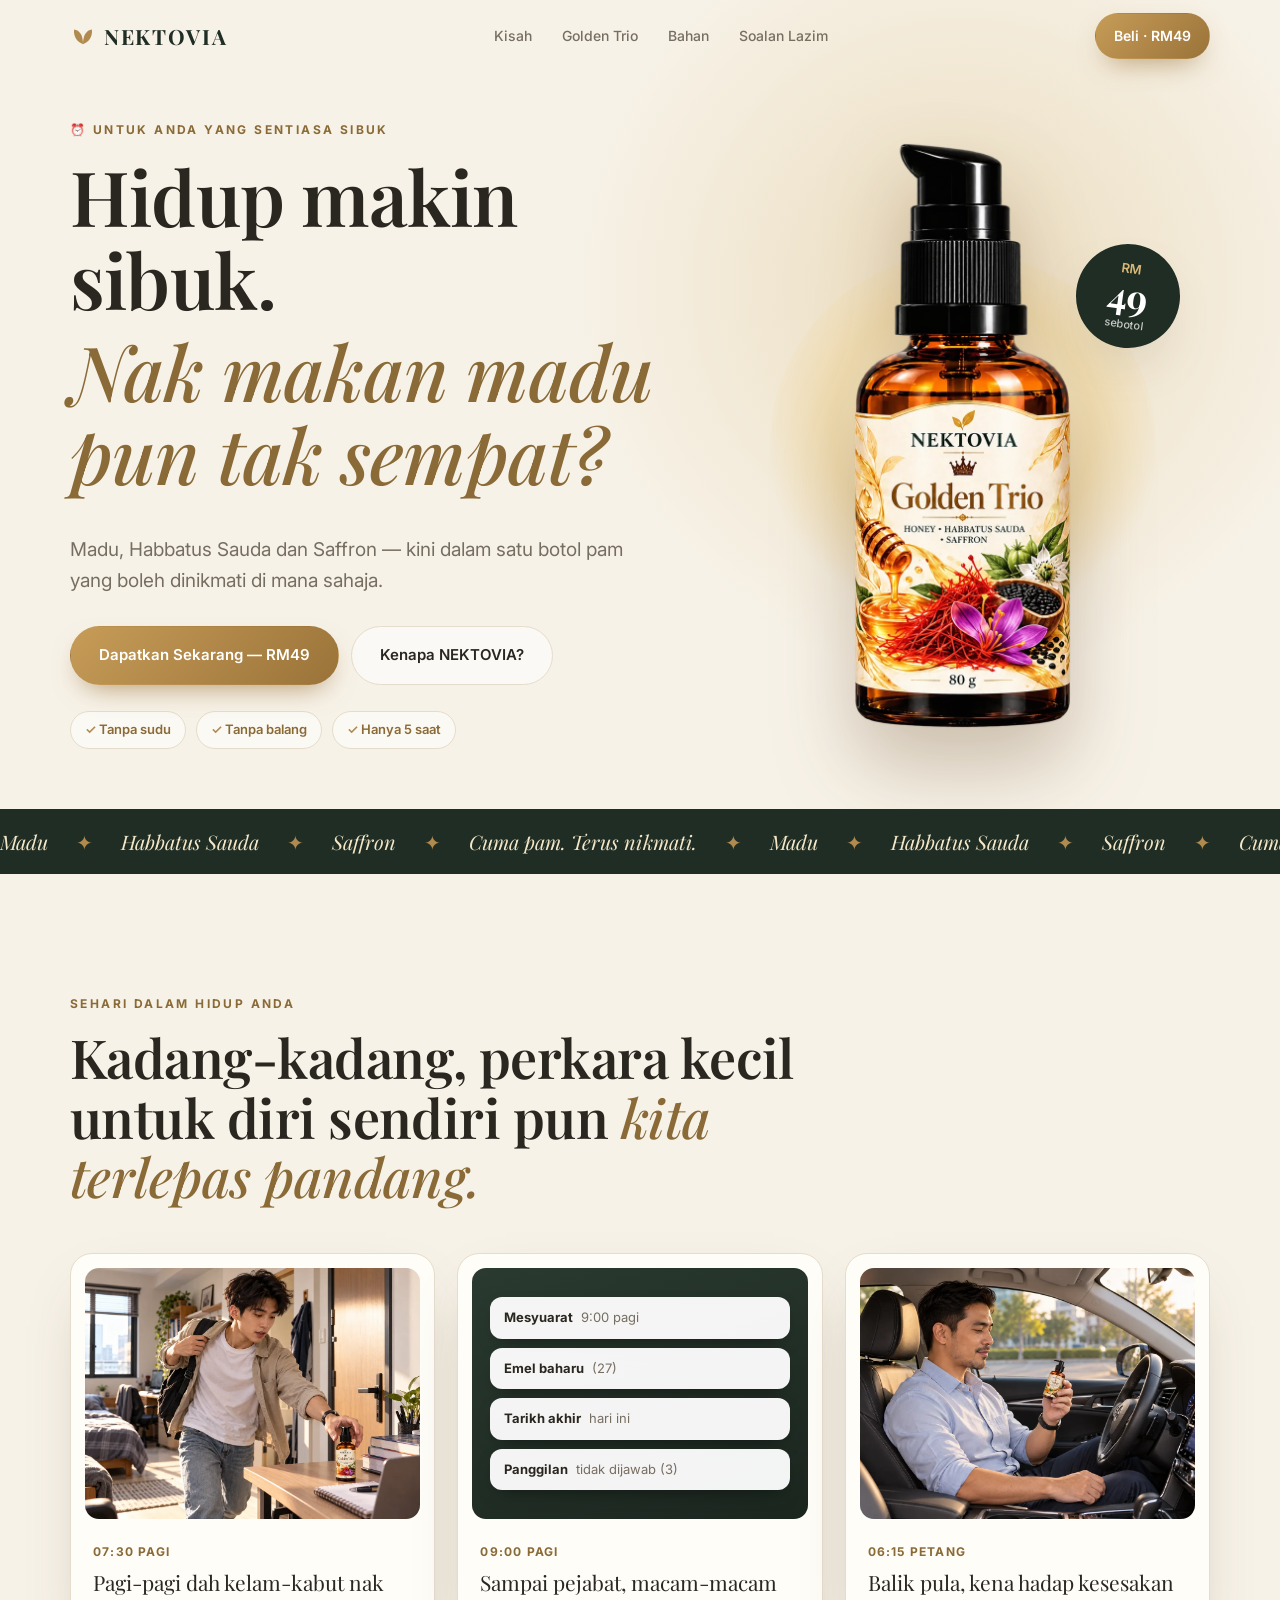
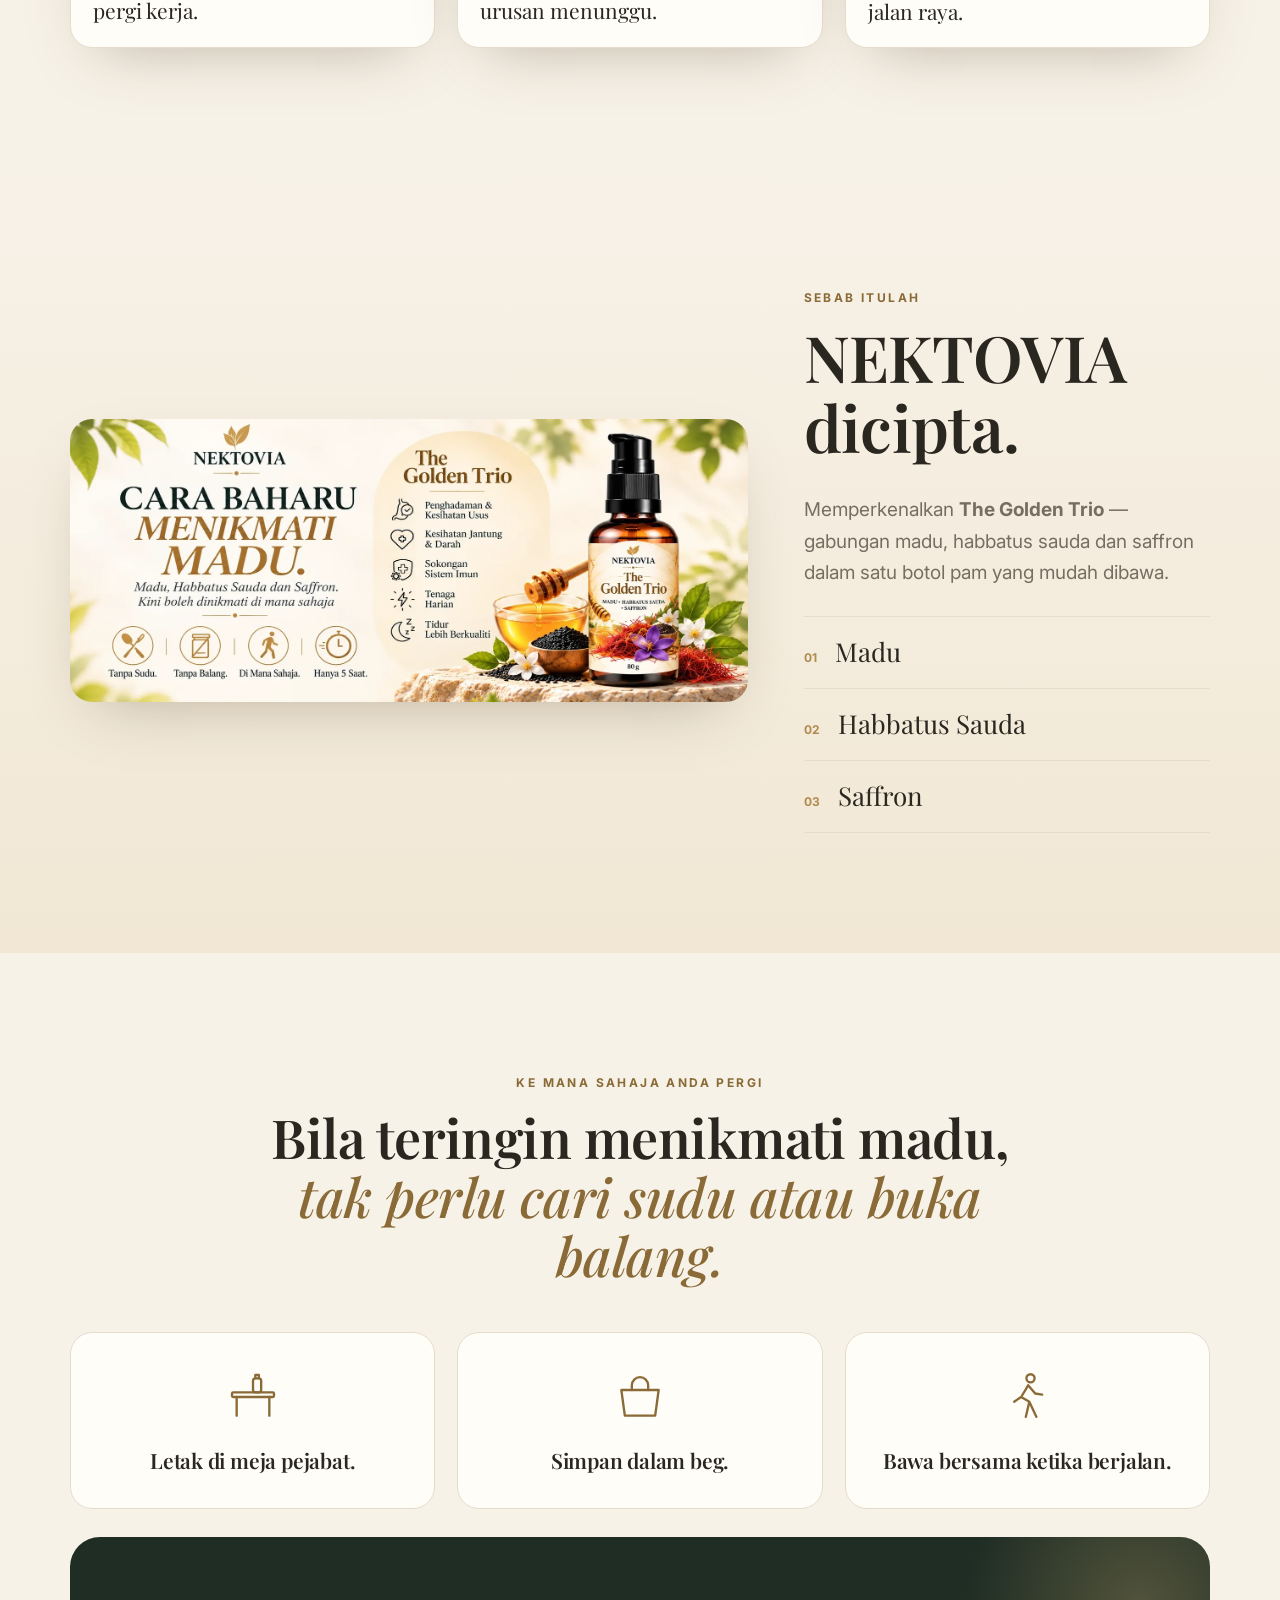
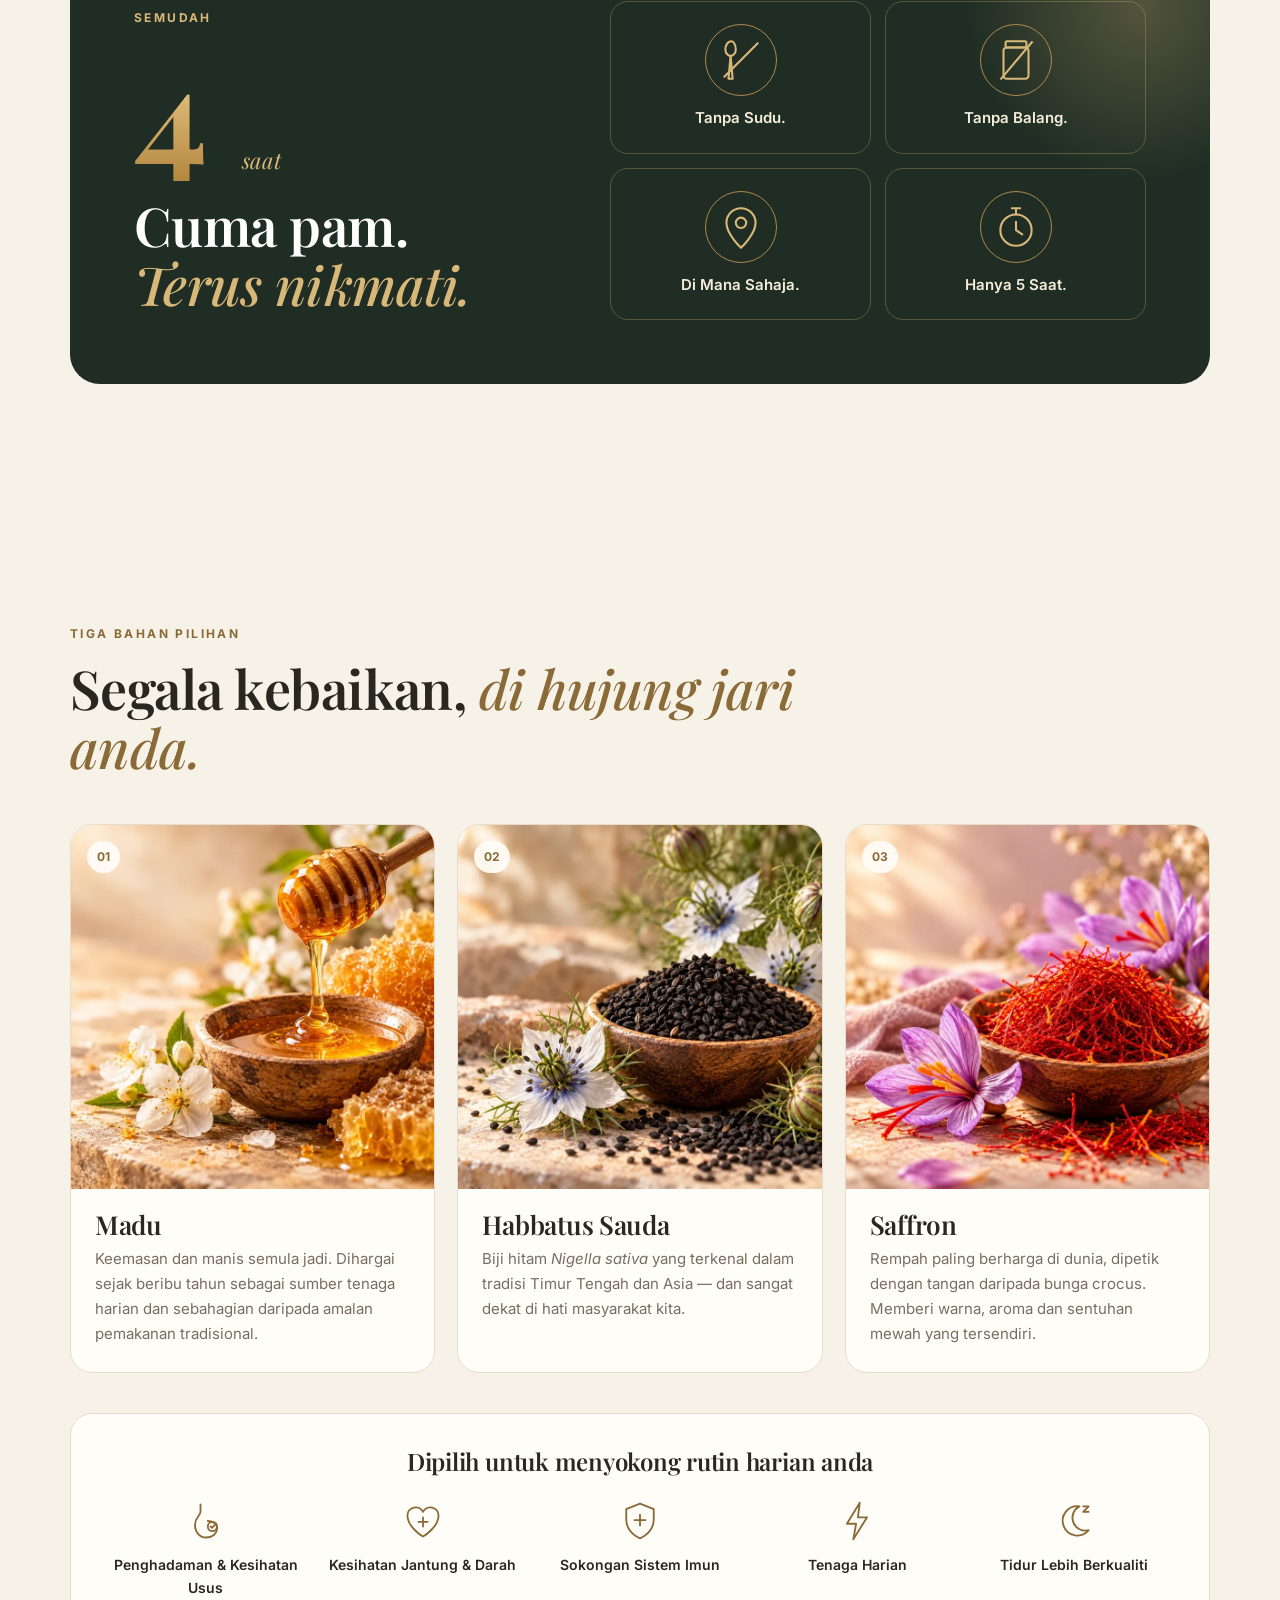
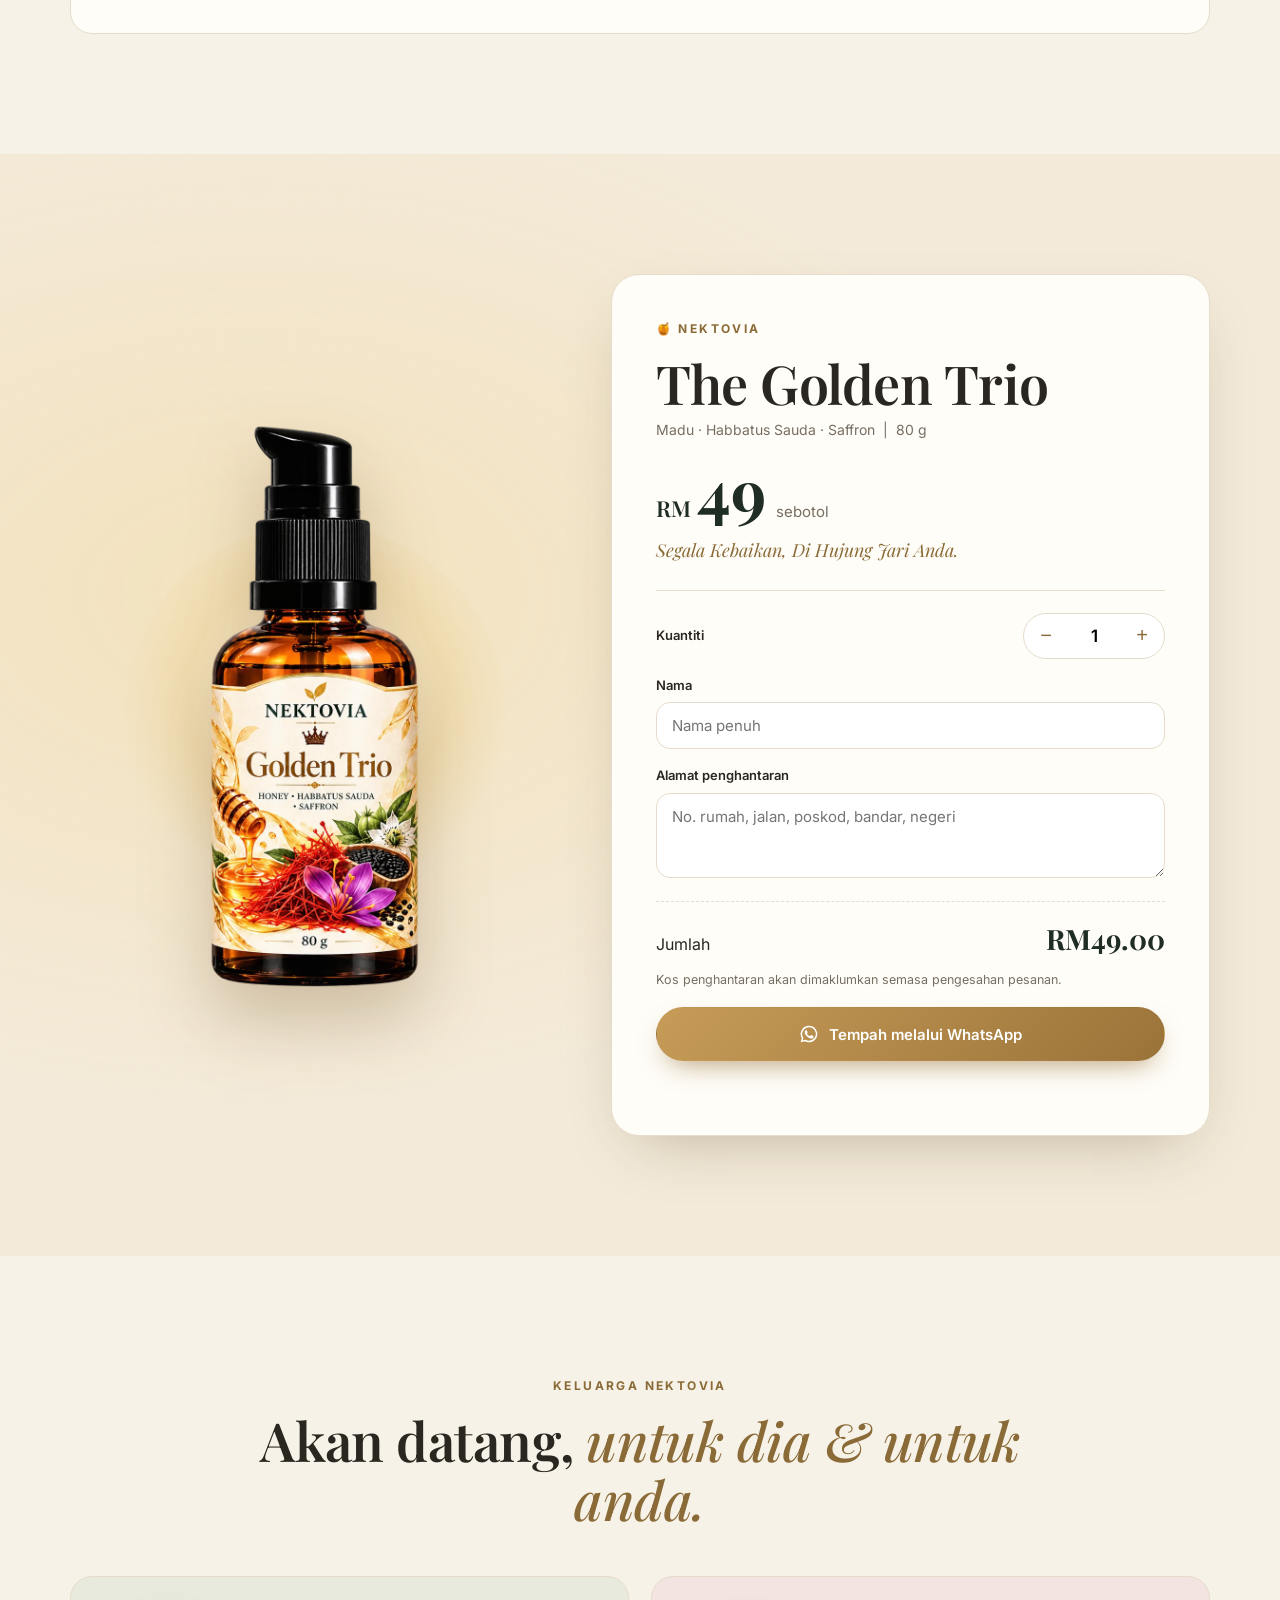
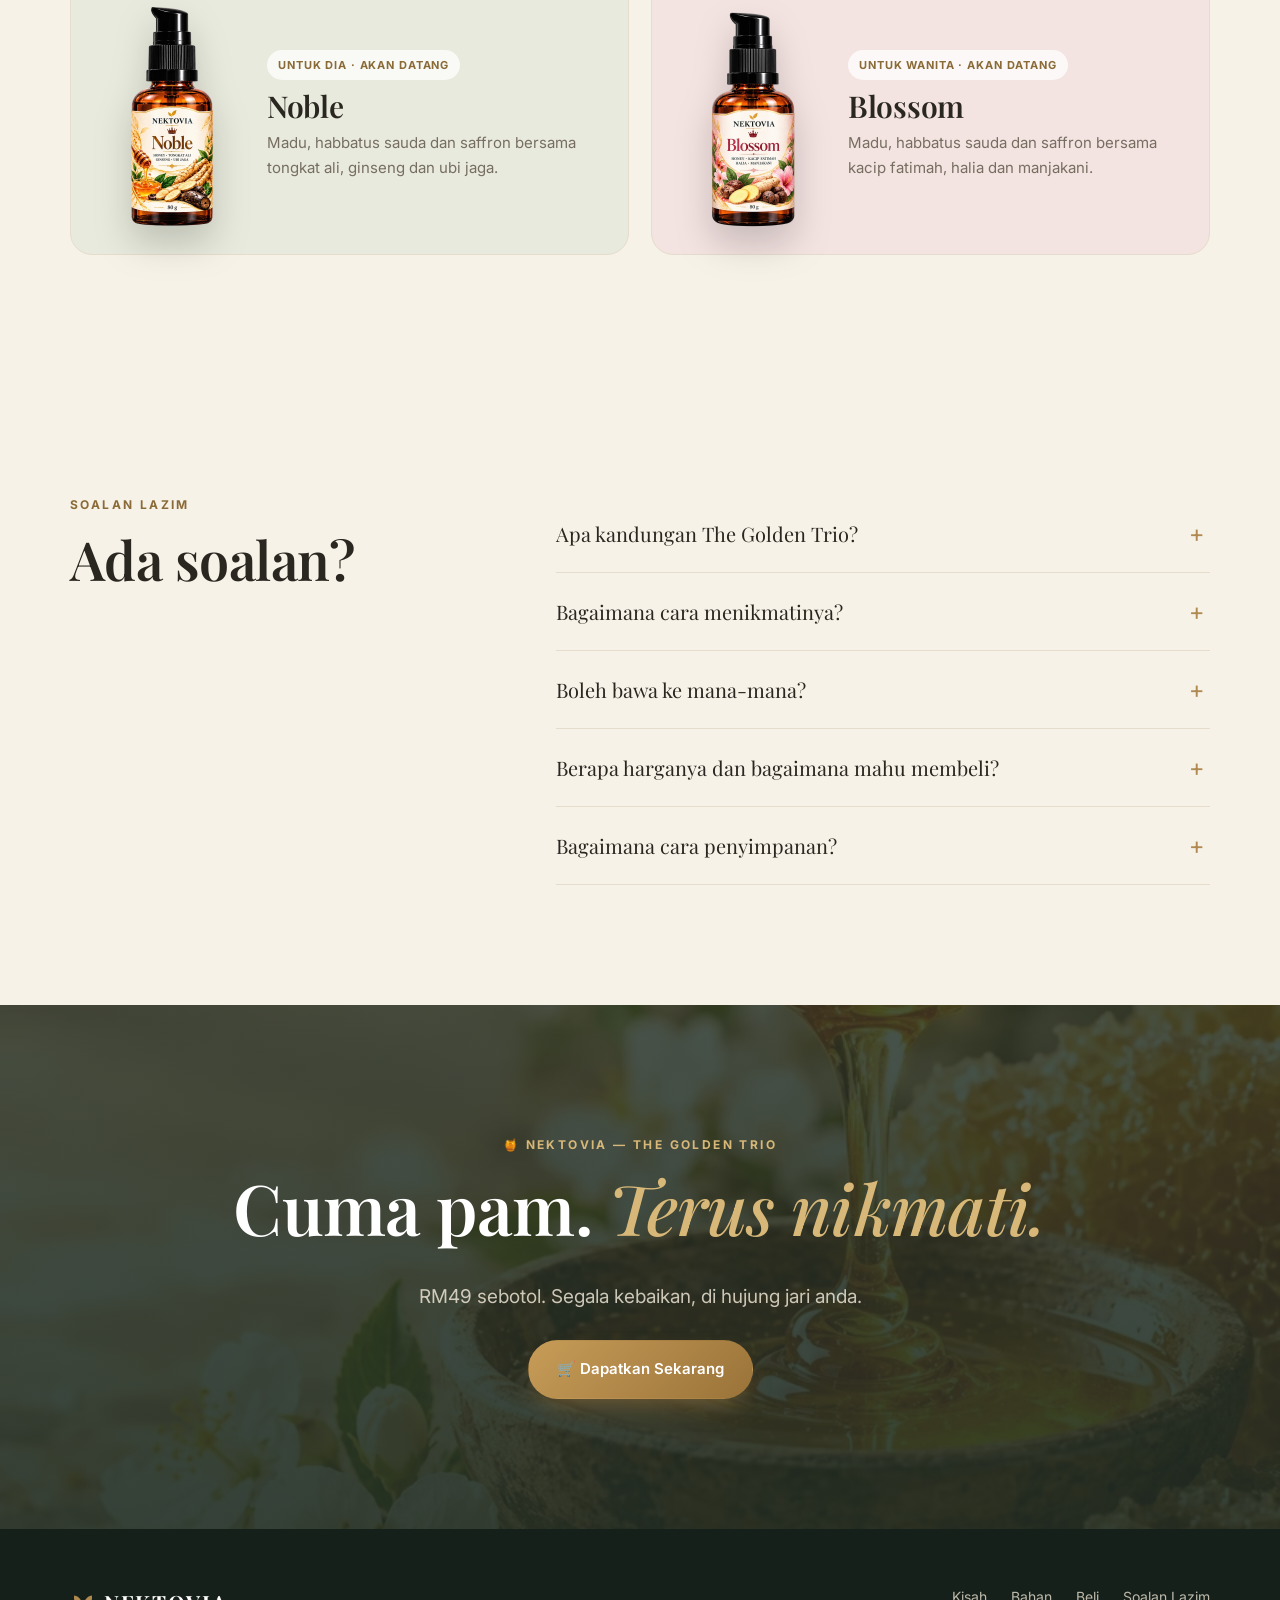
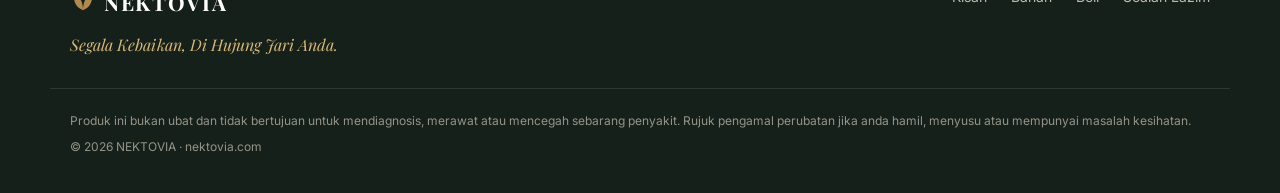
==== index.html @ 2c691200 "Add nektovia.com landing page for The Golden Trio Co-Authored-By: Claude Opus 5.5 <noreply@anthropic" ====
<!doctype html>
<html lang="ms" class="no-js">
<head>
<meta charset="utf-8">
<meta name="viewport" content="width=device-width,initial-scale=1">
<title>NEKTOVIA — The Golden Trio | Madu, Habbatus Sauda &amp; Saffron dalam Botol Pam</title>
<meta name="description" content="The Golden Trio oleh NEKTOVIA: gabungan madu, habbatus sauda dan saffron dalam satu botol pam mudah dibawa. Tanpa sudu, tanpa balang. Cuma pam, terus nikmati. RM49 sebotol.">
<meta name="theme-color" content="#f7f2e8">
<link rel="canonical" href="https://nektovia.com/">
<meta property="og:type" content="website">
<meta property="og:url" content="https://nektovia.com/">
<meta property="og:title" content="NEKTOVIA — The Golden Trio">
<meta property="og:description" content="Madu, habbatus sauda dan saffron dalam satu botol pam. Cuma pam. Terus nikmati. RM49 sebotol.">
<meta property="og:image" content="https://nektovia.com/assets/img/og.jpg">
<meta property="og:locale" content="ms_MY">
<meta name="twitter:card" content="summary_large_image">
<link rel="icon" href="assets/favicon.svg" type="image/svg+xml">
<link rel="apple-touch-icon" href="assets/img/apple-touch-icon.png">
<link rel="preconnect" href="https://fonts.googleapis.com">
<link rel="preconnect" href="https://fonts.gstatic.com" crossorigin>
<link href="https://fonts.googleapis.com/css2?family=Playfair+Display:ital,wght@0,500;0,600;0,700;1,500;1,600&family=Inter:wght@400;500;600;700&display=swap" rel="stylesheet">
<link rel="preload" as="image" href="assets/img/golden-trio.webp">
<link rel="stylesheet" href="assets/css/style.css">
<script type="application/ld+json">
{
  "@context": "https://schema.org",
  "@type": "Product",
  "name": "NEKTOVIA The Golden Trio",
  "image": "https://nektovia.com/assets/img/golden-trio.webp",
  "description": "Gabungan madu, habbatus sauda dan saffron dalam satu botol pam mudah dibawa. 80 g.",
  "brand": {"@type": "Brand", "name": "NEKTOVIA"},
  "offers": {"@type": "Offer", "url": "https://nektovia.com/#beli", "priceCurrency": "MYR", "price": "49.00", "availability": "https://schema.org/InStock"}
}
</script>
</head>
<body>

<a class="skip" href="#utama">Langkau ke kandungan</a>

<header class="nav" id="nav">
  <div class="wrap nav-in">
    <a href="#" class="logo" aria-label="NEKTOVIA laman utama">
      <svg class="logo-leaf" viewBox="0 0 32 24" aria-hidden="true"><path d="M16 22C10 20 4 14 5 4c7 1 11 7 11 18Z"/><path d="M16 22c6-2 12-8 11-18-7 1-11 7-11 18Z"/></svg>
      NEKTOVIA
    </a>
    <nav class="nav-links" aria-label="Navigasi utama">
      <a href="#kisah">Kisah</a>
      <a href="#golden-trio">Golden Trio</a>
      <a href="#bahan">Bahan</a>
      <a href="#soalan">Soalan Lazim</a>
    </nav>
    <a href="#beli" class="btn btn-gold btn-sm">Beli · RM49</a>
  </div>
</header>

<main id="utama">

<!-- HERO -->
<section class="hero">
  <div class="hero-glow" aria-hidden="true"></div>
  <div class="wrap hero-grid">
    <div class="hero-copy">
      <p class="eyebrow reveal">⏰ Untuk anda yang sentiasa sibuk</p>
      <h1 class="reveal">Hidup makin sibuk.<br><em>Nak makan madu pun tak sempat?</em></h1>
      <p class="lead reveal">Madu, Habbatus Sauda dan Saffron — kini dalam satu botol pam yang boleh dinikmati di mana sahaja.</p>
      <div class="hero-cta reveal">
        <a href="#beli" class="btn btn-gold">Dapatkan Sekarang — RM49</a>
        <a href="#kisah" class="btn btn-ghost">Kenapa NEKTOVIA?</a>
      </div>
      <ul class="hero-pills reveal" aria-label="Kelebihan">
        <li>Tanpa sudu</li><li>Tanpa balang</li><li>Hanya 5 saat</li>
      </ul>
    </div>
    <div class="hero-visual">
      <div class="halo" aria-hidden="true"></div>
      <img src="assets/img/golden-trio.webp" width="800" height="1200" alt="Botol pam NEKTOVIA The Golden Trio 80 g" class="hero-bottle">
      <div class="price-tag" aria-hidden="true"><span>RM</span>49<small>sebotol</small></div>
    </div>
  </div>
</section>

<!-- MARQUEE -->
<div class="marquee" aria-hidden="true">
  <div class="marquee-track">
    <span>Madu</span><i>✦</i><span>Habbatus Sauda</span><i>✦</i><span>Saffron</span><i>✦</i><span>Cuma pam. Terus nikmati.</span><i>✦</i>
    <span>Madu</span><i>✦</i><span>Habbatus Sauda</span><i>✦</i><span>Saffron</span><i>✦</i><span>Cuma pam. Terus nikmati.</span><i>✦</i>
  </div>
</div>

<!-- STORY -->
<section class="section" id="kisah">
  <div class="wrap">
    <div class="section-head reveal">
      <p class="eyebrow">Sehari dalam hidup anda</p>
      <h2>Kadang-kadang, perkara kecil untuk diri sendiri pun <em>kita terlepas pandang.</em></h2>
    </div>
    <div class="day">
      <article class="day-card reveal">
        <div class="day-img"><img src="assets/img/pagi.webp" width="1100" height="825" alt="Lelaki tergesa-gesa keluar rumah pada waktu pagi sambil mencapai botol Golden Trio" loading="lazy"></div>
        <span class="day-time">07:30 pagi</span>
        <p>Pagi-pagi dah kelam-kabut nak pergi kerja.</p>
      </article>
      <article class="day-card day-card--text reveal">
        <div class="day-office" aria-hidden="true">
          <div class="notif"><b>Mesyuarat</b> 9:00 pagi</div>
          <div class="notif"><b>Emel baharu</b> (27)</div>
          <div class="notif"><b>Tarikh akhir</b> hari ini</div>
          <div class="notif"><b>Panggilan</b> tidak dijawab (3)</div>
        </div>
        <span class="day-time">09:00 pagi</span>
        <p>Sampai pejabat, macam-macam urusan menunggu.</p>
      </article>
      <article class="day-card reveal">
        <div class="day-img"><img src="assets/img/jalan.webp" width="1100" height="825" alt="Lelaki dalam kereta ketika kesesakan jalan raya memegang botol Golden Trio" loading="lazy"></div>
        <span class="day-time">06:15 petang</span>
        <p>Balik pula, kena hadap kesesakan jalan raya.</p>
      </article>
    </div>
  </div>
</section>

<!-- INTRO -->
<section class="section intro" id="golden-trio">
  <div class="wrap intro-grid">
    <div class="intro-visual reveal">
      <img src="assets/img/banner.webp" width="1600" height="669" alt="Poster NEKTOVIA The Golden Trio — Cara baharu menikmati madu" loading="lazy">
    </div>
    <div class="intro-copy reveal">
      <p class="eyebrow">Sebab itulah</p>
      <h2>NEKTOVIA dicipta.</h2>
      <p class="lead">Memperkenalkan <strong>The Golden Trio</strong> — gabungan madu, habbatus sauda dan saffron dalam satu botol pam yang mudah dibawa.</p>
      <ol class="trio-list">
        <li><span>01</span>Madu</li>
        <li><span>02</span>Habbatus Sauda</li>
        <li><span>03</span>Saffron</li>
      </ol>
    </div>
  </div>
</section>

<!-- HOW -->
<section class="section how">
  <div class="wrap">
    <div class="section-head center reveal">
      <p class="eyebrow">Ke mana sahaja anda pergi</p>
      <h2>Bila teringin menikmati madu,<br><em>tak perlu cari sudu atau buka balang.</em></h2>
    </div>
    <div class="places">
      <div class="place reveal">
        <svg viewBox="0 0 48 48" aria-hidden="true"><rect x="6" y="20" width="36" height="4" rx="1"/><path d="M10 24v16M38 24v16"/><rect x="24" y="8" width="7" height="12" rx="2"/><path d="M26 8V5h3v3"/></svg>
        <h3>Letak di meja pejabat.</h3>
      </div>
      <div class="place reveal">
        <svg viewBox="0 0 48 48" aria-hidden="true"><path d="M8 18h32l-3 22H11z"/><path d="M17 18v-4a7 7 0 0 1 14 0v4"/></svg>
        <h3>Simpan dalam beg.</h3>
      </div>
      <div class="place reveal">
        <svg viewBox="0 0 48 48" aria-hidden="true"><circle cx="27" cy="8" r="3.5"/><path d="M25 14l-6 10 7 4-3 13M25 14l6 7 6 1M19 24l-6 4M26 28l6 13"/></svg>
        <h3>Bawa bersama ketika berjalan.</h3>
      </div>
    </div>

    <div class="pump reveal">
      <div class="pump-copy">
        <p class="eyebrow">Semudah</p>
        <div class="count"><span id="count">5</span><small>saat</small></div>
        <h2>Cuma pam.<br><em>Terus nikmati.</em></h2>
      </div>
      <ul class="pump-feats">
        <li><svg viewBox="0 0 48 48" aria-hidden="true"><path d="M15 6c-4 0-6 4-6 8s3 6 5 6l-2 22h4l-2-22c2 0 5-2 5-6s-2-8-4-8Z"/><path d="M8 40 40 8"/></svg>Tanpa Sudu.</li>
        <li><svg viewBox="0 0 48 48" aria-hidden="true"><rect x="12" y="12" width="24" height="30" rx="3"/><rect x="14" y="6" width="20" height="6" rx="1.5"/><path d="M8 44 40 6"/></svg>Tanpa Balang.</li>
        <li><svg viewBox="0 0 48 48" aria-hidden="true"><path d="M24 44s14-13 14-24a14 14 0 0 0-28 0c0 11 14 24 14 24Z"/><circle cx="24" cy="20" r="5"/></svg>Di Mana Sahaja.</li>
        <li><svg viewBox="0 0 48 48" aria-hidden="true"><circle cx="24" cy="27" r="15"/><path d="M24 27v-8M24 27l6 4M20 6h8M24 6v6"/></svg>Hanya 5 Saat.</li>
      </ul>
    </div>
  </div>
</section>

<!-- INGREDIENTS -->
<section class="section" id="bahan">
  <div class="wrap">
    <div class="section-head reveal">
      <p class="eyebrow">Tiga bahan pilihan</p>
      <h2>Segala kebaikan, <em>di hujung jari anda.</em></h2>
    </div>
    <div class="ingr">
      <article class="ingr-card reveal">
        <div class="ingr-img"><img src="assets/img/madu.webp" width="800" height="800" alt="Madu dititiskan dari sudu madu ke dalam mangkuk kayu" loading="lazy"></div>
        <span class="ingr-no">01</span>
        <h3>Madu</h3>
        <p>Keemasan dan manis semula jadi. Dihargai sejak beribu tahun sebagai sumber tenaga harian dan sebahagian daripada amalan pemakanan tradisional.</p>
      </article>
      <article class="ingr-card reveal">
        <div class="ingr-img"><img src="assets/img/habbatus-sauda.webp" width="800" height="800" alt="Biji habbatus sauda dalam mangkuk kayu bersama bunga nigella" loading="lazy"></div>
        <span class="ingr-no">02</span>
        <h3>Habbatus Sauda</h3>
        <p>Biji hitam <i>Nigella sativa</i> yang terkenal dalam tradisi Timur Tengah dan Asia — dan sangat dekat di hati masyarakat kita.</p>
      </article>
      <article class="ingr-card reveal">
        <div class="ingr-img"><img src="assets/img/saffron.webp" width="800" height="800" alt="Helaian saffron merah dalam mangkuk kayu bersama bunga crocus ungu" loading="lazy"></div>
        <span class="ingr-no">03</span>
        <h3>Saffron</h3>
        <p>Rempah paling berharga di dunia, dipetik dengan tangan daripada bunga crocus. Memberi warna, aroma dan sentuhan mewah yang tersendiri.</p>
      </article>
    </div>

    <div class="benefits reveal">
      <h3 class="benefits-title">Dipilih untuk menyokong rutin harian anda</h3>
      <ul>
        <li><svg viewBox="0 0 48 48" aria-hidden="true"><path d="M18 6v8c0 4-6 6-6 14s5 14 12 14 12-4 12-10-6-8-10-8"/><circle cx="31" cy="30" r="5"/><path d="m29 30 1.5 1.5L33 29"/></svg>Penghadaman &amp; Kesihatan Usus</li>
        <li><svg viewBox="0 0 48 48" aria-hidden="true"><path d="M24 41S7 31 7 18a9 9 0 0 1 17-4 9 9 0 0 1 17 4c0 13-17 23-17 23Z"/><path d="M24 20v10M19 25h10"/></svg>Kesihatan Jantung &amp; Darah</li>
        <li><svg viewBox="0 0 48 48" aria-hidden="true"><path d="M24 5 9 11v11c0 10 7 17 15 21 8-4 15-11 15-21V11Z"/><path d="M24 17v12M18 23h12"/></svg>Sokongan Sistem Imun</li>
        <li><svg viewBox="0 0 48 48" aria-hidden="true"><path d="M27 4 13 27h10l-3 17 15-24H25Z"/></svg>Tenaga Harian</li>
        <li><svg viewBox="0 0 48 48" aria-hidden="true"><path d="M30 8a16 16 0 1 0 10 26A14 14 0 0 1 30 8Z"/><path d="M34 8h6l-6 6h6"/></svg>Tidur Lebih Berkualiti</li>
      </ul>
    </div>
  </div>
</section>

<!-- BUY -->
<section class="section buy" id="beli">
  <div class="wrap buy-grid">
    <div class="buy-visual reveal">
      <div class="halo" aria-hidden="true"></div>
      <img src="assets/img/golden-trio.webp" width="800" height="1200" alt="NEKTOVIA The Golden Trio 80 g" loading="lazy">
    </div>
    <div class="buy-card reveal">
      <p class="eyebrow">🍯 NEKTOVIA</p>
      <h2>The Golden Trio</h2>
      <p class="buy-sub">Madu · Habbatus Sauda · Saffron &nbsp;|&nbsp; 80 g</p>
      <div class="buy-price"><span class="cur">RM</span><span class="amt">49</span><span class="per">sebotol</span></div>
      <p class="tagline"><em>Segala Kebaikan, Di Hujung Jari Anda.</em></p>

      <form class="order" id="order" novalidate>
        <div class="qty-row">
          <label for="qty">Kuantiti</label>
          <div class="qty">
            <button type="button" data-step="-1" aria-label="Kurangkan kuantiti">−</button>
            <input id="qty" name="qty" type="number" min="1" max="99" value="1" inputmode="numeric">
            <button type="button" data-step="1" aria-label="Tambah kuantiti">+</button>
          </div>
        </div>
        <div class="field">
          <label for="nama">Nama</label>
          <input id="nama" name="nama" type="text" autocomplete="name" placeholder="Nama penuh" required>
        </div>
        <div class="field">
          <label for="alamat">Alamat penghantaran</label>
          <textarea id="alamat" name="alamat" rows="3" autocomplete="street-address" placeholder="No. rumah, jalan, poskod, bandar, negeri" required></textarea>
        </div>
        <div class="total"><span>Jumlah</span><strong id="total">RM49.00</strong></div>
        <p class="note">Kos penghantaran akan dimaklumkan semasa pengesahan pesanan.</p>
        <button type="submit" class="btn btn-gold btn-block">
          <svg viewBox="0 0 24 24" aria-hidden="true" class="wa"><path d="M12 2a10 10 0 0 0-8.6 15.1L2 22l5-1.3A10 10 0 1 0 12 2Zm0 18.2a8.2 8.2 0 0 1-4.2-1.2l-.3-.2-3 .8.8-2.9-.2-.3A8.2 8.2 0 1 1 12 20.2Zm4.5-6.1c-.2-.1-1.5-.7-1.7-.8s-.4-.1-.6.1-.7.8-.8 1-.3.2-.5.1a6.7 6.7 0 0 1-3.3-2.9c-.3-.4.3-.4.7-1.4a.5.5 0 0 0 0-.4l-.8-1.8c-.2-.5-.4-.4-.6-.4h-.5a1 1 0 0 0-.7.3 3 3 0 0 0-.9 2.2 5.2 5.2 0 0 0 1.1 2.7 11.8 11.8 0 0 0 4.5 4c1.7.7 2.3.8 3.2.6a2.7 2.7 0 0 0 1.8-1.2 2.2 2.2 0 0 0 .1-1.3c0-.1-.2-.2-.4-.3Z"/></svg>
          Tempah melalui WhatsApp
        </button>
        <p class="err" id="err" role="alert"></p>
      </form>
    </div>
  </div>
</section>

<!-- COLLECTION -->
<section class="section collection">
  <div class="wrap">
    <div class="section-head center reveal">
      <p class="eyebrow">Keluarga NEKTOVIA</p>
      <h2>Akan datang, <em>untuk dia &amp; untuk anda.</em></h2>
    </div>
    <div class="coll">
      <article class="coll-card coll-card--sage reveal">
        <img src="assets/img/noble.webp" width="600" height="900" alt="Botol NEKTOVIA Noble" loading="lazy">
        <div>
          <span class="badge">Untuk Dia · Akan Datang</span>
          <h3>Noble</h3>
          <p>Madu, habbatus sauda dan saffron bersama tongkat ali, ginseng dan ubi jaga.</p>
        </div>
      </article>
      <article class="coll-card coll-card--rose reveal">
        <img src="assets/img/blossom.webp" width="600" height="900" alt="Botol NEKTOVIA Blossom" loading="lazy">
        <div>
          <span class="badge">Untuk Wanita · Akan Datang</span>
          <h3>Blossom</h3>
          <p>Madu, habbatus sauda dan saffron bersama kacip fatimah, halia dan manjakani.</p>
        </div>
      </article>
    </div>
  </div>
</section>

<!-- FAQ -->
<section class="section" id="soalan">
  <div class="wrap faq-wrap">
    <div class="section-head reveal">
      <p class="eyebrow">Soalan lazim</p>
      <h2>Ada soalan?</h2>
    </div>
    <div class="faq">
      <details class="reveal">
        <summary>Apa kandungan The Golden Trio?</summary>
        <p>Gabungan madu, habbatus sauda dan saffron dalam satu botol pam berisi 80 g.</p>
      </details>
      <details class="reveal">
        <summary>Bagaimana cara menikmatinya?</summary>
        <p>Pam terus ke mulut atau ke atas sudu, roti, atau minuman suam kegemaran anda. Tak perlu sudu, tak perlu buka balang — hanya 5 saat.</p>
      </details>
      <details class="reveal">
        <summary>Boleh bawa ke mana-mana?</summary>
        <p>Boleh. Botol pam yang padat ini sesuai diletak di meja pejabat, disimpan dalam beg atau dibawa ketika dalam perjalanan.</p>
      </details>
      <details class="reveal">
        <summary>Berapa harganya dan bagaimana mahu membeli?</summary>
        <p>RM49 sebotol. Isikan borang di bahagian <a href="#beli">Beli</a> dan tekan “Tempah melalui WhatsApp” — pasukan kami akan mengesahkan pesanan dan kos penghantaran anda.</p>
      </details>
      <details class="reveal">
        <summary>Bagaimana cara penyimpanan?</summary>
        <p>Simpan di tempat yang sejuk dan kering, jauh daripada cahaya matahari terus. Tutup pam selepas digunakan.</p>
      </details>
    </div>
  </div>
</section>

<!-- FINAL CTA -->
<section class="final">
  <div class="wrap final-in reveal">
    <p class="eyebrow">🍯 NEKTOVIA — The Golden Trio</p>
    <h2>Cuma pam. <em>Terus nikmati.</em></h2>
    <p class="lead">RM49 sebotol. Segala kebaikan, di hujung jari anda.</p>
    <a href="#beli" class="btn btn-gold">🛒 Dapatkan Sekarang</a>
  </div>
</section>

</main>

<footer class="foot">
  <div class="wrap foot-in">
    <div>
      <a href="#" class="logo logo--light">
        <svg class="logo-leaf" viewBox="0 0 32 24" aria-hidden="true"><path d="M16 22C10 20 4 14 5 4c7 1 11 7 11 18Z"/><path d="M16 22c6-2 12-8 11-18-7 1-11 7-11 18Z"/></svg>
        NEKTOVIA
      </a>
      <p><em>Segala Kebaikan, Di Hujung Jari Anda.</em></p>
    </div>
    <nav aria-label="Pautan kaki">
      <a href="#kisah">Kisah</a>
      <a href="#bahan">Bahan</a>
      <a href="#beli">Beli</a>
      <a href="#soalan">Soalan Lazim</a>
    </nav>
  </div>
  <div class="wrap foot-small">
    <p>Produk ini bukan ubat dan tidak bertujuan untuk mendiagnosis, merawat atau mencegah sebarang penyakit. Rujuk pengamal perubatan jika anda hamil, menyusu atau mempunyai masalah kesihatan.</p>
    <p>© <span id="yr">2026</span> NEKTOVIA · nektovia.com</p>
  </div>
</footer>

<!-- Mobile sticky buy bar -->
<div class="sticky-buy" id="sticky">
  <div><strong>The Golden Trio</strong><span>RM49 sebotol</span></div>
  <a href="#beli" class="btn btn-gold btn-sm">Beli Sekarang</a>
</div>

<script src="assets/js/main.js" defer></script>
</body>
</html>
---- assets/css/style.css ----
:root{
  --cream:#f7f2e8;--paper:#fffdf8;--ink:#2a2620;--muted:#776e62;--line:#e6dccb;
  --gold:#b08a4e;--gold-2:#8a6a36;--gold-3:#d8b878;--amber:#c47a1c;
  --forest:#1f2d24;--sage:#e7eadc;--rose:#f3e3e1;
  --serif:'Playfair Display',Georgia,'Times New Roman',serif;
  --sans:'Inter',-apple-system,BlinkMacSystemFont,'Segoe UI',Arial,sans-serif;
  --r:22px;--shadow:0 24px 60px -28px rgba(70,50,20,.35);
}
*{box-sizing:border-box}
html{scroll-behavior:smooth;scroll-padding-top:80px}
body{margin:0;background:var(--cream);color:var(--ink);font-family:var(--sans);font-size:16px;line-height:1.65;-webkit-font-smoothing:antialiased;overflow-x:hidden}
img{display:block;max-width:100%;height:auto}
a{color:inherit}
h1,h2,h3{font-family:var(--serif);font-weight:600;line-height:1.1;margin:0 0 .5em;letter-spacing:-.01em}
h1{font-size:clamp(40px,6vw,76px)}
h2{font-size:clamp(30px,4.2vw,54px)}
h3{font-size:22px}
h1 em,h2 em{font-style:italic;font-weight:500;color:var(--gold-2)}
p{margin:0 0 1em}
.wrap{width:100%;max-width:1180px;margin:0 auto;padding:0 20px}
.skip{position:absolute;left:-999px;top:8px;background:var(--forest);color:#fff;padding:8px 14px;border-radius:8px;z-index:100}
.skip:focus{left:8px}
:focus-visible{outline:3px solid var(--gold-3);outline-offset:3px}
.eyebrow{font-size:12px;letter-spacing:.2em;text-transform:uppercase;font-weight:700;color:var(--gold-2);margin-bottom:14px}
.lead{font-size:clamp(16px,1.6vw,19px);color:var(--muted);max-width:560px}

/* buttons */
.btn{display:inline-flex;align-items:center;justify-content:center;gap:10px;padding:16px 28px;border-radius:999px;font-weight:600;font-size:15px;text-decoration:none;border:1.5px solid transparent;cursor:pointer;transition:transform .25s,box-shadow .25s,background .25s;font-family:var(--sans)}
.btn-gold{background:linear-gradient(135deg,#c79c58,#9a7339);color:#fff;box-shadow:0 12px 28px -12px rgba(154,115,57,.8);position:relative;overflow:hidden}
.btn-gold::after{content:"";position:absolute;inset:0;background:linear-gradient(110deg,transparent 30%,rgba(255,255,255,.45) 50%,transparent 70%);transform:translateX(-120%);transition:transform .7s}
.btn-gold:hover{transform:translateY(-2px);box-shadow:0 18px 34px -14px rgba(154,115,57,.9)}
.btn-gold:hover::after{transform:translateX(120%)}
.btn-ghost{border-color:var(--line);background:rgba(255,255,255,.6);color:var(--ink)}
.btn-ghost:hover{border-color:var(--gold)}
.btn-sm{padding:10px 18px;font-size:14px}
.btn-block{width:100%}
.wa{width:20px;height:20px;fill:currentColor}

/* nav */
.nav{position:fixed;inset:0 0 auto;z-index:50;transition:background .3s,box-shadow .3s}
.nav.scrolled{background:rgba(247,242,232,.88);backdrop-filter:blur(12px);-webkit-backdrop-filter:blur(12px);box-shadow:0 1px 0 var(--line)}
.nav-in{display:flex;align-items:center;justify-content:space-between;height:72px;gap:20px}
.logo{display:inline-flex;align-items:center;gap:8px;font-family:var(--serif);font-weight:700;font-size:21px;letter-spacing:.08em;text-decoration:none;color:var(--forest)}
.logo-leaf{width:26px;height:20px;fill:var(--gold)}
.logo--light{color:#fff}
.nav-links{display:flex;gap:30px}
.nav-links a{text-decoration:none;font-size:14px;font-weight:500;color:var(--muted);transition:color .2s}
.nav-links a:hover{color:var(--ink)}

/* hero */
.hero{position:relative;padding:120px 0 60px;overflow:hidden}
.hero-glow{position:absolute;inset:-20% -10% auto auto;width:70vw;height:70vw;max-width:900px;max-height:900px;background:radial-gradient(circle,rgba(216,184,120,.38),transparent 62%);pointer-events:none}
.hero-grid{display:grid;grid-template-columns:1.1fr .9fr;gap:40px;align-items:center;position:relative}
.hero h1 em{display:block;margin-top:.1em}
.hero-cta{display:flex;flex-wrap:wrap;gap:12px;margin:30px 0 26px}
.hero-pills{display:flex;flex-wrap:wrap;gap:10px;list-style:none;padding:0;margin:0}
.hero-pills li{font-size:13px;font-weight:600;color:var(--gold-2);padding:7px 14px;border:1px solid var(--line);border-radius:999px;background:rgba(255,255,255,.55)}
.hero-pills li::before{content:"✓ ";color:var(--gold)}
.hero-visual{position:relative;display:flex;justify-content:center}
.halo{position:absolute;left:50%;top:52%;width:78%;aspect-ratio:1;transform:translate(-50%,-50%);border-radius:50%;background:radial-gradient(circle at 50% 45%,#fff6e2 0,#f1ddb1 45%,rgba(241,221,177,0) 70%)}
.hero-bottle{position:relative;width:min(400px,80%);filter:drop-shadow(0 40px 40px rgba(90,55,15,.28));animation:float 6s ease-in-out infinite}
@keyframes float{50%{transform:translateY(-14px) rotate(-1deg)}}
.price-tag{position:absolute;right:6%;top:18%;width:104px;height:104px;border-radius:50%;background:var(--forest);color:#fff;display:flex;flex-direction:column;align-items:center;justify-content:center;font-family:var(--serif);font-size:38px;font-weight:700;line-height:1;box-shadow:var(--shadow);transform:rotate(8deg)}
.price-tag span{font-size:13px;font-family:var(--sans);font-weight:600;color:var(--gold-3);margin-bottom:2px}
.price-tag small{font-size:11px;font-family:var(--sans);font-weight:500;opacity:.75;margin-top:4px}

/* marquee */
.marquee{background:var(--forest);color:#f4e7c8;overflow:hidden;padding:16px 0}
.marquee-track{display:flex;gap:28px;width:max-content;animation:marq 32s linear infinite;font-family:var(--serif);font-style:italic;font-size:20px;white-space:nowrap}
.marquee i{font-style:normal;color:var(--gold)}
@keyframes marq{to{transform:translateX(-50%)}}

/* sections */
.section{padding:clamp(70px,10vw,120px) 0}
.section-head{max-width:760px;margin-bottom:48px}
.section-head.center{text-align:center;margin-inline:auto}

/* story */
.day{display:grid;grid-template-columns:repeat(3,1fr);gap:22px}
.day-card{background:var(--paper);border:1px solid var(--line);border-radius:var(--r);padding:14px 14px 22px;box-shadow:var(--shadow)}
.day-img{border-radius:14px;overflow:hidden;aspect-ratio:4/3;margin-bottom:18px}
.day-img img{width:100%;height:100%;object-fit:cover;transition:transform 1.2s}
.day-card:hover .day-img img{transform:scale(1.06)}
.day-time{display:inline-block;font-size:12px;font-weight:700;letter-spacing:.1em;text-transform:uppercase;color:var(--gold-2);margin:0 8px 6px}
.day-card p{font-family:var(--serif);font-size:21px;line-height:1.35;margin:0 8px}
.day-office{aspect-ratio:4/3;border-radius:14px;margin-bottom:18px;background:linear-gradient(160deg,#2a3a30,#1b261f);padding:18px;display:flex;flex-direction:column;justify-content:center;gap:9px;overflow:hidden}
.notif{background:rgba(255,255,255,.95);border-radius:12px;padding:10px 14px;font-size:13px;color:var(--muted);box-shadow:0 8px 20px -10px rgba(0,0,0,.6);transform:translateX(30px);opacity:0;transition:transform .6s,opacity .6s}
.notif b{color:var(--ink);margin-right:4px}
.day-card.in .notif{transform:none;opacity:1}
.day-card.in .notif:nth-child(2){transition-delay:.2s}
.day-card.in .notif:nth-child(3){transition-delay:.4s}
.day-card.in .notif:nth-child(4){transition-delay:.6s}

/* intro */
.intro{background:linear-gradient(180deg,var(--cream),#f1e7d4)}
.intro-grid{display:grid;grid-template-columns:1.25fr .75fr;gap:56px;align-items:center}
.intro-visual img{border-radius:var(--r);box-shadow:var(--shadow)}
.intro h2{font-size:clamp(36px,5vw,64px)}
.trio-list{list-style:none;padding:0;margin:28px 0 0;border-top:1px solid var(--line)}
.trio-list li{display:flex;align-items:baseline;gap:18px;padding:14px 0;border-bottom:1px solid var(--line);font-family:var(--serif);font-size:26px}
.trio-list span{font-family:var(--sans);font-size:12px;font-weight:700;color:var(--gold)}

/* how */
.places{display:grid;grid-template-columns:repeat(3,1fr);gap:22px;margin-bottom:28px}
.place{text-align:center;padding:36px 24px;border-radius:var(--r);background:var(--paper);border:1px solid var(--line)}
.place svg,.pump-feats svg,.benefits svg{fill:none;stroke:var(--gold-2);stroke-width:2;stroke-linecap:round;stroke-linejoin:round}
.place svg{width:56px;height:56px;margin:0 auto 16px}
.place h3{font-size:21px;margin:0}
.pump{display:grid;grid-template-columns:1fr 1.2fr;gap:30px;align-items:center;background:var(--forest);color:#f6eedc;border-radius:30px;padding:clamp(32px,5vw,64px);position:relative;overflow:hidden}
.pump::before{content:"";position:absolute;right:-120px;top:-120px;width:380px;height:380px;border-radius:50%;background:radial-gradient(circle,rgba(216,184,120,.28),transparent 65%)}
.pump .eyebrow{color:var(--gold-3)}
.pump h2{color:#fff;margin:0}
.pump h2 em{color:var(--gold-3)}
.count{display:flex;align-items:baseline;gap:10px;font-family:var(--serif);line-height:1;margin-bottom:14px}
.count span{font-size:clamp(90px,12vw,140px);font-weight:700;background:linear-gradient(180deg,#f5d99c,#b4873f);-webkit-background-clip:text;background-clip:text;color:transparent;min-width:.7em}
.count small{font-size:22px;font-style:italic;color:var(--gold-3)}
.pump-feats{list-style:none;padding:0;margin:0;display:grid;grid-template-columns:1fr 1fr;gap:14px;position:relative}
.pump-feats li{display:flex;flex-direction:column;align-items:center;text-align:center;gap:10px;padding:22px 12px;border:1px solid rgba(216,184,120,.3);border-radius:18px;font-weight:600;font-size:15px}
.pump-feats svg{width:50px;height:50px;padding:10px;border:1.5px solid var(--gold);border-radius:50%;stroke:var(--gold-3);box-sizing:content-box}

/* ingredients */
.ingr{display:grid;grid-template-columns:repeat(3,1fr);gap:22px}
.ingr-card{position:relative;background:var(--paper);border-radius:var(--r);overflow:hidden;border:1px solid var(--line);padding-bottom:10px}
.ingr-img{aspect-ratio:1;overflow:hidden}
.ingr-img img{width:100%;height:100%;object-fit:cover;transition:transform 1.4s}
.ingr-card:hover .ingr-img img{transform:scale(1.07)}
.ingr-no{position:absolute;top:16px;left:16px;background:rgba(255,253,248,.92);color:var(--gold-2);font-weight:700;font-size:12px;padding:6px 10px;border-radius:999px}
.ingr-card h3{font-size:26px;margin:22px 24px 8px}
.ingr-card p{color:var(--muted);font-size:15px;margin:0 24px 16px}
.benefits{margin-top:40px;padding:34px;border-radius:var(--r);background:var(--paper);border:1px solid var(--line)}
.benefits-title{text-align:center;font-size:24px;margin-bottom:24px}
.benefits ul{list-style:none;margin:0;padding:0;display:grid;grid-template-columns:repeat(5,1fr);gap:16px}
.benefits li{display:flex;flex-direction:column;align-items:center;text-align:center;gap:10px;font-size:14px;font-weight:600}
.benefits svg{width:44px;height:44px}

/* buy */
.buy{background:radial-gradient(ellipse at 20% 40%,#f3e2bd 0,transparent 55%),#f3ead9}
.buy-grid{display:grid;grid-template-columns:.9fr 1.1fr;gap:50px;align-items:center}
.buy-visual{position:relative;display:flex;justify-content:center}
.buy-visual img{position:relative;width:min(380px,80%);filter:drop-shadow(0 34px 34px rgba(90,55,15,.25))}
.buy-card{background:var(--paper);border-radius:28px;padding:clamp(26px,4vw,44px);box-shadow:var(--shadow);border:1px solid var(--line)}
.buy-card h2{margin-bottom:6px}
.buy-sub{color:var(--muted);font-size:14px;margin-bottom:18px}
.buy-price{display:flex;align-items:baseline;gap:6px;font-family:var(--serif);color:var(--forest)}
.buy-price .cur{font-size:22px;font-weight:600}
.buy-price .amt{font-size:64px;font-weight:700;line-height:1}
.buy-price .per{font-family:var(--sans);font-size:15px;color:var(--muted);margin-left:4px}
.tagline{font-family:var(--serif);color:var(--gold-2);font-size:18px;margin:10px 0 24px}
.order{display:grid;gap:16px;border-top:1px solid var(--line);padding-top:22px}
.order label{font-size:13px;font-weight:600;display:block;margin-bottom:6px}
.qty-row{display:flex;align-items:center;justify-content:space-between}
.qty-row label{margin:0}
.qty{display:flex;align-items:center;border:1.5px solid var(--line);border-radius:999px;overflow:hidden;background:#fff}
.qty button{width:44px;height:44px;border:0;background:none;font-size:20px;cursor:pointer;color:var(--gold-2)}
.qty button:hover{background:var(--cream)}
.qty input{width:52px;text-align:center;border:0;font:600 17px var(--sans);-moz-appearance:textfield;appearance:textfield;background:none}
.qty input::-webkit-inner-spin-button,.qty input::-webkit-outer-spin-button{-webkit-appearance:none;margin:0}
.field input,.field textarea{width:100%;border:1.5px solid var(--line);border-radius:14px;padding:13px 15px;font:15px var(--sans);background:#fff;color:var(--ink);resize:vertical}
.field input:focus,.field textarea:focus{border-color:var(--gold);outline:none;box-shadow:0 0 0 4px rgba(176,138,78,.15)}
.field .bad{border-color:#c0533a}
.total{display:flex;justify-content:space-between;align-items:baseline;padding:14px 0 0;border-top:1px dashed var(--line)}
.total strong{font-family:var(--serif);font-size:28px;color:var(--forest)}
.note{font-size:12.5px;color:var(--muted);margin:-8px 0 0}
.err{color:#b2462e;font-size:14px;margin:0;min-height:1em}

/* collection */
.coll{display:grid;grid-template-columns:1fr 1fr;gap:22px}
.coll-card{display:grid;grid-template-columns:150px 1fr;gap:20px;align-items:center;border-radius:var(--r);padding:26px;border:1px solid var(--line)}
.coll-card--sage{background:var(--sage)}
.coll-card--rose{background:var(--rose)}
.coll-card img{width:100%;filter:drop-shadow(0 18px 18px rgba(0,0,0,.18))}
.coll-card h3{font-size:30px;margin:10px 0 8px}
.coll-card p{color:var(--muted);font-size:15px;margin:0}
.badge{display:inline-block;font-size:11px;font-weight:700;letter-spacing:.08em;text-transform:uppercase;padding:6px 11px;border-radius:999px;background:rgba(255,255,255,.75);color:var(--gold-2)}

/* faq */
.faq-wrap{display:grid;grid-template-columns:.8fr 1.2fr;gap:50px}
.faq details{border-bottom:1px solid var(--line);padding:4px 0}
.faq summary{list-style:none;cursor:pointer;padding:18px 40px 18px 0;font-family:var(--serif);font-size:20px;position:relative}
.faq summary::-webkit-details-marker{display:none}
.faq summary::after{content:"+";position:absolute;right:6px;top:50%;transform:translateY(-50%);font-family:var(--sans);font-size:24px;color:var(--gold);transition:transform .3s}
.faq details[open] summary::after{transform:translateY(-50%) rotate(45deg)}
.faq details p{color:var(--muted);padding-right:30px}
.faq a{color:var(--gold-2)}

/* final */
.final{padding:clamp(80px,11vw,130px) 0;background:linear-gradient(rgba(31,45,36,.82),rgba(31,45,36,.9)),url(../img/madu.webp) center/cover;color:#f6eedc;text-align:center}
.final-in{display:flex;flex-direction:column;align-items:center}
.final .eyebrow{color:var(--gold-3)}
.final h2{color:#fff;font-size:clamp(38px,5.5vw,70px)}
.final h2 em{color:var(--gold-3)}
.final .lead{color:rgba(246,238,220,.8);margin-bottom:28px}

/* footer */
.foot{background:#16201a;color:rgba(246,238,220,.75);padding:56px 0 30px}
.foot-in{display:flex;justify-content:space-between;align-items:flex-start;gap:30px;flex-wrap:wrap;padding-bottom:30px;border-bottom:1px solid rgba(255,255,255,.1)}
.foot-in p{font-family:var(--serif);margin:12px 0 0;color:var(--gold-3)}
.foot nav{display:flex;gap:24px;flex-wrap:wrap}
.foot nav a{text-decoration:none;font-size:14px}
.foot nav a:hover{color:#fff}
.foot-small{padding-top:22px;font-size:12px;opacity:.75}
.foot-small p{margin:0 0 6px}

/* sticky mobile */
.sticky-buy{display:none}

/* reveal */
.reveal{opacity:0;transform:translateY(26px);transition:opacity .9s cubic-bezier(.2,.7,.2,1),transform .9s cubic-bezier(.2,.7,.2,1)}
.reveal.in{opacity:1;transform:none}
.no-js .reveal{opacity:1;transform:none}

@media (max-width:960px){
  .nav-links{display:none}
  .hero{padding-top:100px}
  .hero-grid,.intro-grid,.buy-grid,.faq-wrap,.pump{grid-template-columns:1fr}
  .hero-visual{order:-1;max-width:340px;margin:0 auto}
  .hero-copy{text-align:center}
  .hero-copy .lead{margin-inline:auto}
  .hero-cta,.hero-pills{justify-content:center}
  .price-tag{width:84px;height:84px;font-size:30px;right:0}
  .day,.ingr,.places{grid-template-columns:1fr}
  .day{max-width:520px;margin:0 auto}
  .benefits ul{grid-template-columns:repeat(2,1fr)}
  .benefits li:last-child{grid-column:1/-1}
  .coll{grid-template-columns:1fr}
  .buy-visual{max-width:280px;margin:0 auto}
  .pump-copy{text-align:center}
  .count{justify-content:center}
  .faq-wrap{gap:0}
  .sticky-buy{display:flex;position:fixed;left:12px;right:12px;bottom:12px;z-index:60;align-items:center;justify-content:space-between;gap:12px;padding:10px 10px 10px 18px;border-radius:999px;background:rgba(31,45,36,.95);backdrop-filter:blur(10px);color:#fff;box-shadow:0 14px 30px -10px rgba(0,0,0,.45);transform:translateY(140%);transition:transform .4s}
  .sticky-buy.show{transform:none}
  .sticky-buy div{display:flex;flex-direction:column;line-height:1.2}
  .sticky-buy strong{font-family:var(--serif);font-size:16px}
  .sticky-buy span{font-size:12px;color:var(--gold-3)}
  .foot{padding-bottom:100px}
}
@media (max-width:520px){
  .wrap{padding:0 16px}
  .coll-card{grid-template-columns:96px 1fr;padding:20px;gap:16px}
  .coll-card h3{font-size:24px}
  .pump-feats li{font-size:14px;padding:18px 8px}
  .nav .btn-sm{padding:9px 14px;font-size:13px}
}
@media (prefers-reduced-motion:reduce){
  *,*::before,*::after{animation:none!important;transition:none!important}
  .reveal{opacity:1;transform:none}
  html{scroll-behavior:auto}
}
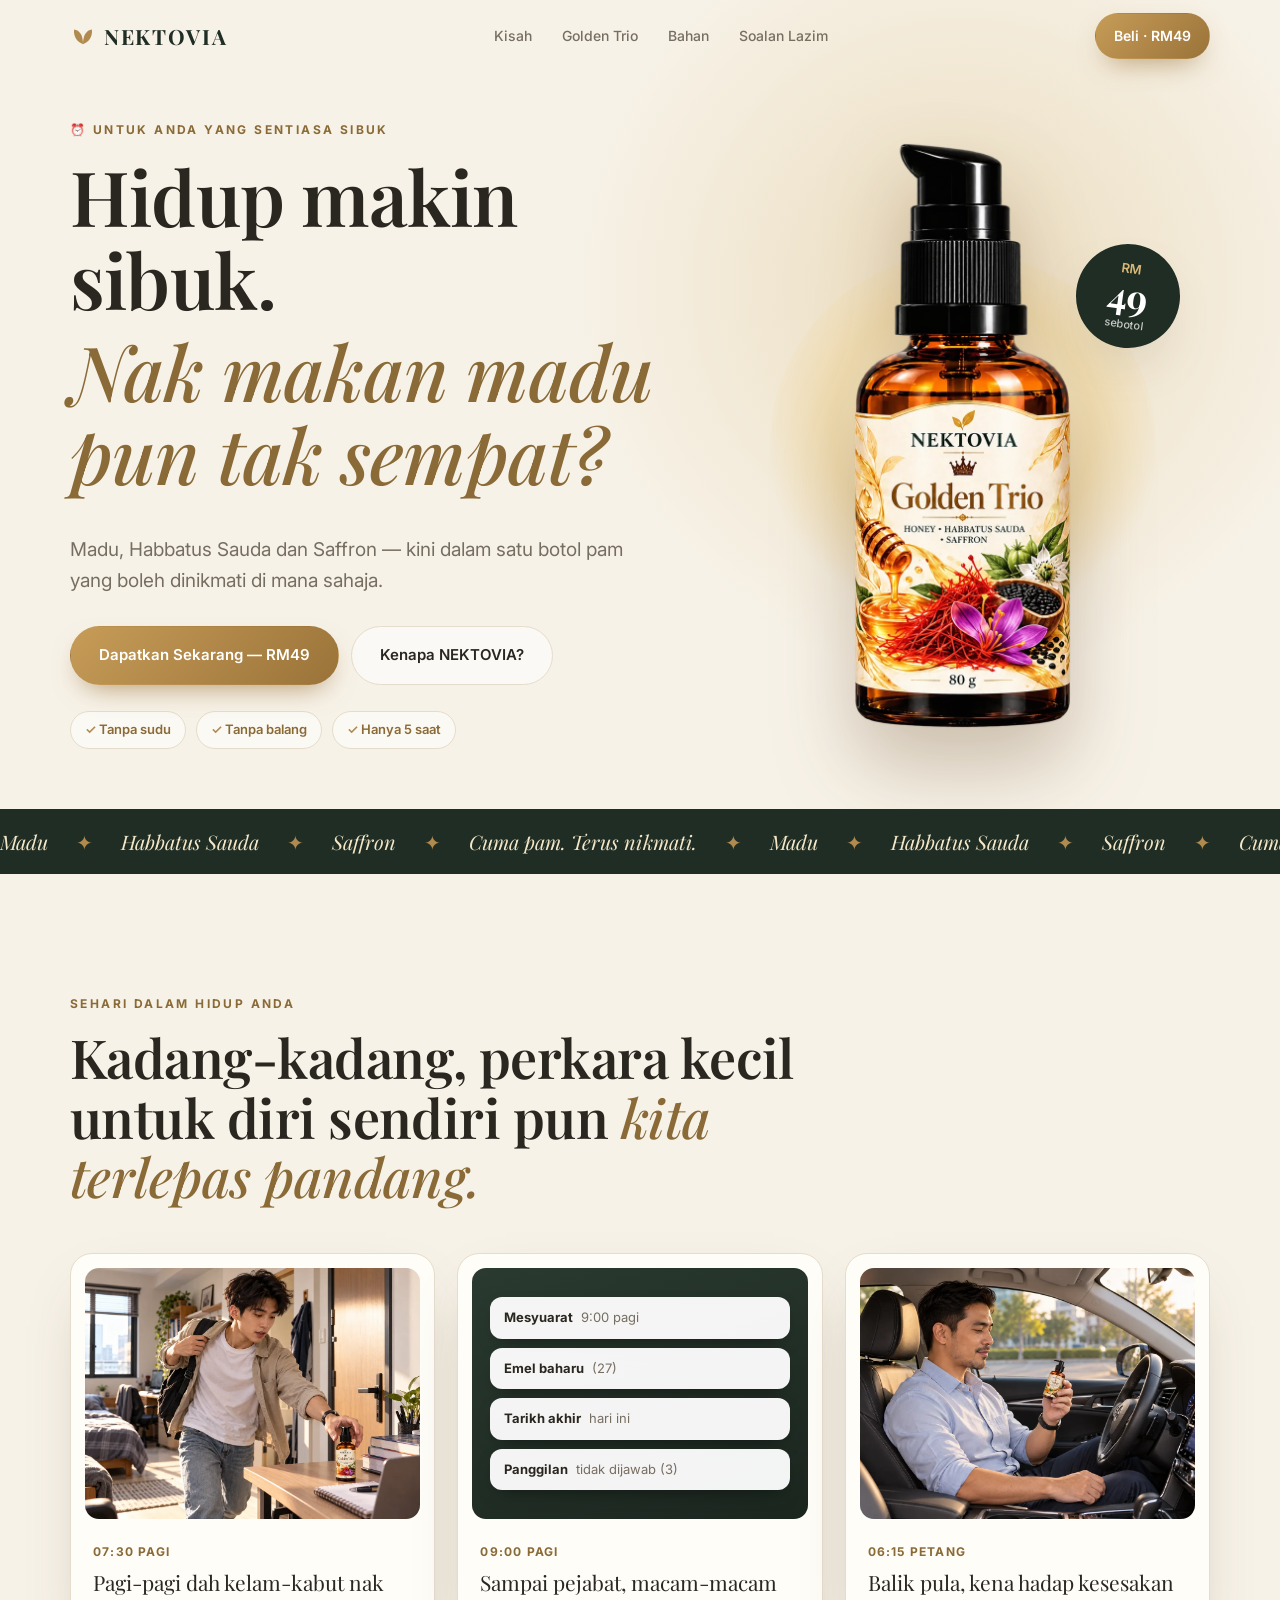
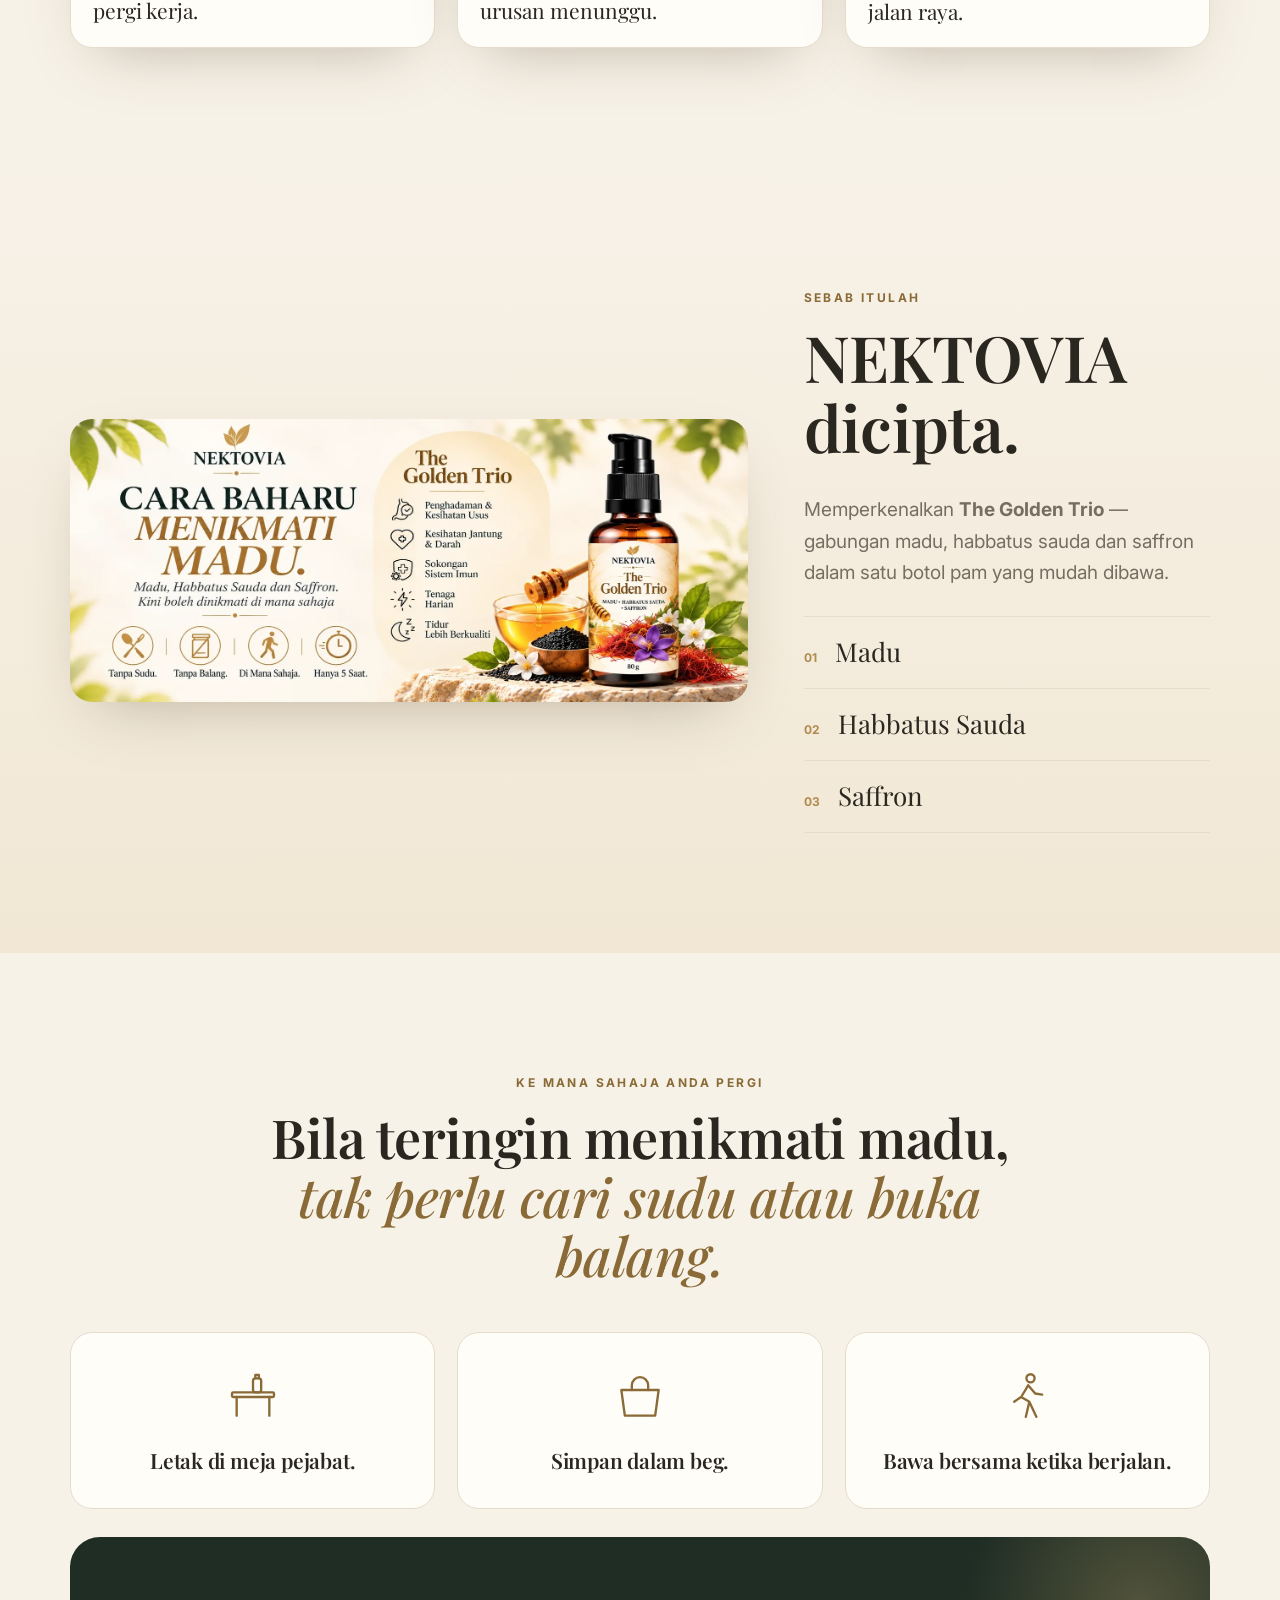
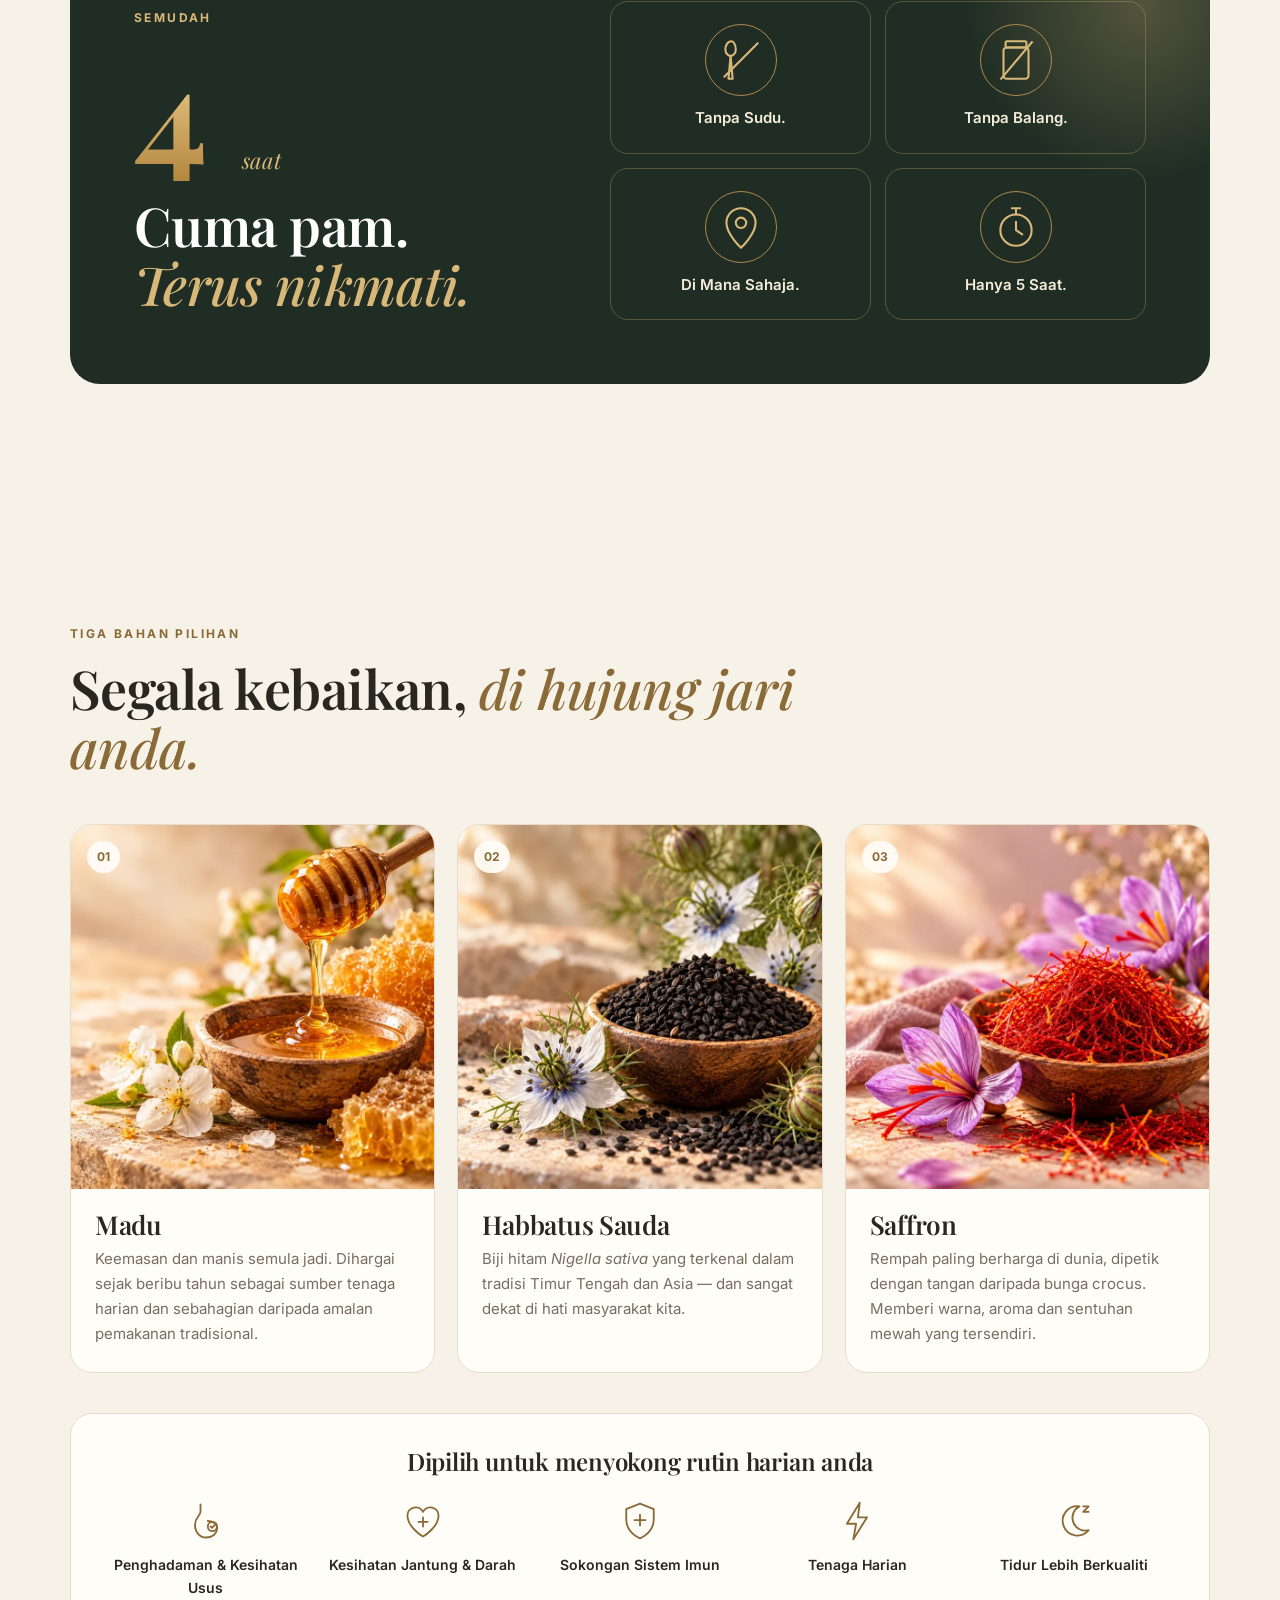
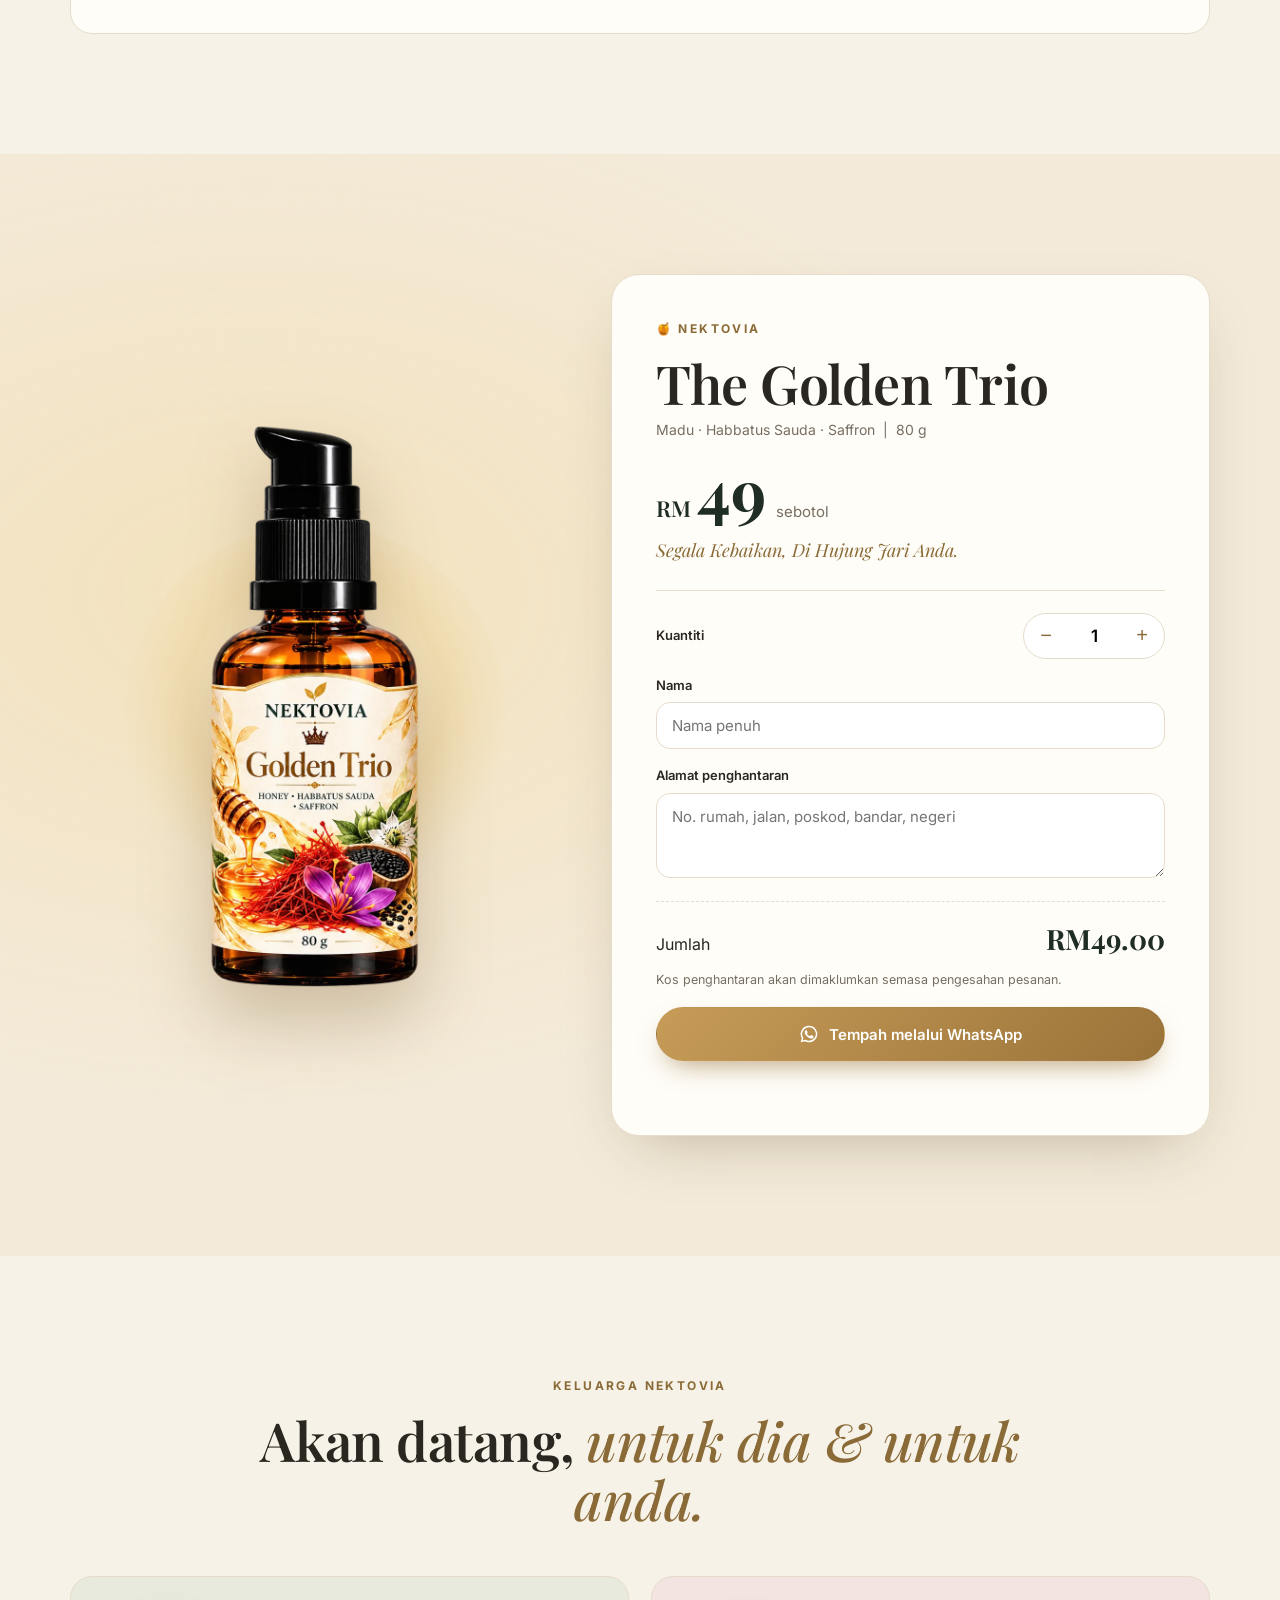
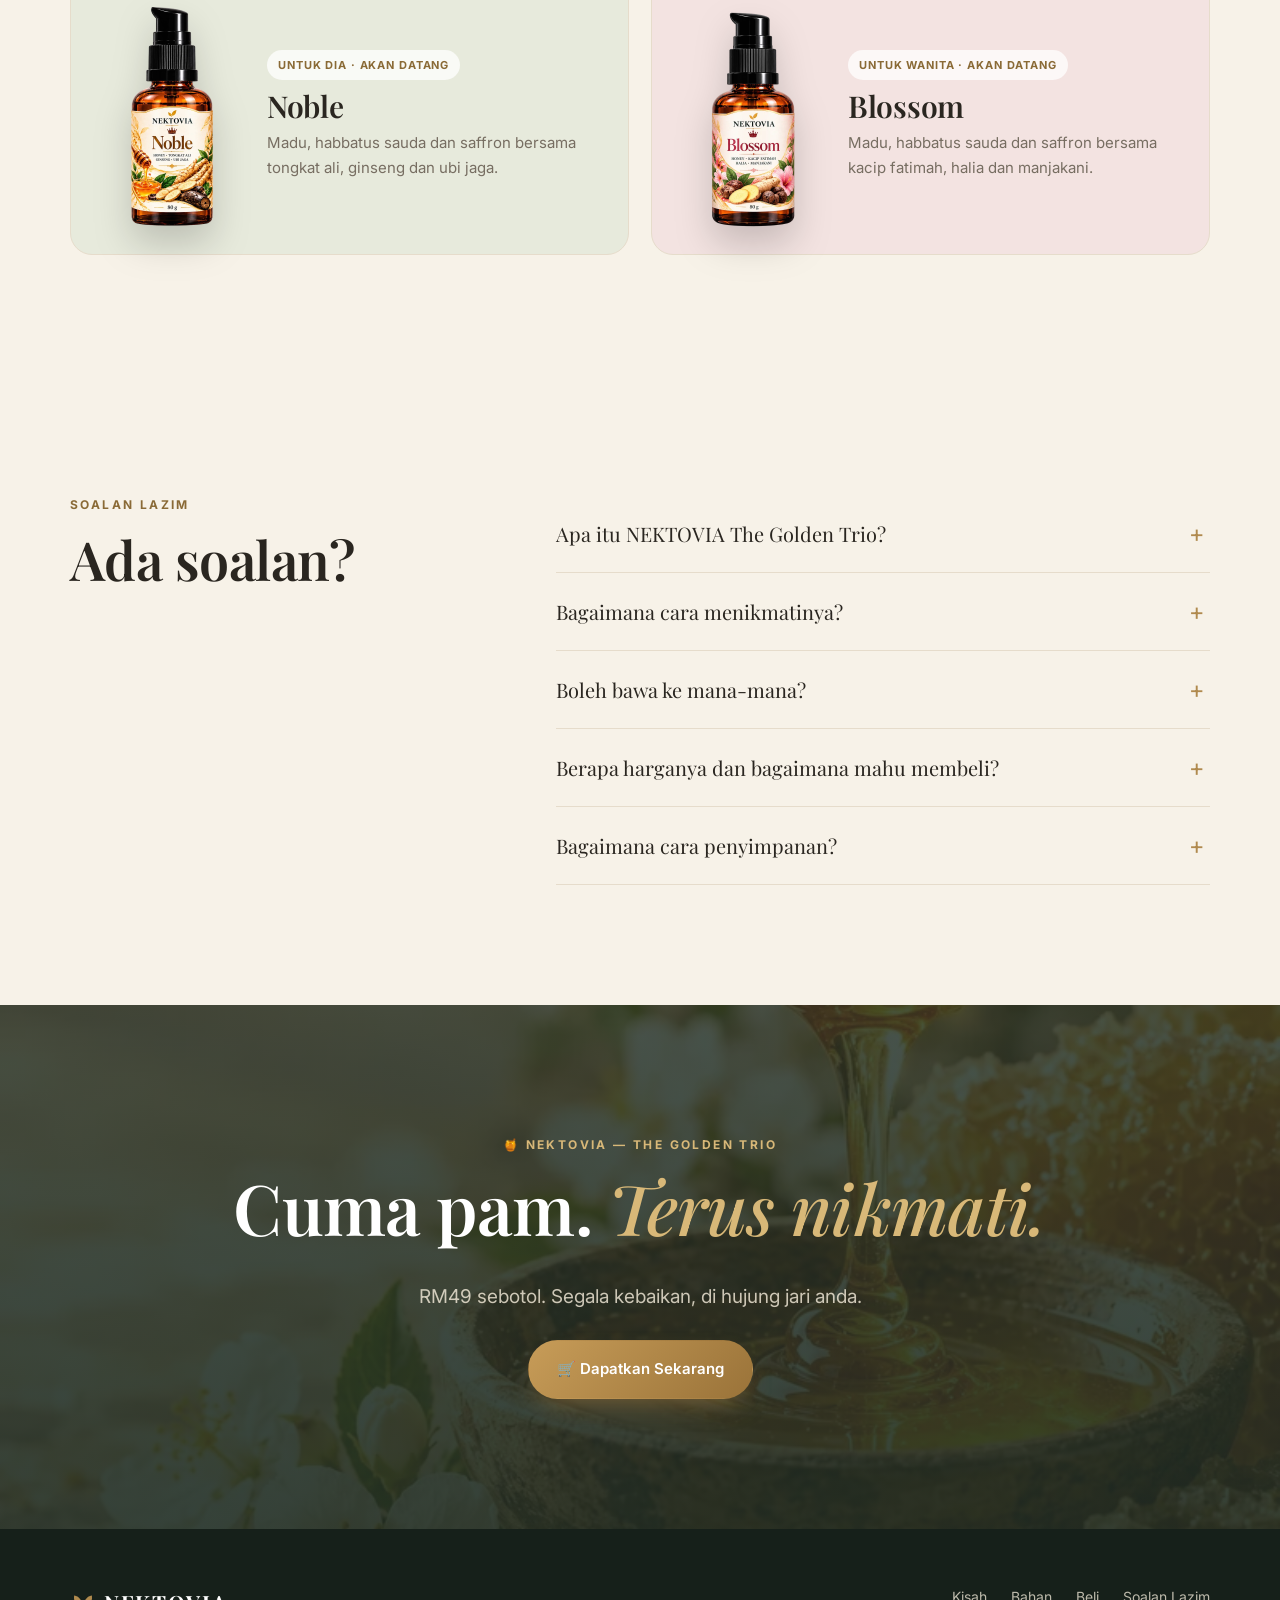
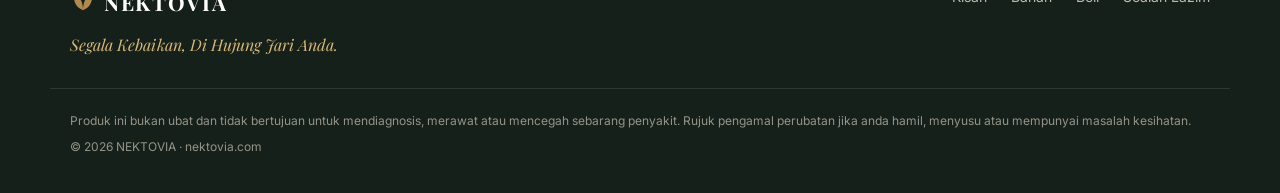
==== commit e456fab7: "Add SEO and GEO: structured data, geo meta, llms.txt, AI crawler rules Co-Authored-By: Claude Opus 5" ====
--- a/index.html
+++ b/index.html
@@ -4,32 +4,122 @@
 <meta charset="utf-8">
 <meta name="viewport" content="width=device-width,initial-scale=1">
 <title>NEKTOVIA — The Golden Trio | Madu, Habbatus Sauda &amp; Saffron dalam Botol Pam</title>
-<meta name="description" content="The Golden Trio oleh NEKTOVIA: gabungan madu, habbatus sauda dan saffron dalam satu botol pam mudah dibawa. Tanpa sudu, tanpa balang. Cuma pam, terus nikmati. RM49 sebotol.">
+<meta name="description" content="The Golden Trio oleh NEKTOVIA: gabungan madu, habbatus sauda dan saffron dalam satu botol pam 80 g yang mudah dibawa. Tanpa sudu, tanpa balang. Cuma pam, terus nikmati. RM49 sebotol, penghantaran seluruh Malaysia.">
+<meta name="keywords" content="NEKTOVIA, The Golden Trio, madu habbatus sauda saffron, madu botol pam, madu mudah bawa, madu saffron, habbatus sauda, madu Malaysia">
+<meta name="robots" content="index, follow, max-image-preview:large, max-snippet:-1, max-video-preview:-1">
+<meta name="author" content="NEKTOVIA">
 <meta name="theme-color" content="#f7f2e8">
 <link rel="canonical" href="https://nektovia.com/">
-<meta property="og:type" content="website">
+<link rel="alternate" hreflang="ms-MY" href="https://nektovia.com/">
+<link rel="alternate" hreflang="x-default" href="https://nektovia.com/">
+
+<!-- GEO: sasaran lokasi -->
+<meta name="geo.region" content="MY">
+<meta name="geo.placename" content="Malaysia">
+<meta name="language" content="Malay">
+<meta name="distribution" content="Malaysia">
+
+<!-- Open Graph / sosial -->
+<meta property="og:type" content="product">
+<meta property="og:site_name" content="NEKTOVIA">
 <meta property="og:url" content="https://nektovia.com/">
-<meta property="og:title" content="NEKTOVIA — The Golden Trio">
-<meta property="og:description" content="Madu, habbatus sauda dan saffron dalam satu botol pam. Cuma pam. Terus nikmati. RM49 sebotol.">
+<meta property="og:title" content="NEKTOVIA — The Golden Trio | Cuma pam. Terus nikmati.">
+<meta property="og:description" content="Madu, habbatus sauda dan saffron dalam satu botol pam. Tanpa sudu, tanpa balang. RM49 sebotol.">
 <meta property="og:image" content="https://nektovia.com/assets/img/og.jpg">
+<meta property="og:image:width" content="1200">
+<meta property="og:image:height" content="630">
+<meta property="og:image:alt" content="NEKTOVIA The Golden Trio — Cara baharu menikmati madu">
 <meta property="og:locale" content="ms_MY">
+<meta property="product:price:amount" content="49.00">
+<meta property="product:price:currency" content="MYR">
 <meta name="twitter:card" content="summary_large_image">
+<meta name="twitter:title" content="NEKTOVIA — The Golden Trio">
+<meta name="twitter:description" content="Madu, habbatus sauda dan saffron dalam satu botol pam. RM49 sebotol.">
+<meta name="twitter:image" content="https://nektovia.com/assets/img/og.jpg">
+
 <link rel="icon" href="assets/favicon.svg" type="image/svg+xml">
 <link rel="apple-touch-icon" href="assets/img/apple-touch-icon.png">
+<link rel="manifest" href="site.webmanifest">
+<link rel="alternate" type="text/plain" title="LLM summary" href="https://nektovia.com/llms.txt">
 <link rel="preconnect" href="https://fonts.googleapis.com">
 <link rel="preconnect" href="https://fonts.gstatic.com" crossorigin>
 <link href="https://fonts.googleapis.com/css2?family=Playfair+Display:ital,wght@0,500;0,600;0,700;1,500;1,600&family=Inter:wght@400;500;600;700&display=swap" rel="stylesheet">
 <link rel="preload" as="image" href="assets/img/golden-trio.webp">
 <link rel="stylesheet" href="assets/css/style.css">
+
 <script type="application/ld+json">
 {
   "@context": "https://schema.org",
-  "@type": "Product",
-  "name": "NEKTOVIA The Golden Trio",
-  "image": "https://nektovia.com/assets/img/golden-trio.webp",
-  "description": "Gabungan madu, habbatus sauda dan saffron dalam satu botol pam mudah dibawa. 80 g.",
-  "brand": {"@type": "Brand", "name": "NEKTOVIA"},
-  "offers": {"@type": "Offer", "url": "https://nektovia.com/#beli", "priceCurrency": "MYR", "price": "49.00", "availability": "https://schema.org/InStock"}
+  "@graph": [
+    {
+      "@type": "Organization",
+      "@id": "https://nektovia.com/#org",
+      "name": "NEKTOVIA",
+      "url": "https://nektovia.com/",
+      "logo": "https://nektovia.com/assets/img/apple-touch-icon.png",
+      "slogan": "Segala Kebaikan, Di Hujung Jari Anda.",
+      "areaServed": {"@type": "Country", "name": "Malaysia"}
+    },
+    {
+      "@type": "WebSite",
+      "@id": "https://nektovia.com/#website",
+      "url": "https://nektovia.com/",
+      "name": "NEKTOVIA",
+      "inLanguage": "ms-MY",
+      "publisher": {"@id": "https://nektovia.com/#org"}
+    },
+    {
+      "@type": "WebPage",
+      "@id": "https://nektovia.com/#webpage",
+      "url": "https://nektovia.com/",
+      "name": "NEKTOVIA — The Golden Trio | Madu, Habbatus Sauda & Saffron dalam Botol Pam",
+      "inLanguage": "ms-MY",
+      "isPartOf": {"@id": "https://nektovia.com/#website"},
+      "about": {"@id": "https://nektovia.com/#product"},
+      "primaryImageOfPage": "https://nektovia.com/assets/img/og.jpg"
+    },
+    {
+      "@type": "Product",
+      "@id": "https://nektovia.com/#product",
+      "name": "NEKTOVIA The Golden Trio",
+      "alternateName": "Golden Trio",
+      "sku": "NKT-GT-80",
+      "category": "Madu & Makanan Kesihatan",
+      "image": [
+        "https://nektovia.com/assets/img/golden-trio.webp",
+        "https://nektovia.com/assets/img/banner.webp"
+      ],
+      "description": "Gabungan madu, habbatus sauda dan saffron dalam satu botol pam 80 g yang mudah dibawa. Tanpa sudu, tanpa balang — cuma pam, terus nikmati dalam 5 saat.",
+      "brand": {"@type": "Brand", "name": "NEKTOVIA"},
+      "manufacturer": {"@id": "https://nektovia.com/#org"},
+      "weight": {"@type": "QuantitativeValue", "value": 80, "unitCode": "GRM"},
+      "additionalProperty": [
+        {"@type": "PropertyValue", "name": "Bahan", "value": "Madu, Habbatus Sauda, Saffron"},
+        {"@type": "PropertyValue", "name": "Bekas", "value": "Botol pam kaca ambar"}
+      ],
+      "offers": {
+        "@type": "Offer",
+        "url": "https://nektovia.com/#beli",
+        "priceCurrency": "MYR",
+        "price": "49.00",
+        "availability": "https://schema.org/InStock",
+        "itemCondition": "https://schema.org/NewCondition",
+        "eligibleRegion": {"@type": "Country", "name": "MY"},
+        "seller": {"@id": "https://nektovia.com/#org"}
+      }
+    },
+    {
+      "@type": "FAQPage",
+      "@id": "https://nektovia.com/#faq",
+      "mainEntity": [
+        {"@type": "Question", "name": "Apa itu NEKTOVIA The Golden Trio?", "acceptedAnswer": {"@type": "Answer", "text": "The Golden Trio ialah produk NEKTOVIA yang menggabungkan madu, habbatus sauda dan saffron dalam satu botol pam 80 g yang mudah dibawa. Harganya RM49 sebotol."}},
+        {"@type": "Question", "name": "Bagaimana cara menikmatinya?", "acceptedAnswer": {"@type": "Answer", "text": "Pam terus ke mulut atau ke atas sudu, roti, atau minuman suam kegemaran anda. Tak perlu sudu, tak perlu buka balang — hanya 5 saat."}},
+        {"@type": "Question", "name": "Boleh bawa ke mana-mana?", "acceptedAnswer": {"@type": "Answer", "text": "Boleh. Botol pam yang padat ini sesuai diletak di meja pejabat, disimpan dalam beg atau dibawa ketika dalam perjalanan."}},
+        {"@type": "Question", "name": "Berapa harganya dan bagaimana mahu membeli?", "acceptedAnswer": {"@type": "Answer", "text": "RM49 sebotol. Tempah di nektovia.com melalui borang pesanan yang dihantar ke WhatsApp; pasukan NEKTOVIA akan mengesahkan pesanan dan kos penghantaran."}},
+        {"@type": "Question", "name": "Bagaimana cara penyimpanan?", "acceptedAnswer": {"@type": "Answer", "text": "Simpan di tempat yang sejuk dan kering, jauh daripada cahaya matahari terus. Tutup pam selepas digunakan."}}
+      ]
+    }
+  ]
 }
 </script>
 </head>
@@ -297,8 +387,8 @@
     </div>
     <div class="faq">
       <details class="reveal">
-        <summary>Apa kandungan The Golden Trio?</summary>
-        <p>Gabungan madu, habbatus sauda dan saffron dalam satu botol pam berisi 80 g.</p>
+        <summary>Apa itu NEKTOVIA The Golden Trio?</summary>
+        <p>The Golden Trio ialah produk NEKTOVIA yang menggabungkan madu, habbatus sauda dan saffron dalam satu botol pam 80 g yang mudah dibawa. Harganya RM49 sebotol.</p>
       </details>
       <details class="reveal">
         <summary>Bagaimana cara menikmatinya?</summary>
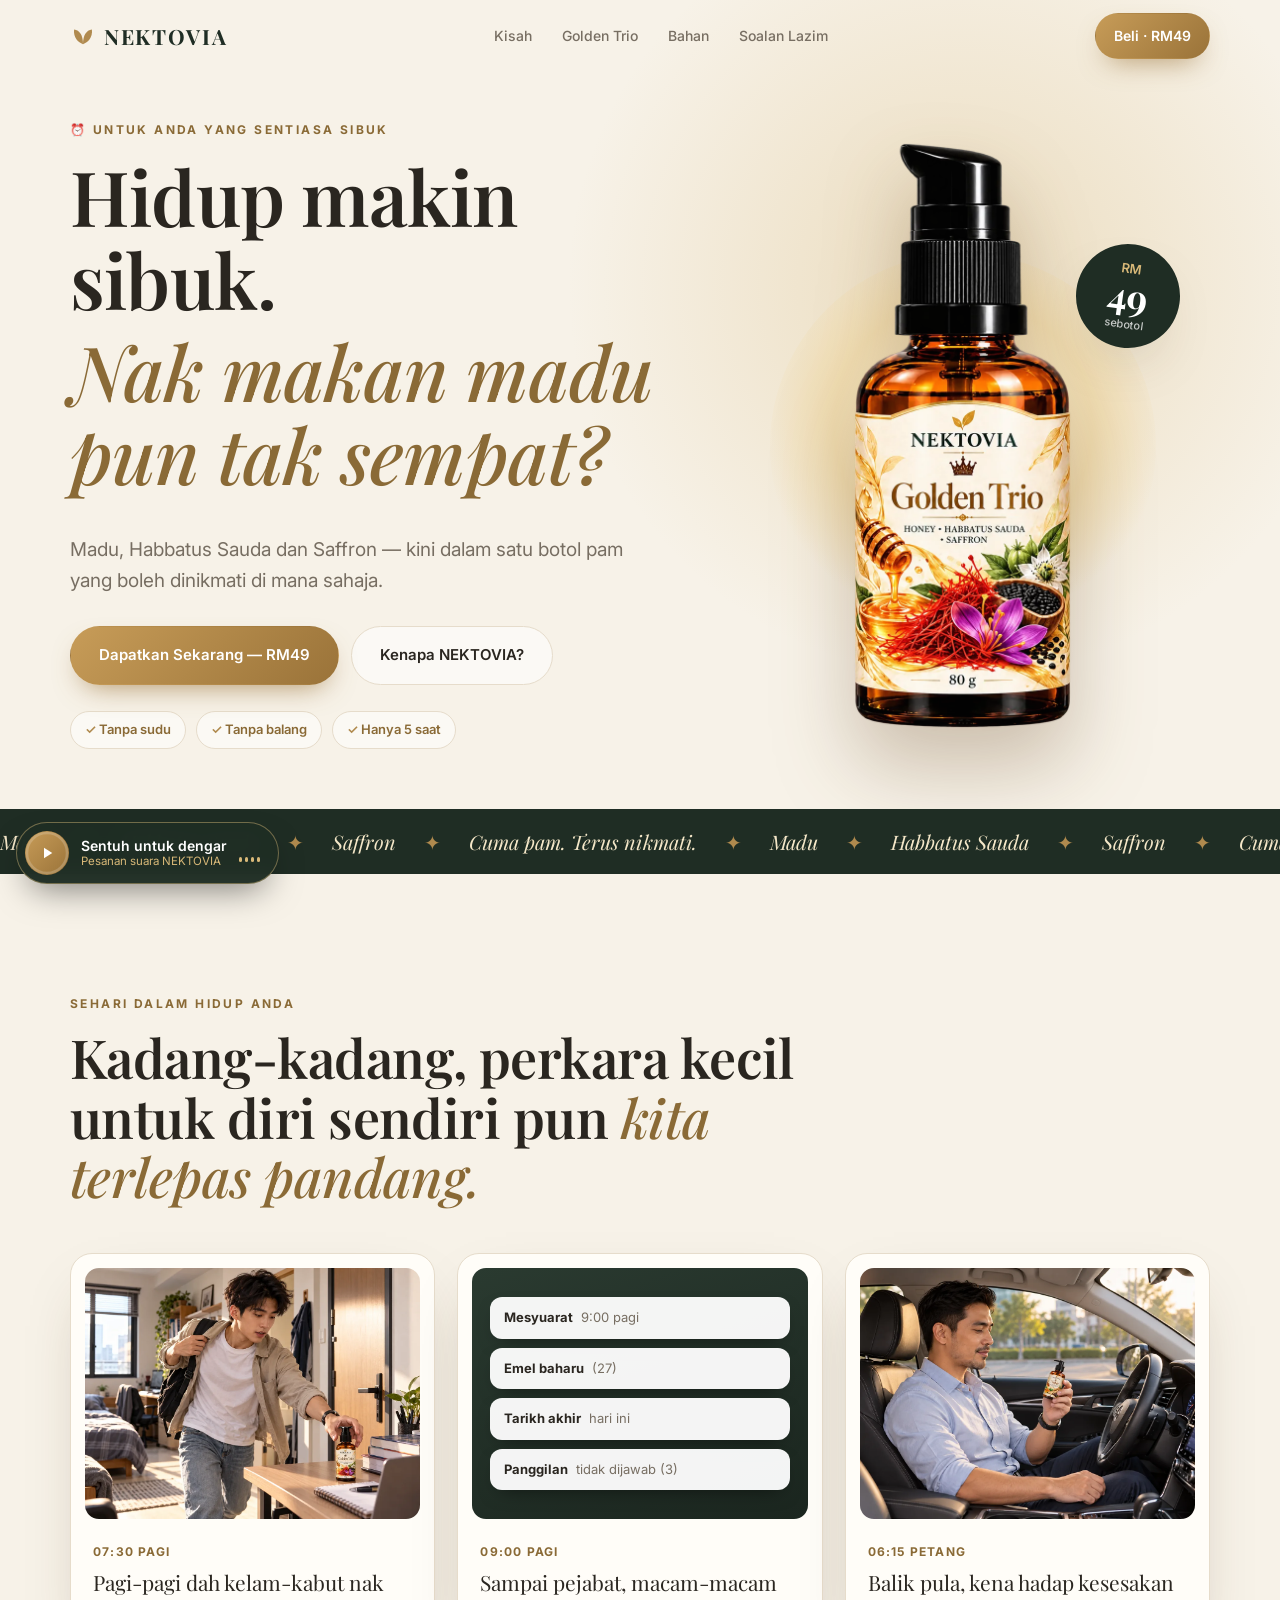
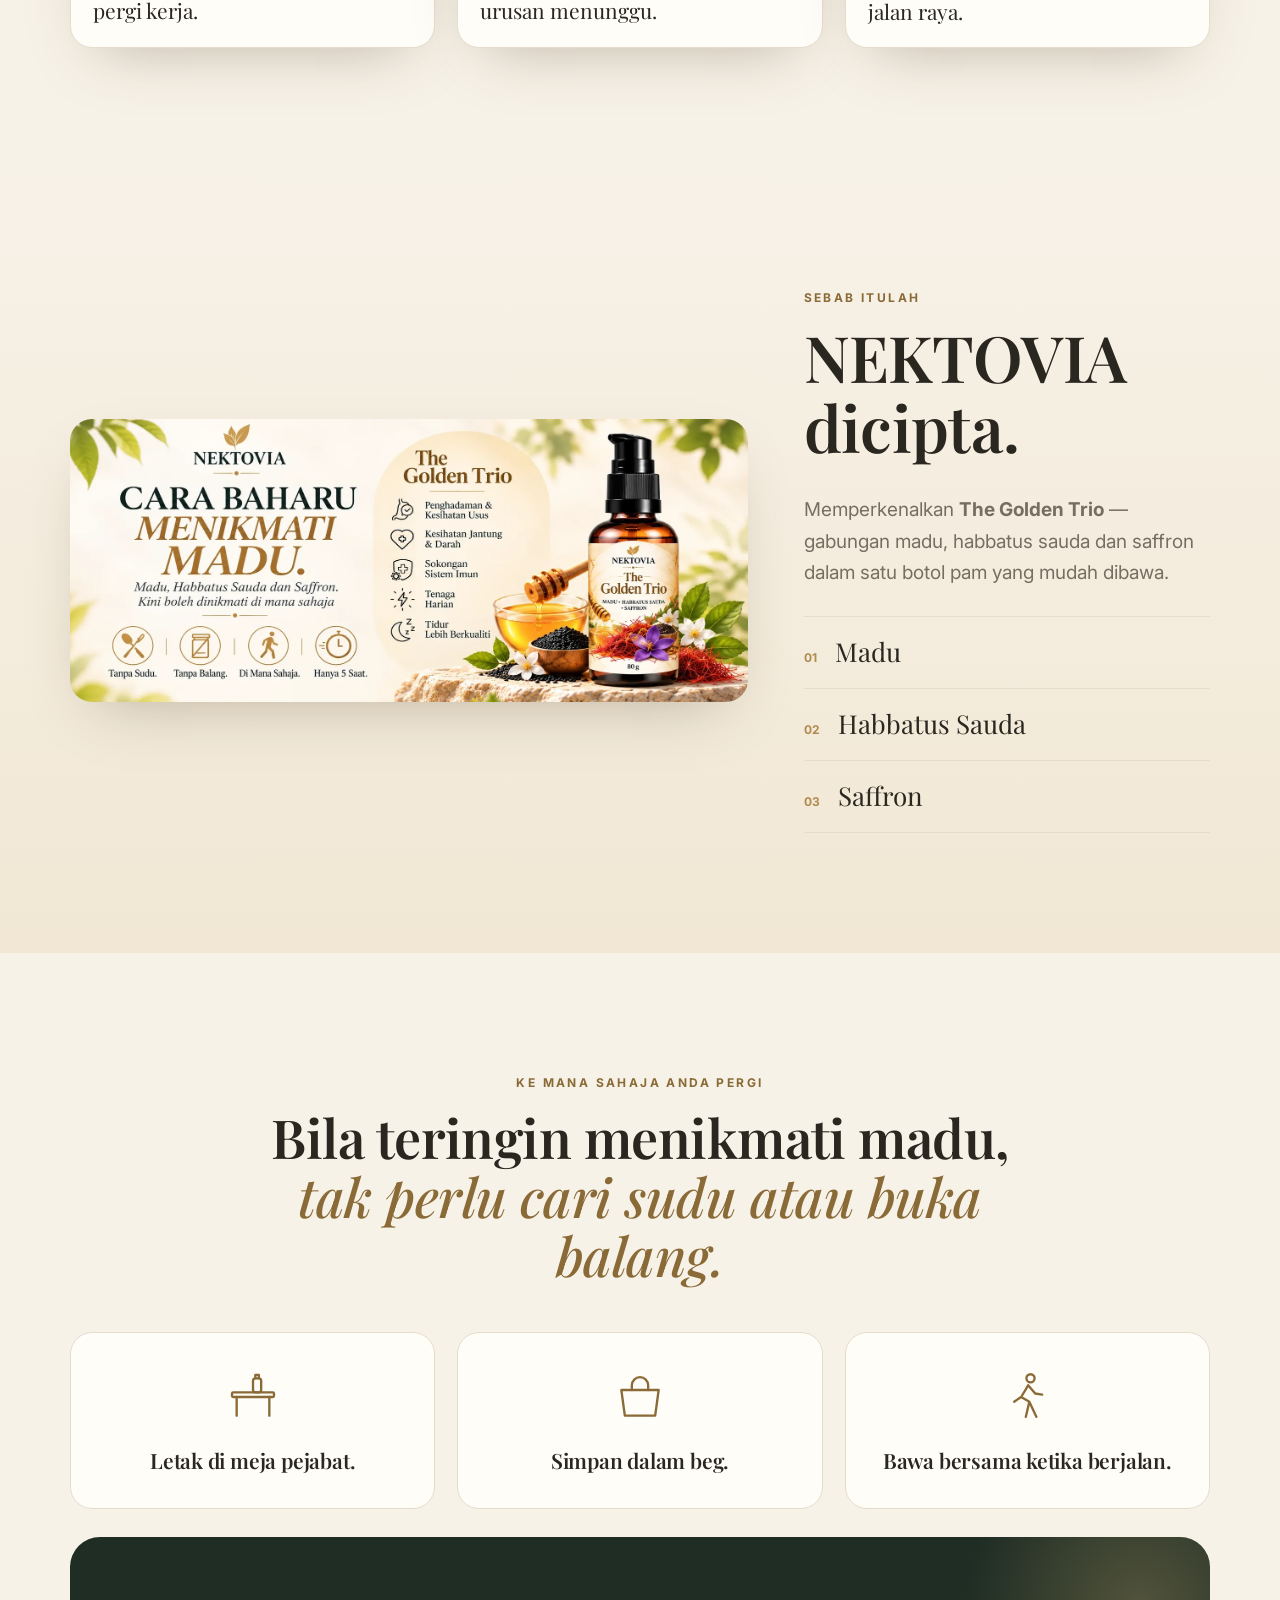
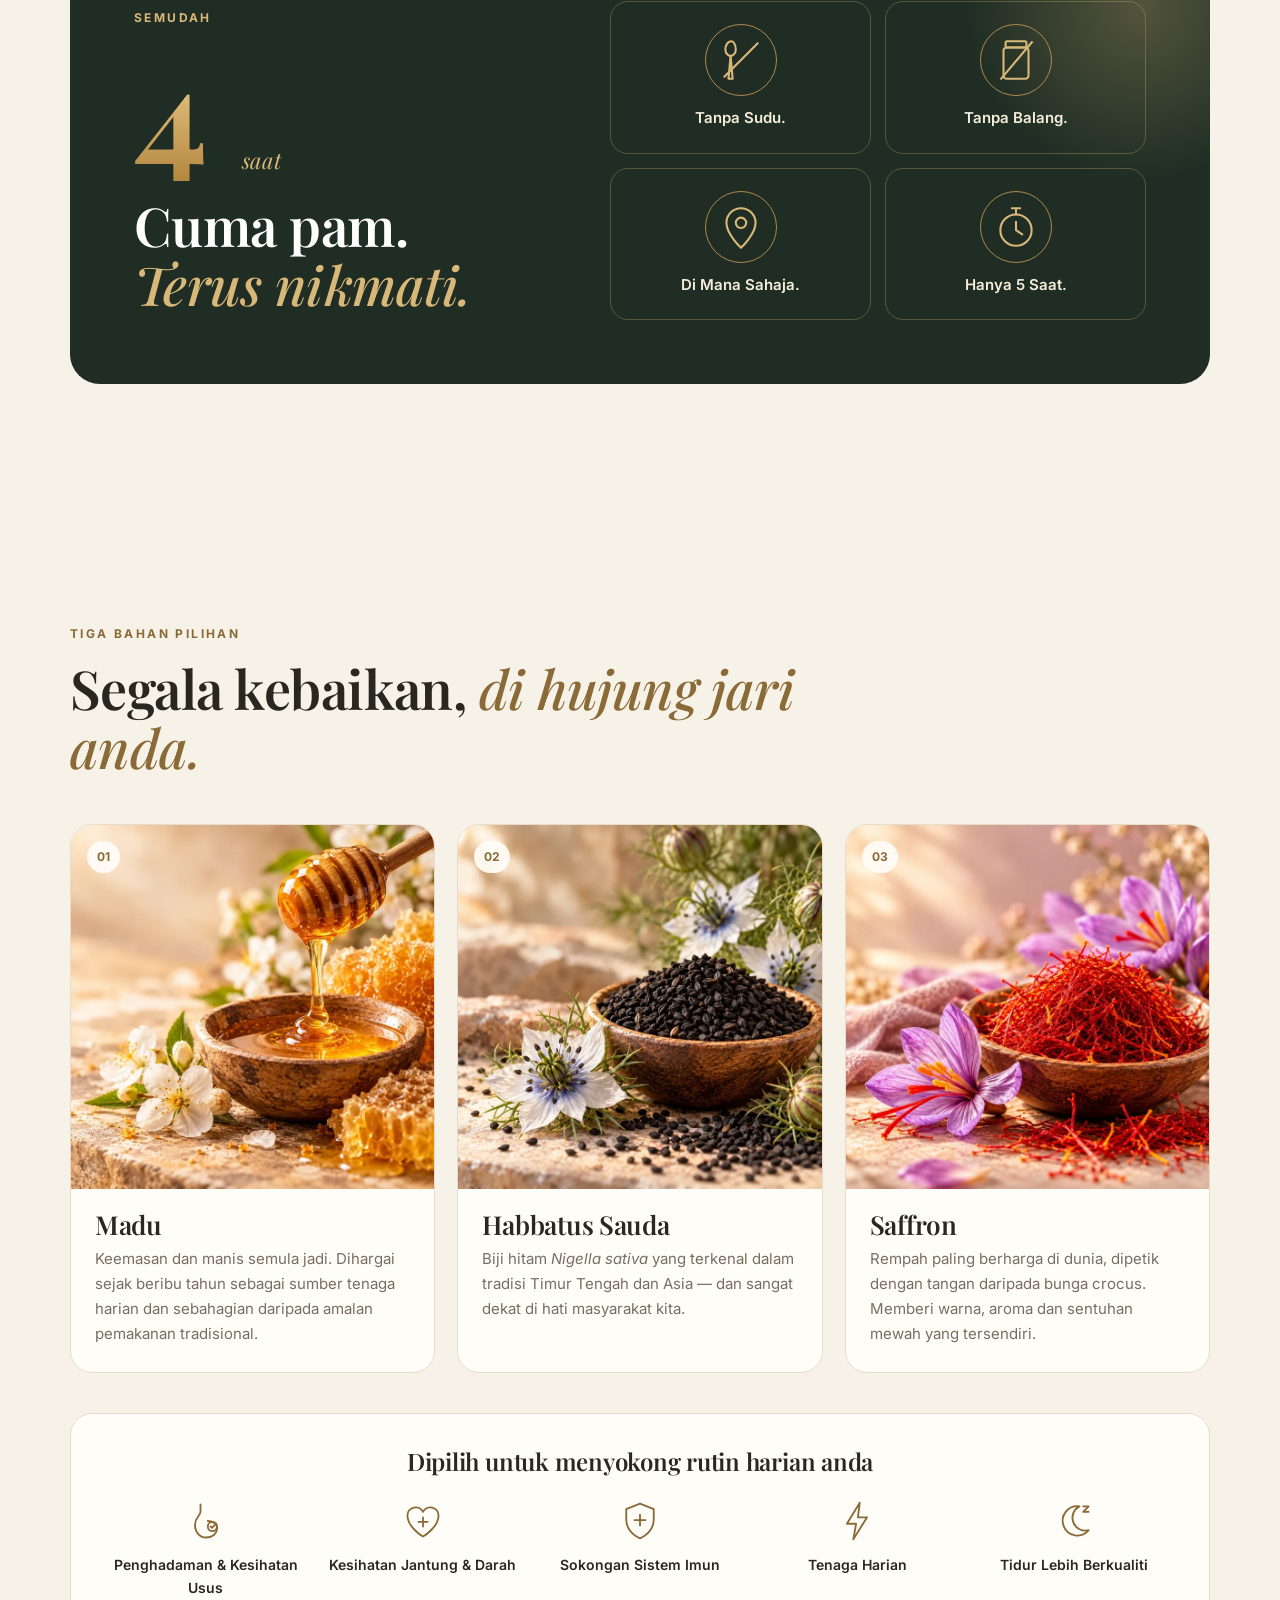
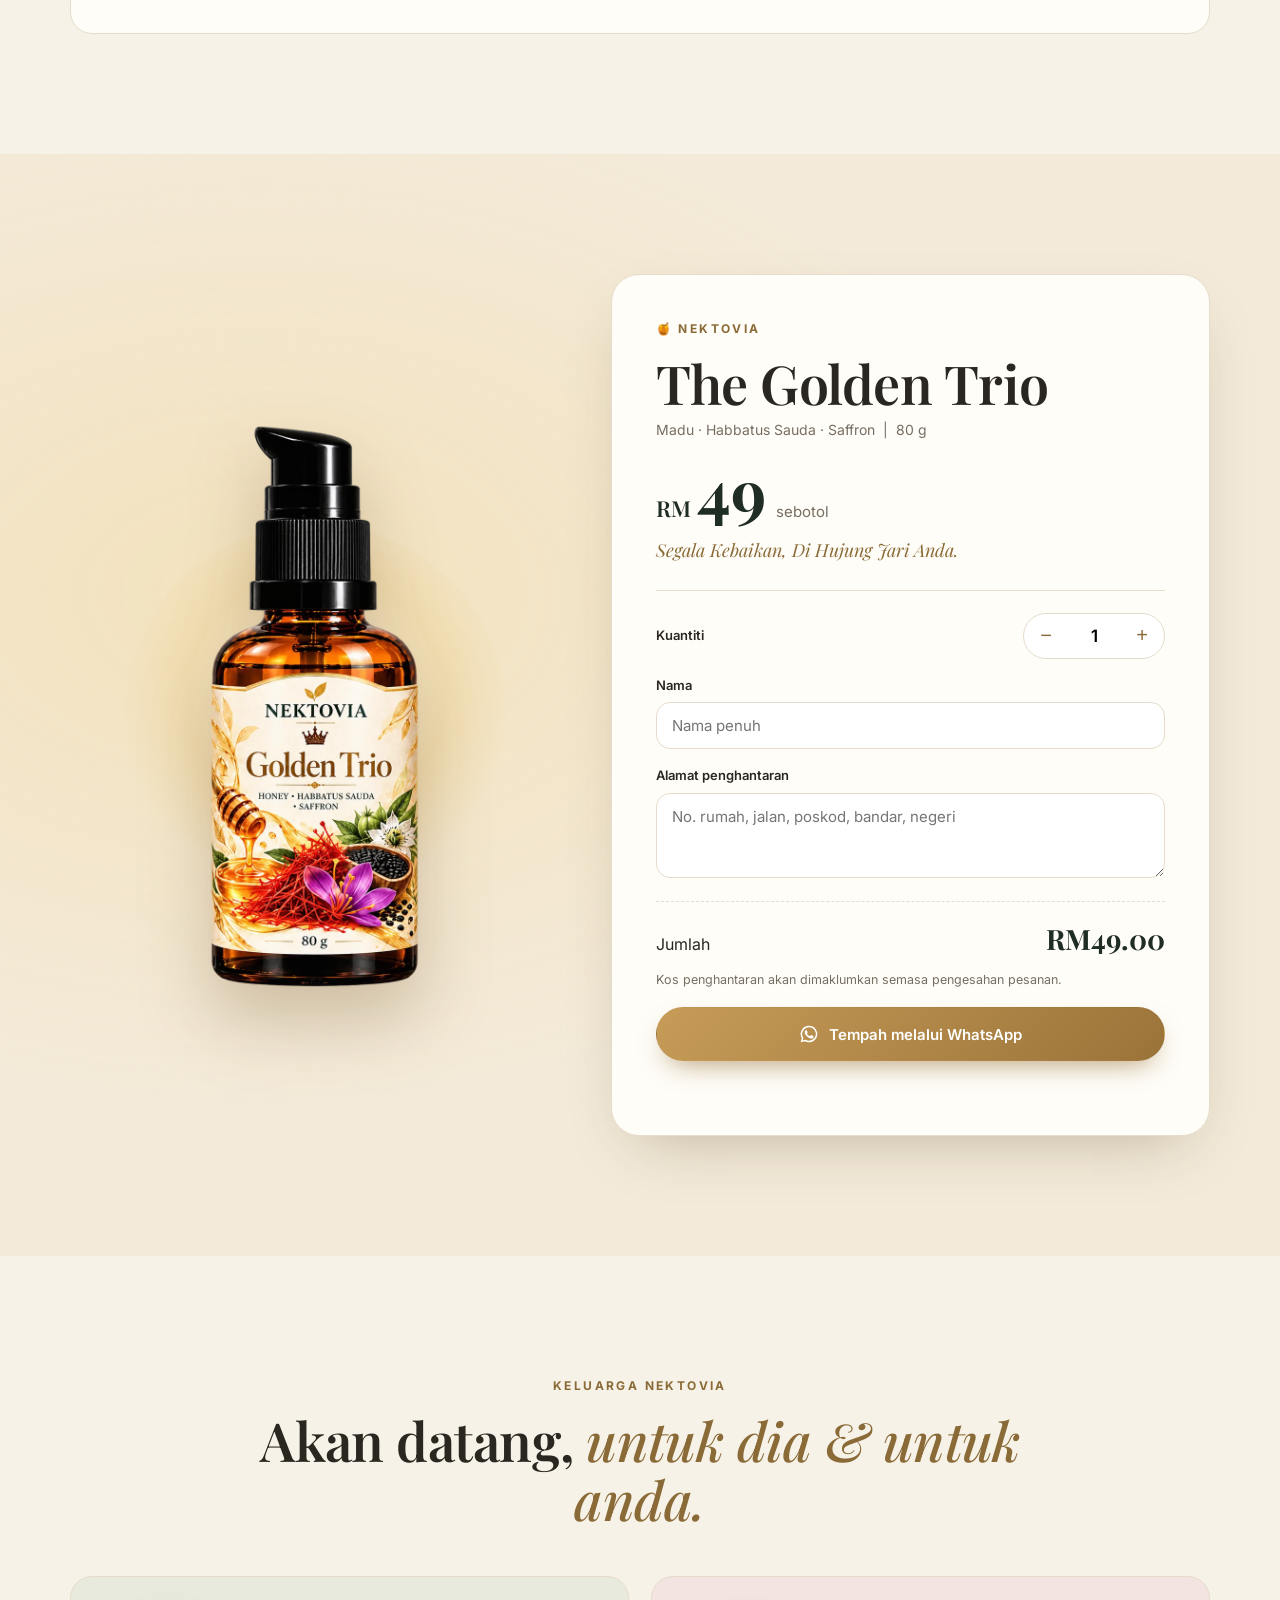
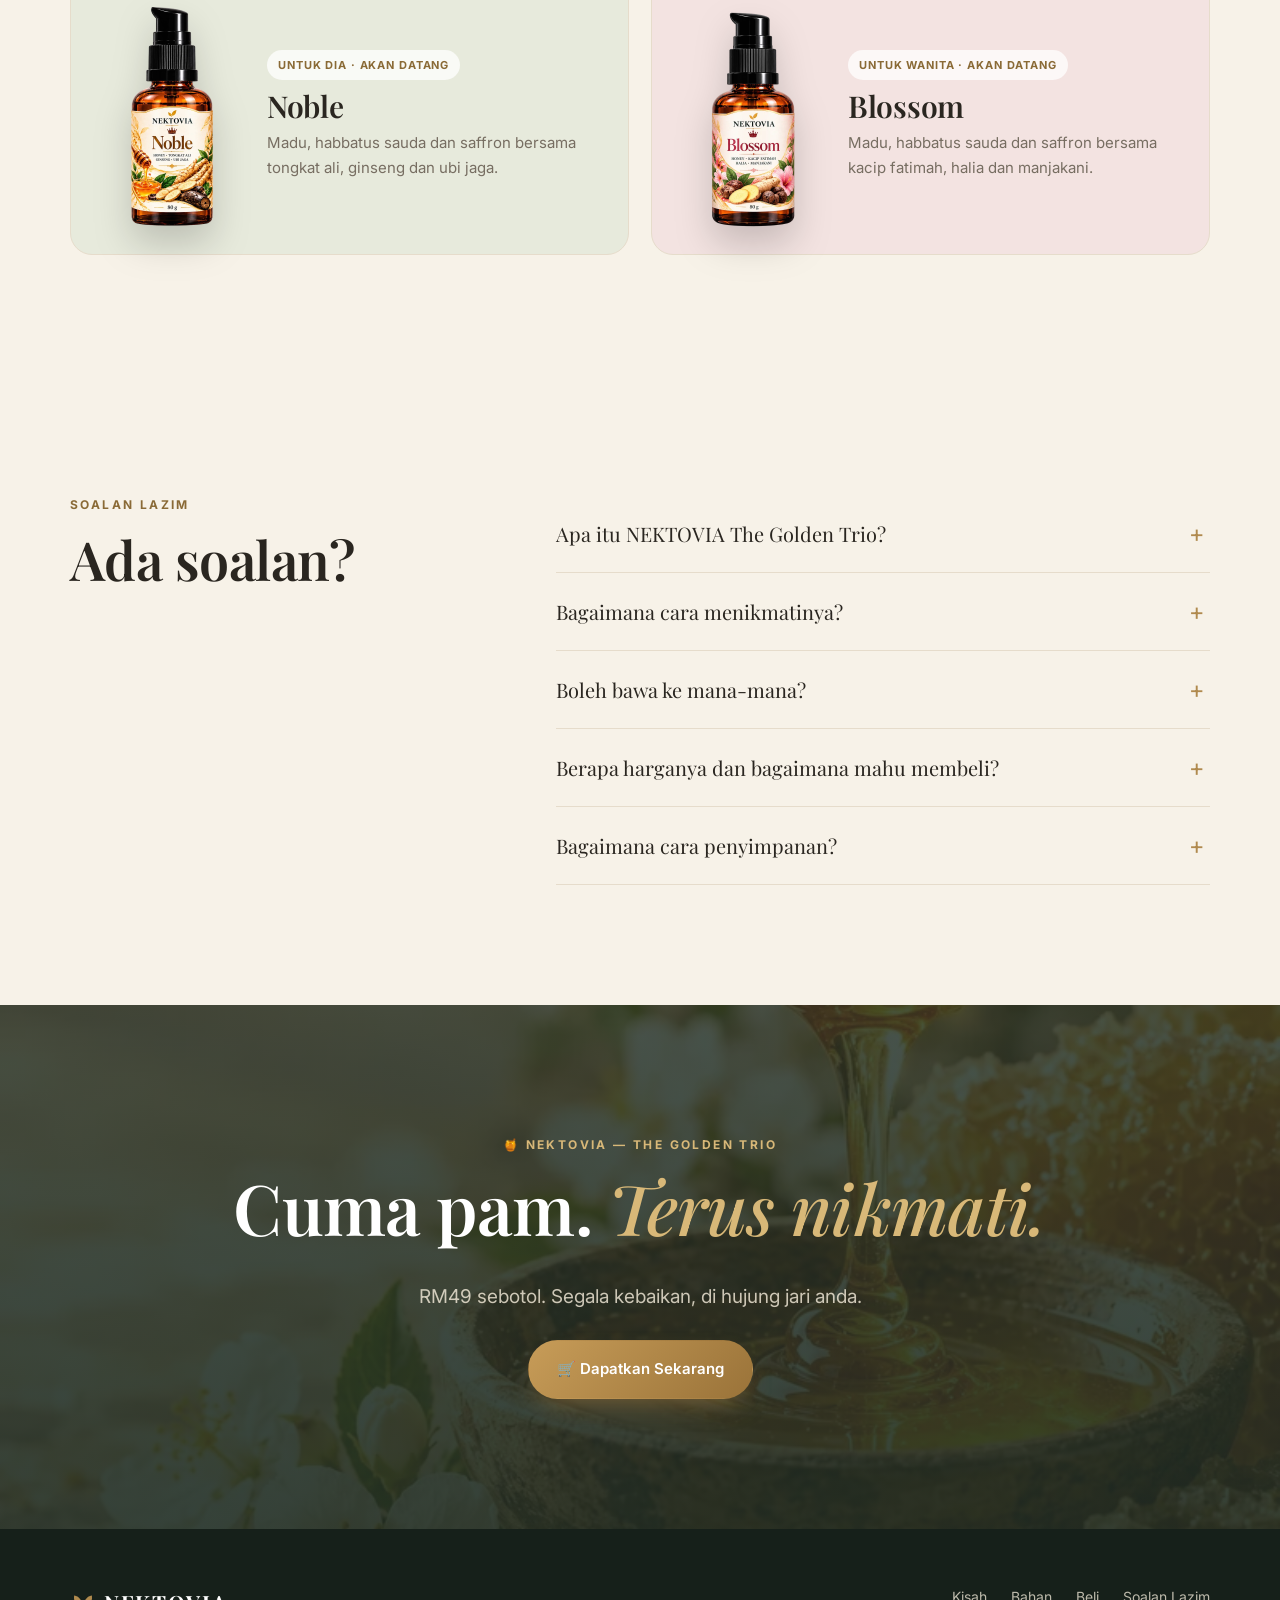
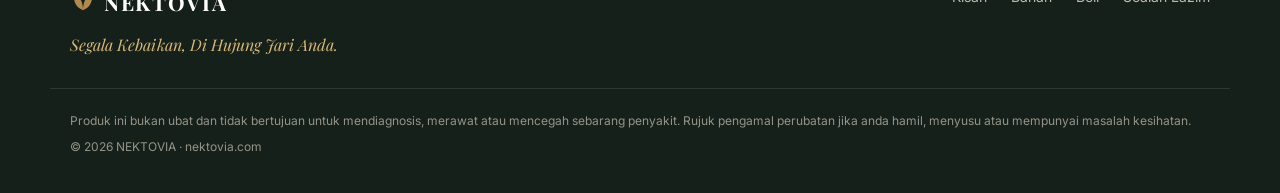
==== commit 579ade4e: "Add voice note that plays after first click Co-Authored-By: Claude Opus 5.5 <noreply@anthropic.com> " ====
--- a/index.html
+++ b/index.html
@@ -444,6 +444,17 @@
   </div>
 </footer>
 
+<!-- Voice note -->
+<audio id="voice" src="assets/audio/nektovia-voice.mp3" preload="auto"></audio>
+<button type="button" class="voice" id="voiceBtn" aria-label="Main suara NEKTOVIA" aria-pressed="false">
+  <span class="voice-ring" aria-hidden="true"><svg viewBox="0 0 44 44"><circle cx="22" cy="22" r="20"/><circle class="voice-prog" id="voiceProg" cx="22" cy="22" r="20"/></svg>
+    <svg class="voice-ic voice-play" viewBox="0 0 24 24"><path d="M8 5v14l11-7z"/></svg>
+    <svg class="voice-ic voice-pause" viewBox="0 0 24 24"><path d="M7 5h4v14H7zM13 5h4v14h-4z"/></svg>
+  </span>
+  <span class="voice-txt"><b id="voiceLabel">Sentuh untuk dengar</b><small>Pesanan suara NEKTOVIA</small></span>
+  <span class="voice-bars" aria-hidden="true"><i></i><i></i><i></i><i></i></span>
+</button>
+
 <!-- Mobile sticky buy bar -->
 <div class="sticky-buy" id="sticky">
   <div><strong>The Golden Trio</strong><span>RM49 sebotol</span></div>
--- a/assets/css/style.css
+++ b/assets/css/style.css
@@ -246,3 +246,31 @@
   .reveal{opacity:1;transform:none}
   html{scroll-behavior:auto}
 }
+
+/* voice note */
+.voice{position:fixed;left:16px;bottom:16px;z-index:70;display:flex;align-items:center;gap:12px;padding:8px 18px 8px 8px;border:1px solid rgba(216,184,120,.45);border-radius:999px;background:rgba(31,45,36,.96);backdrop-filter:blur(10px);-webkit-backdrop-filter:blur(10px);color:#fff;font-family:var(--sans);text-align:left;cursor:pointer;box-shadow:0 16px 34px -12px rgba(0,0,0,.5);transition:transform .25s}
+.voice:hover{transform:translateY(-2px)}
+.voice-ring{position:relative;width:44px;height:44px;flex:none;display:grid;place-items:center;border-radius:50%;background:linear-gradient(135deg,#c79c58,#9a7339)}
+.voice-ring>svg:first-child{position:absolute;inset:0;transform:rotate(-90deg);fill:none;stroke-width:2.5}
+.voice-ring circle{stroke:rgba(255,255,255,.18)}
+.voice-ring .voice-prog{stroke:#fff3d6;stroke-dasharray:125.66;stroke-dashoffset:125.66;stroke-linecap:round;transition:stroke-dashoffset .25s linear}
+.voice-ic{width:18px;height:18px;fill:#fff;position:relative}
+.voice-pause{display:none}
+.voice.playing .voice-play{display:none}
+.voice.playing .voice-pause{display:block}
+.voice-txt{display:flex;flex-direction:column;line-height:1.2}
+.voice-txt b{font-size:14px;font-weight:600}
+.voice-txt small{font-size:11.5px;color:var(--gold-3)}
+.voice-bars{display:flex;align-items:flex-end;gap:3px;height:18px}
+.voice-bars i{width:3px;height:30%;border-radius:2px;background:var(--gold-3)}
+.voice.playing .voice-bars i{animation:vbar .9s ease-in-out infinite}
+.voice.playing .voice-bars i:nth-child(2){animation-delay:.15s}
+.voice.playing .voice-bars i:nth-child(3){animation-delay:.3s}
+.voice.playing .voice-bars i:nth-child(4){animation-delay:.45s}
+@keyframes vbar{0%,100%{height:25%}50%{height:100%}}
+.voice:not(.started) .voice-ring{animation:vpulse 2s ease-out infinite}
+@keyframes vpulse{0%{box-shadow:0 0 0 0 rgba(216,184,120,.65)}100%{box-shadow:0 0 0 14px rgba(216,184,120,0)}}
+@media (max-width:960px){
+  .voice{bottom:84px;left:12px;padding-right:14px}
+  .voice-txt small{display:none}
+}
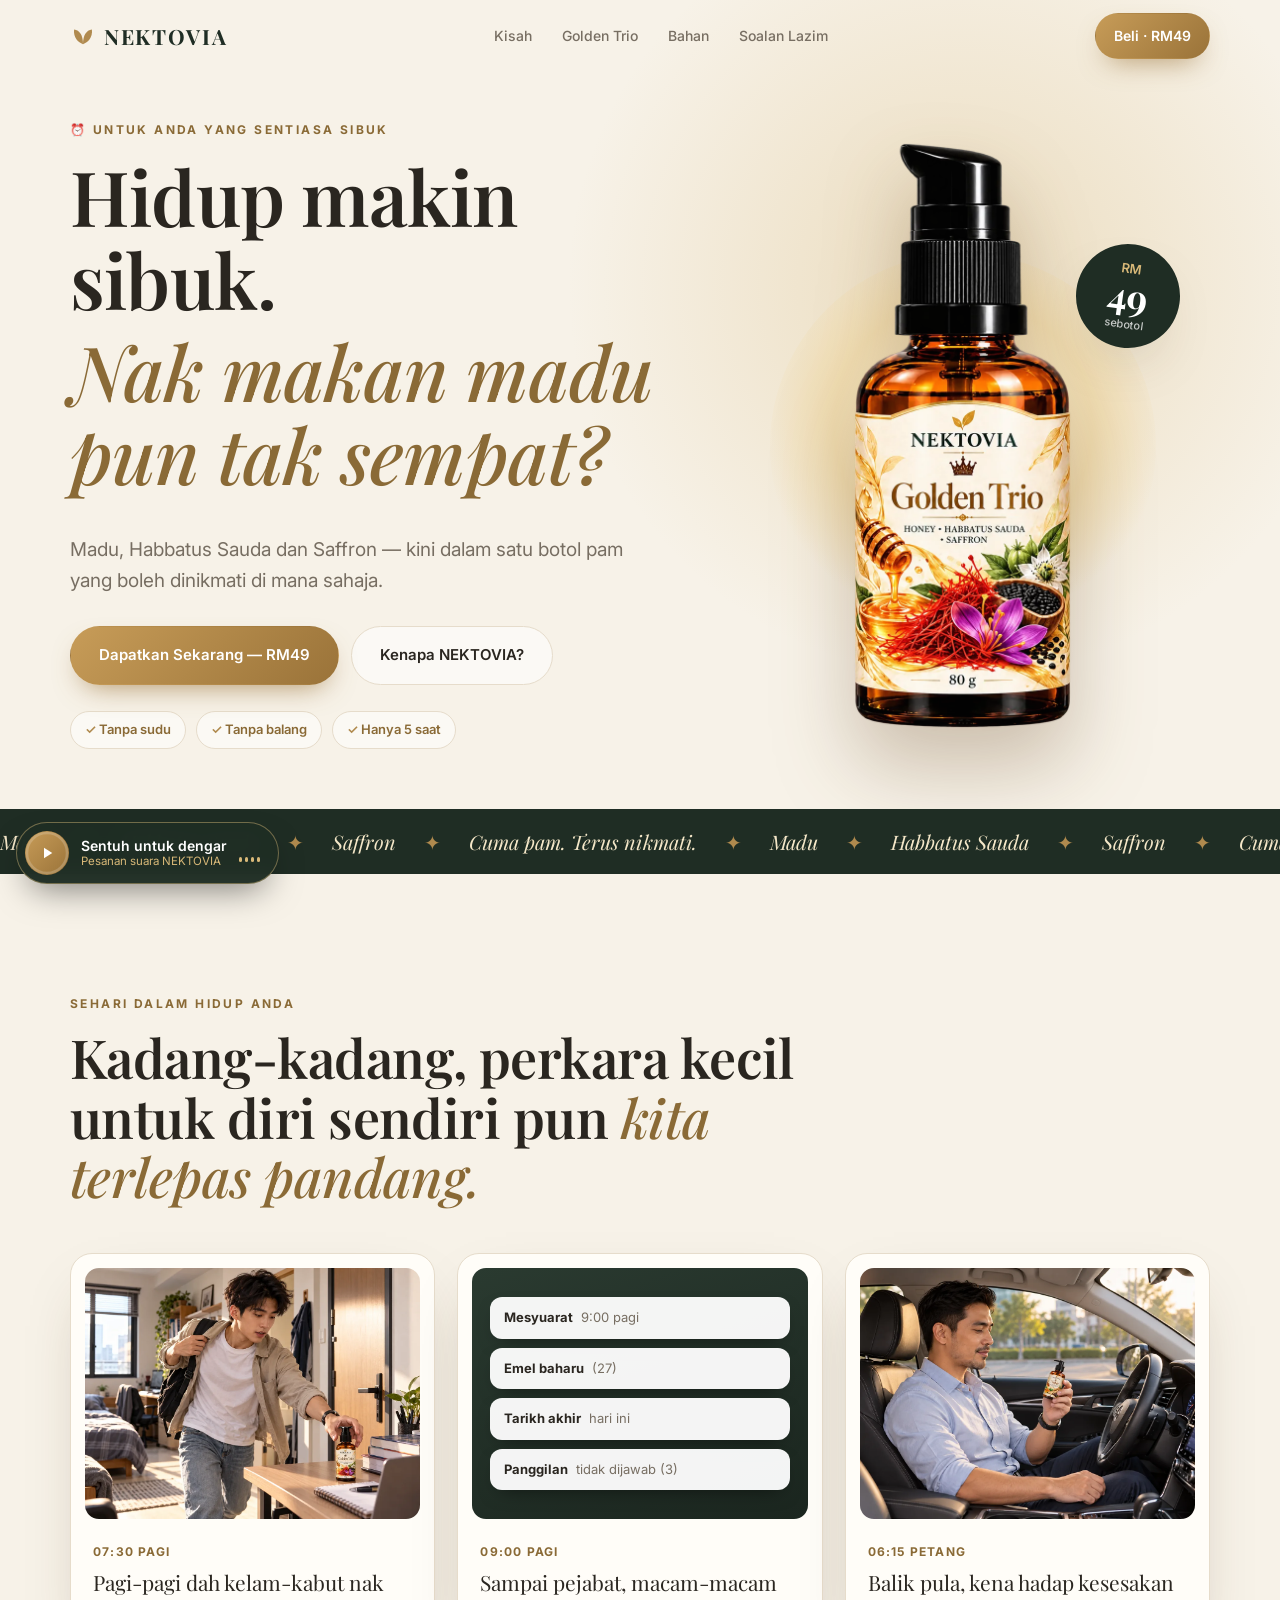
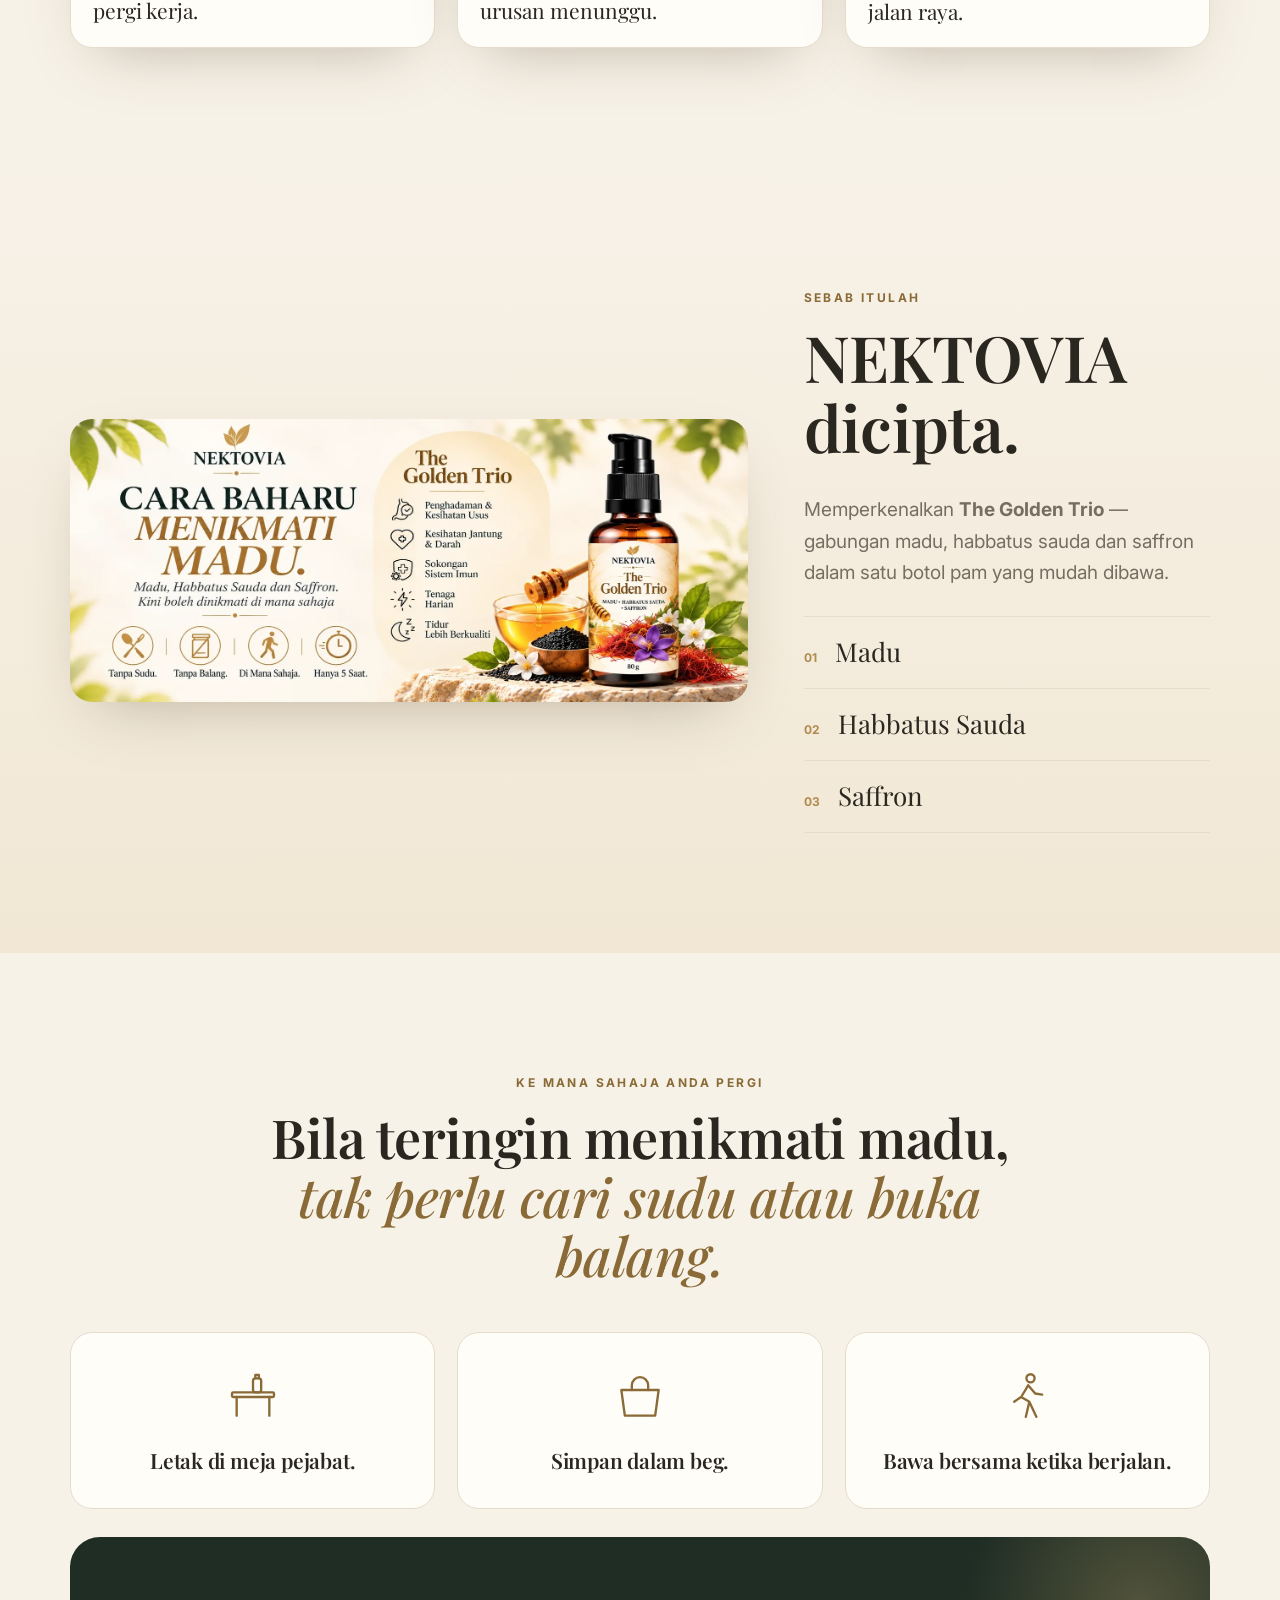
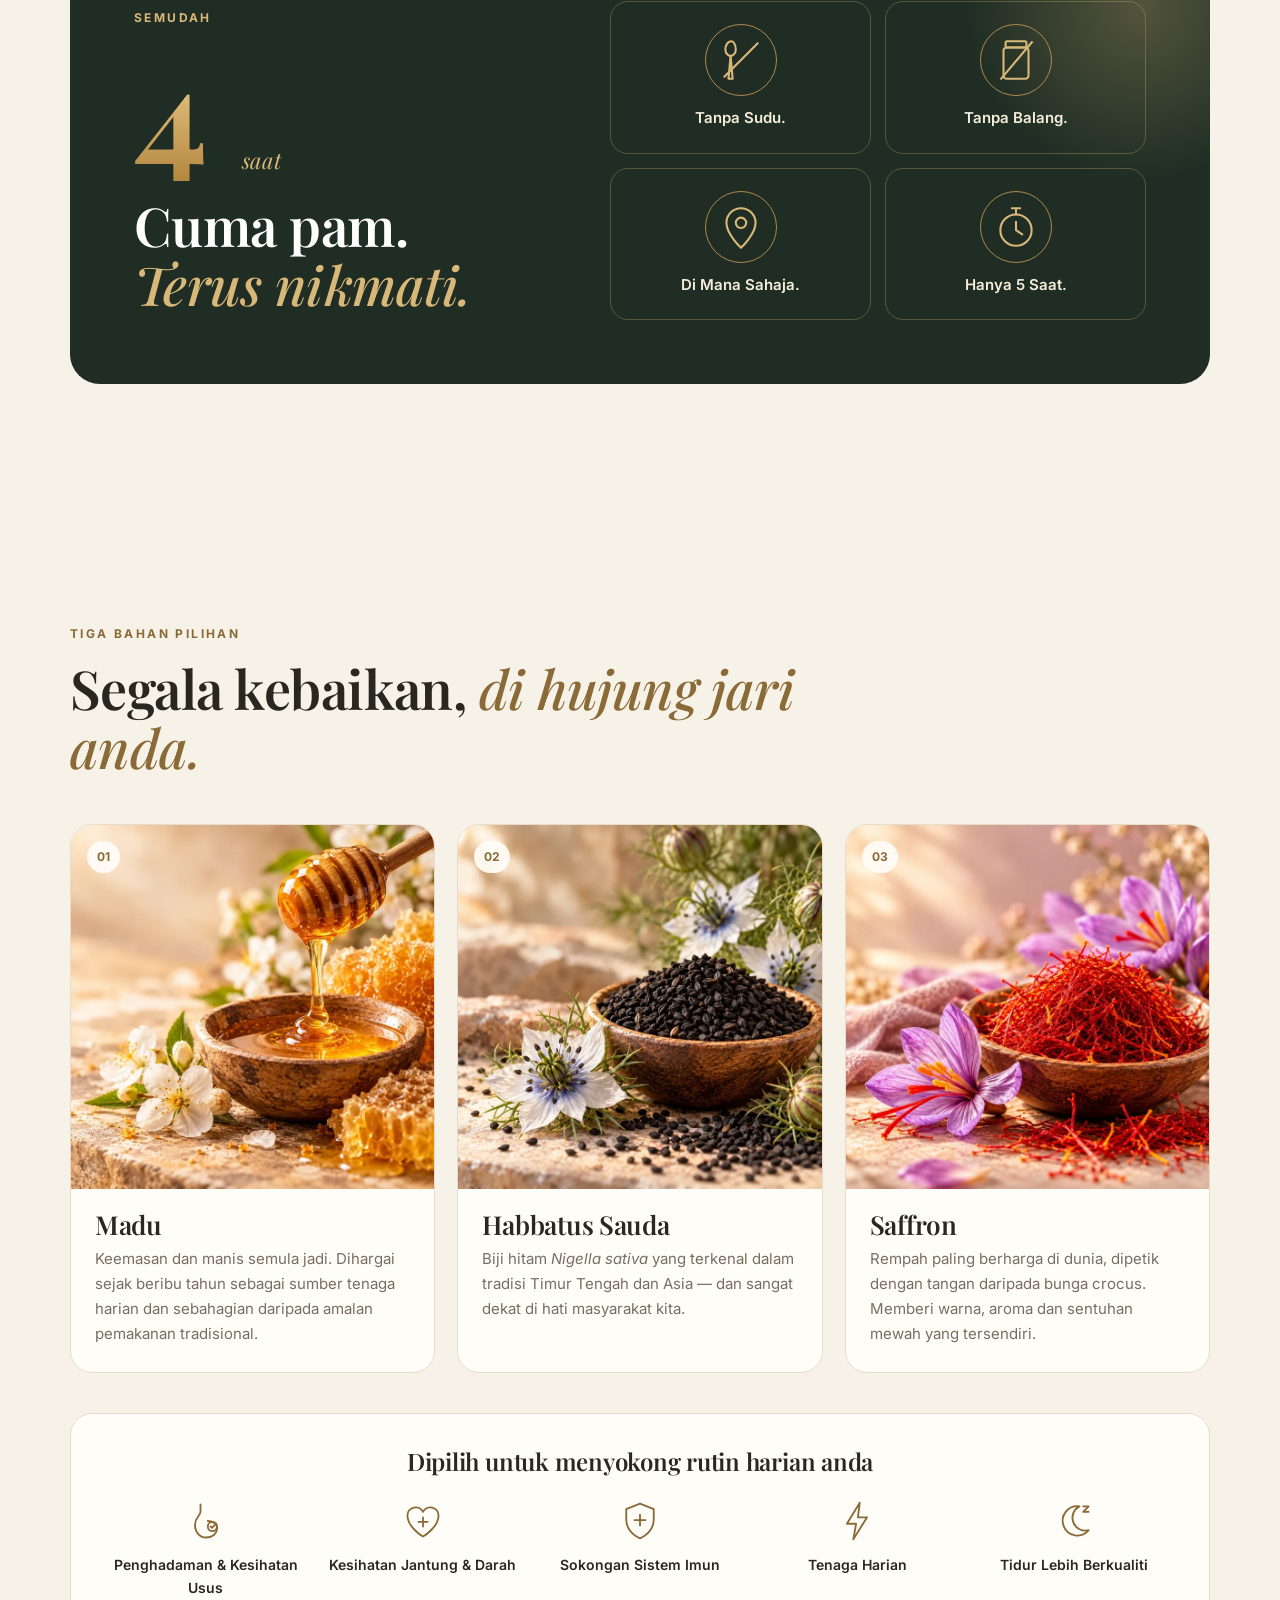
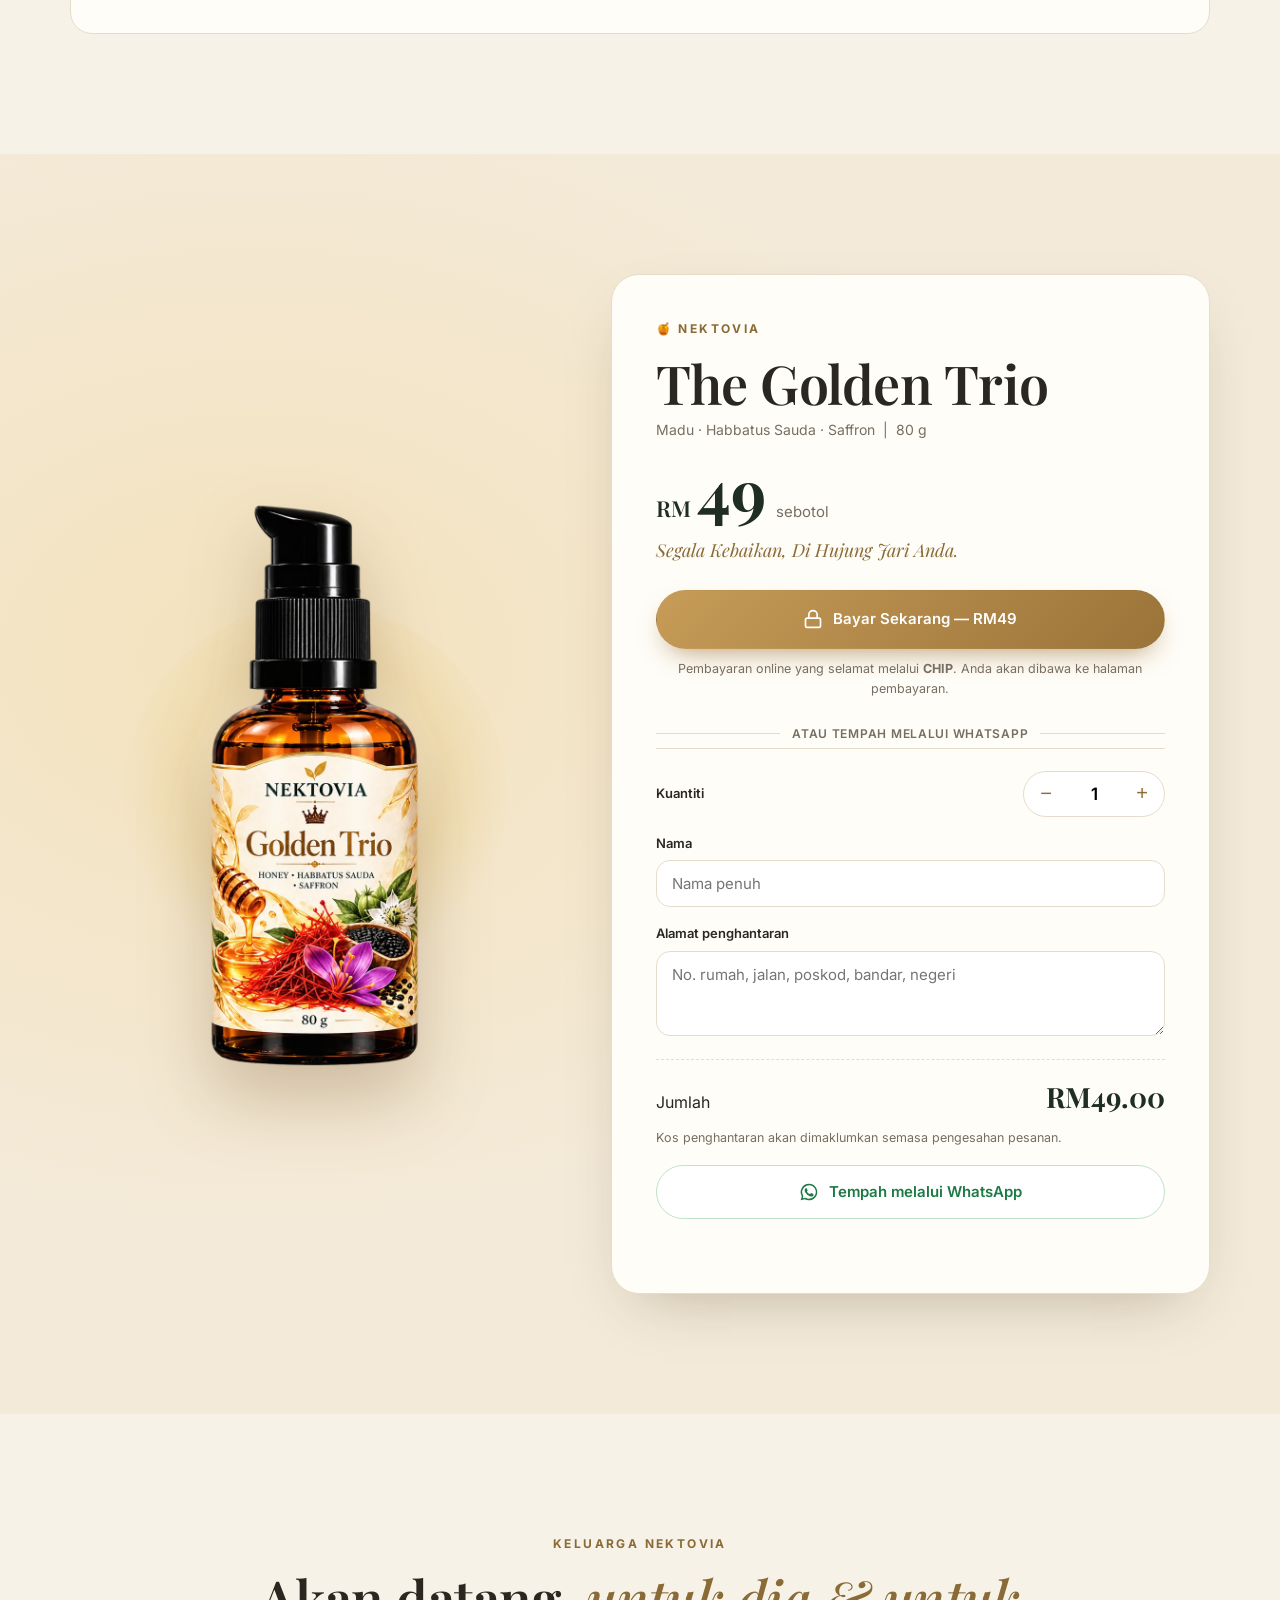
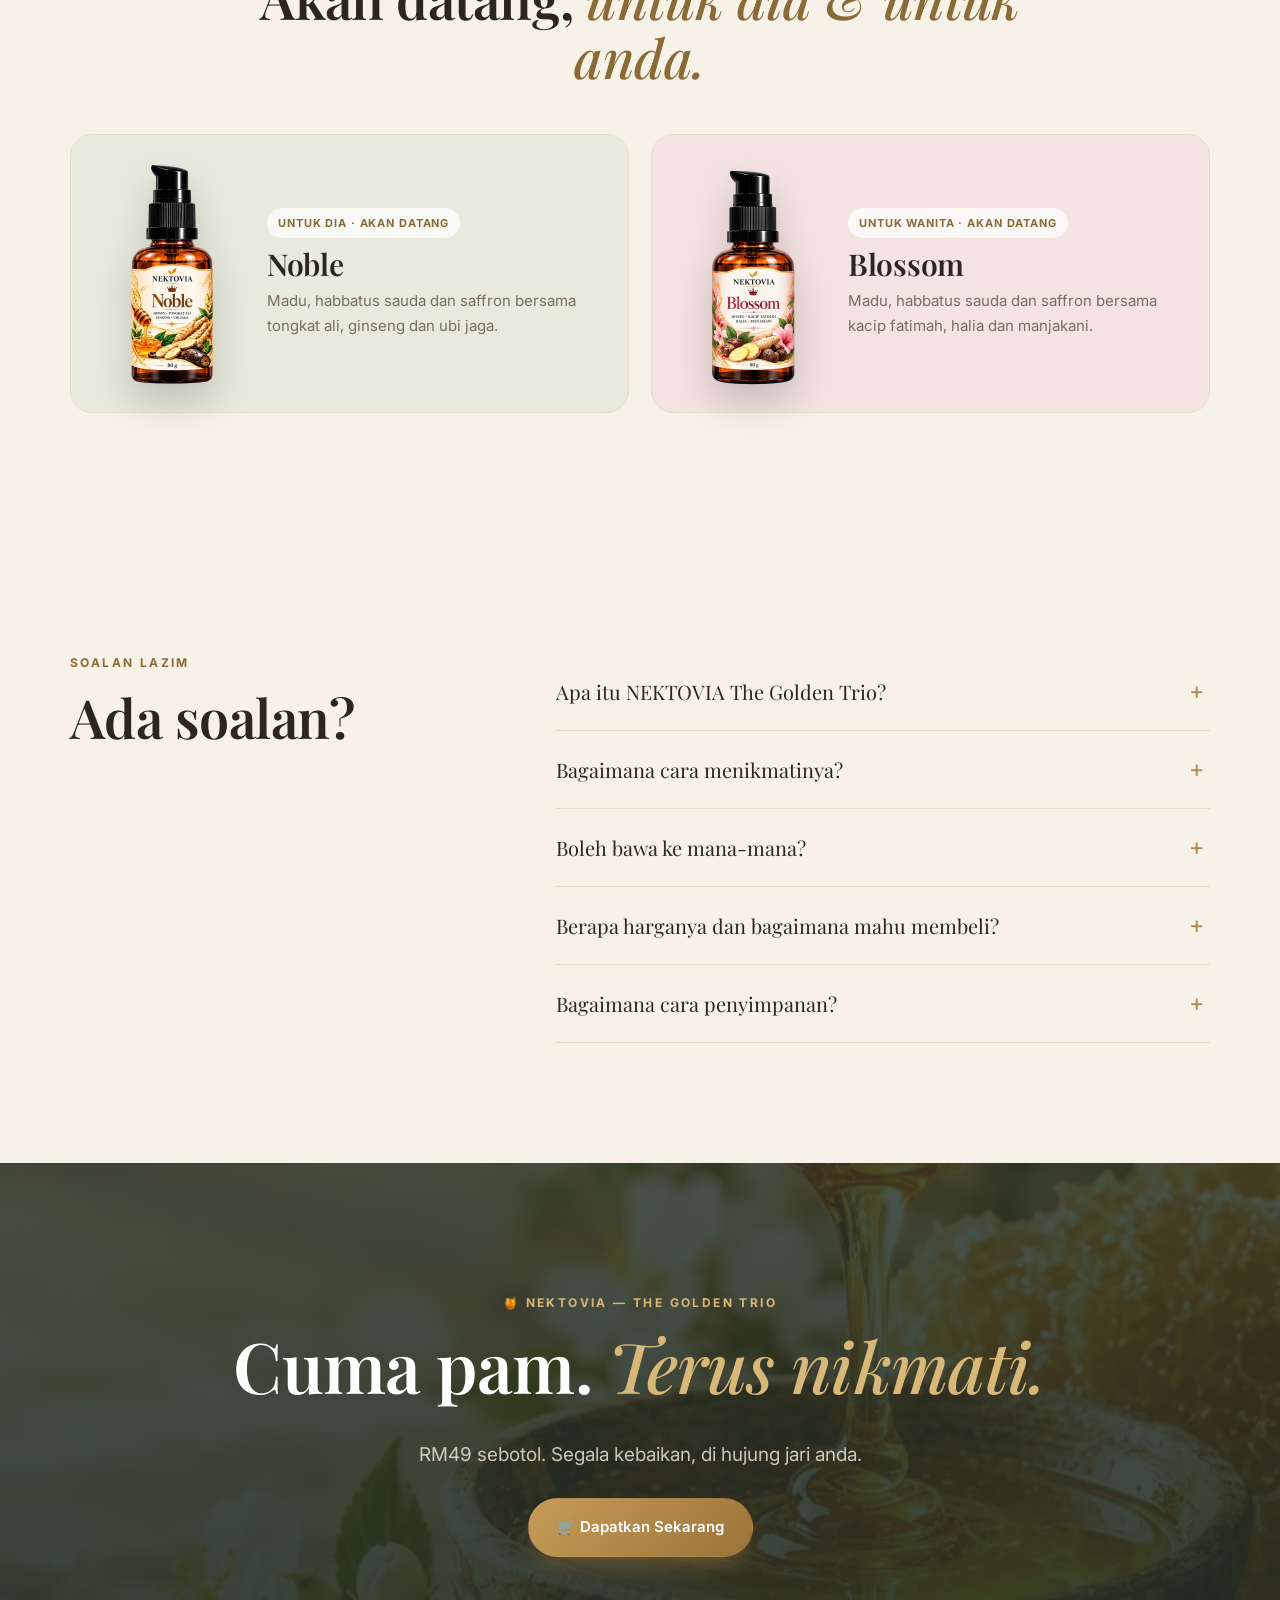
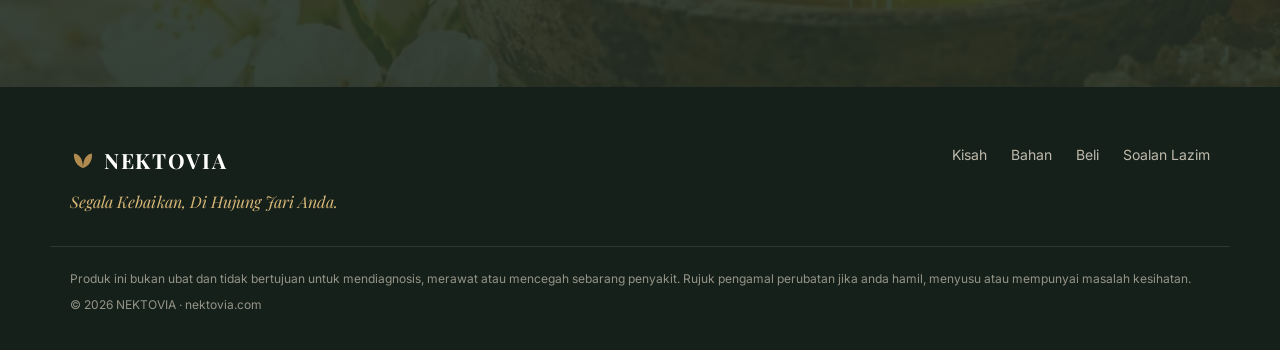
==== commit f6181840: "Add CHIP payment link as primary checkout Co-Authored-By: Claude Opus 5.5 <noreply@anthropic.com> Cl" ====
--- a/index.html
+++ b/index.html
@@ -100,6 +100,7 @@
       "offers": {
         "@type": "Offer",
         "url": "https://nektovia.com/#beli",
+        "acceptedPaymentMethod": "Pembayaran online melalui CHIP",
         "priceCurrency": "MYR",
         "price": "49.00",
         "availability": "https://schema.org/InStock",
@@ -115,7 +116,7 @@
         {"@type": "Question", "name": "Apa itu NEKTOVIA The Golden Trio?", "acceptedAnswer": {"@type": "Answer", "text": "The Golden Trio ialah produk NEKTOVIA yang menggabungkan madu, habbatus sauda dan saffron dalam satu botol pam 80 g yang mudah dibawa. Harganya RM49 sebotol."}},
         {"@type": "Question", "name": "Bagaimana cara menikmatinya?", "acceptedAnswer": {"@type": "Answer", "text": "Pam terus ke mulut atau ke atas sudu, roti, atau minuman suam kegemaran anda. Tak perlu sudu, tak perlu buka balang — hanya 5 saat."}},
         {"@type": "Question", "name": "Boleh bawa ke mana-mana?", "acceptedAnswer": {"@type": "Answer", "text": "Boleh. Botol pam yang padat ini sesuai diletak di meja pejabat, disimpan dalam beg atau dibawa ketika dalam perjalanan."}},
-        {"@type": "Question", "name": "Berapa harganya dan bagaimana mahu membeli?", "acceptedAnswer": {"@type": "Answer", "text": "RM49 sebotol. Tempah di nektovia.com melalui borang pesanan yang dihantar ke WhatsApp; pasukan NEKTOVIA akan mengesahkan pesanan dan kos penghantaran."}},
+        {"@type": "Question", "name": "Berapa harganya dan bagaimana mahu membeli?", "acceptedAnswer": {"@type": "Answer", "text": "RM49 sebotol. Beli di nektovia.com dengan menekan Bayar Sekarang untuk membayar secara online melalui CHIP, atau tempah melalui WhatsApp."}},
         {"@type": "Question", "name": "Bagaimana cara penyimpanan?", "acceptedAnswer": {"@type": "Answer", "text": "Simpan di tempat yang sejuk dan kering, jauh daripada cahaya matahari terus. Tutup pam selepas digunakan."}}
       ]
     }
@@ -321,6 +322,16 @@
       <div class="buy-price"><span class="cur">RM</span><span class="amt">49</span><span class="per">sebotol</span></div>
       <p class="tagline"><em>Segala Kebaikan, Di Hujung Jari Anda.</em></p>
 
+      <div class="pay">
+        <a href="https://pay.chip-in.asia/SxQqIwequveBLeDV23" class="btn btn-gold btn-block" id="payBtn" target="_blank" rel="noopener">
+          <svg viewBox="0 0 24 24" aria-hidden="true" class="wa"><path d="M19 11H5a2 2 0 0 0-2 2v7a2 2 0 0 0 2 2h14a2 2 0 0 0 2-2v-7a2 2 0 0 0-2-2ZM7 11V7a5 5 0 0 1 10 0v4" fill="none" stroke="currentColor" stroke-width="2" stroke-linecap="round" stroke-linejoin="round"/></svg>
+          Bayar Sekarang — RM49
+        </a>
+        <p class="pay-note">Pembayaran online yang selamat melalui <strong>CHIP</strong>. Anda akan dibawa ke halaman pembayaran.</p>
+      </div>
+
+      <div class="or"><span>atau tempah melalui WhatsApp</span></div>
+
       <form class="order" id="order" novalidate>
         <div class="qty-row">
           <label for="qty">Kuantiti</label>
@@ -340,7 +351,7 @@
         </div>
         <div class="total"><span>Jumlah</span><strong id="total">RM49.00</strong></div>
         <p class="note">Kos penghantaran akan dimaklumkan semasa pengesahan pesanan.</p>
-        <button type="submit" class="btn btn-gold btn-block">
+        <button type="submit" class="btn btn-wa btn-block">
           <svg viewBox="0 0 24 24" aria-hidden="true" class="wa"><path d="M12 2a10 10 0 0 0-8.6 15.1L2 22l5-1.3A10 10 0 1 0 12 2Zm0 18.2a8.2 8.2 0 0 1-4.2-1.2l-.3-.2-3 .8.8-2.9-.2-.3A8.2 8.2 0 1 1 12 20.2Zm4.5-6.1c-.2-.1-1.5-.7-1.7-.8s-.4-.1-.6.1-.7.8-.8 1-.3.2-.5.1a6.7 6.7 0 0 1-3.3-2.9c-.3-.4.3-.4.7-1.4a.5.5 0 0 0 0-.4l-.8-1.8c-.2-.5-.4-.4-.6-.4h-.5a1 1 0 0 0-.7.3 3 3 0 0 0-.9 2.2 5.2 5.2 0 0 0 1.1 2.7 11.8 11.8 0 0 0 4.5 4c1.7.7 2.3.8 3.2.6a2.7 2.7 0 0 0 1.8-1.2 2.2 2.2 0 0 0 .1-1.3c0-.1-.2-.2-.4-.3Z"/></svg>
           Tempah melalui WhatsApp
         </button>
@@ -400,7 +411,7 @@
       </details>
       <details class="reveal">
         <summary>Berapa harganya dan bagaimana mahu membeli?</summary>
-        <p>RM49 sebotol. Isikan borang di bahagian <a href="#beli">Beli</a> dan tekan “Tempah melalui WhatsApp” — pasukan kami akan mengesahkan pesanan dan kos penghantaran anda.</p>
+        <p>RM49 sebotol. Di bahagian <a href="#beli">Beli</a>, tekan “Bayar Sekarang” untuk membayar secara online melalui CHIP. Atau isikan borang dan tekan “Tempah melalui WhatsApp” — pasukan kami akan mengesahkan pesanan anda.</p>
       </details>
       <details class="reveal">
         <summary>Bagaimana cara penyimpanan?</summary>
--- a/assets/css/style.css
+++ b/assets/css/style.css
@@ -274,3 +274,11 @@
   .voice{bottom:84px;left:12px;padding-right:14px}
   .voice-txt small{display:none}
 }
+
+/* payment */
+.pay{display:grid;gap:10px}
+.pay-note{font-size:12.5px;color:var(--muted);text-align:center;margin:0}
+.or{display:flex;align-items:center;gap:12px;margin:24px 0 4px;font-size:12px;font-weight:600;letter-spacing:.06em;text-transform:uppercase;color:var(--muted)}
+.or::before,.or::after{content:"";flex:1;height:1px;background:var(--line)}
+.btn-wa{background:#fff;color:#1d7a45;border-color:#bfe3cc}
+.btn-wa:hover{background:#f1faf4;border-color:#25a35a}
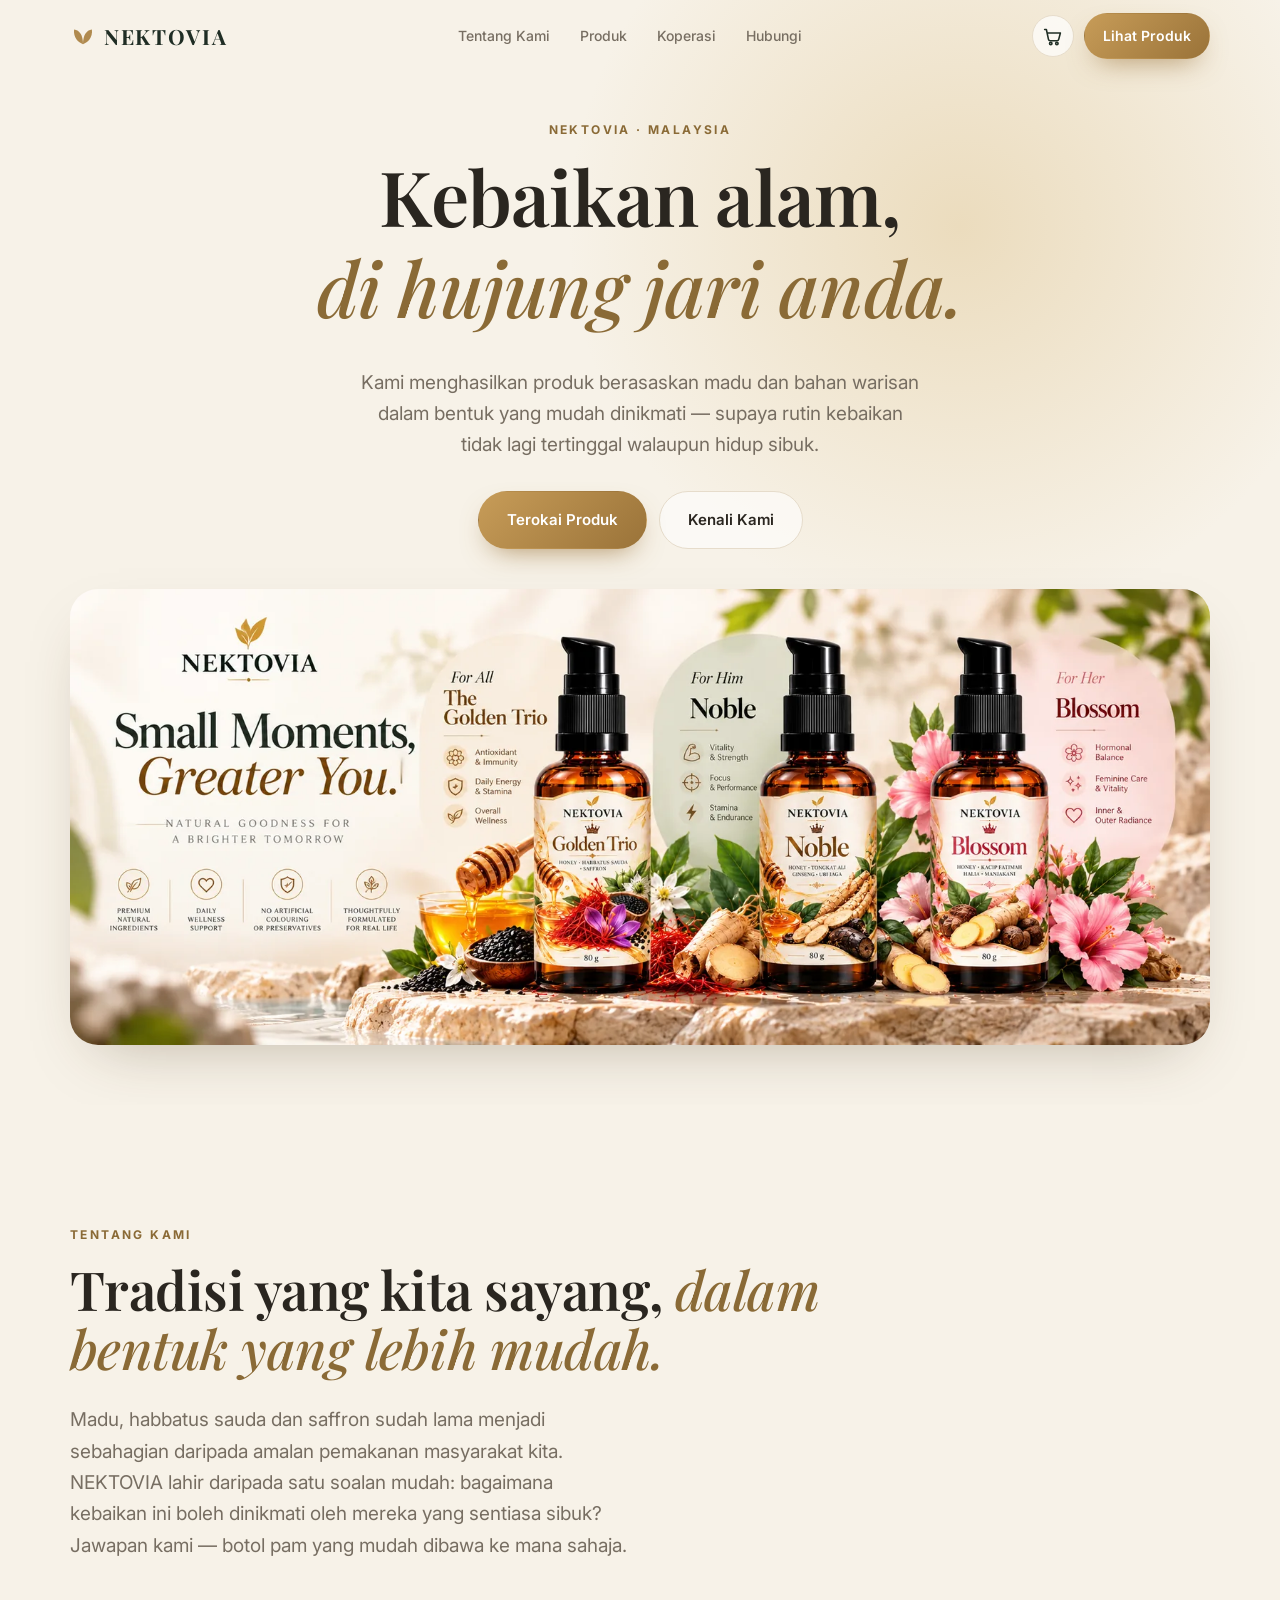
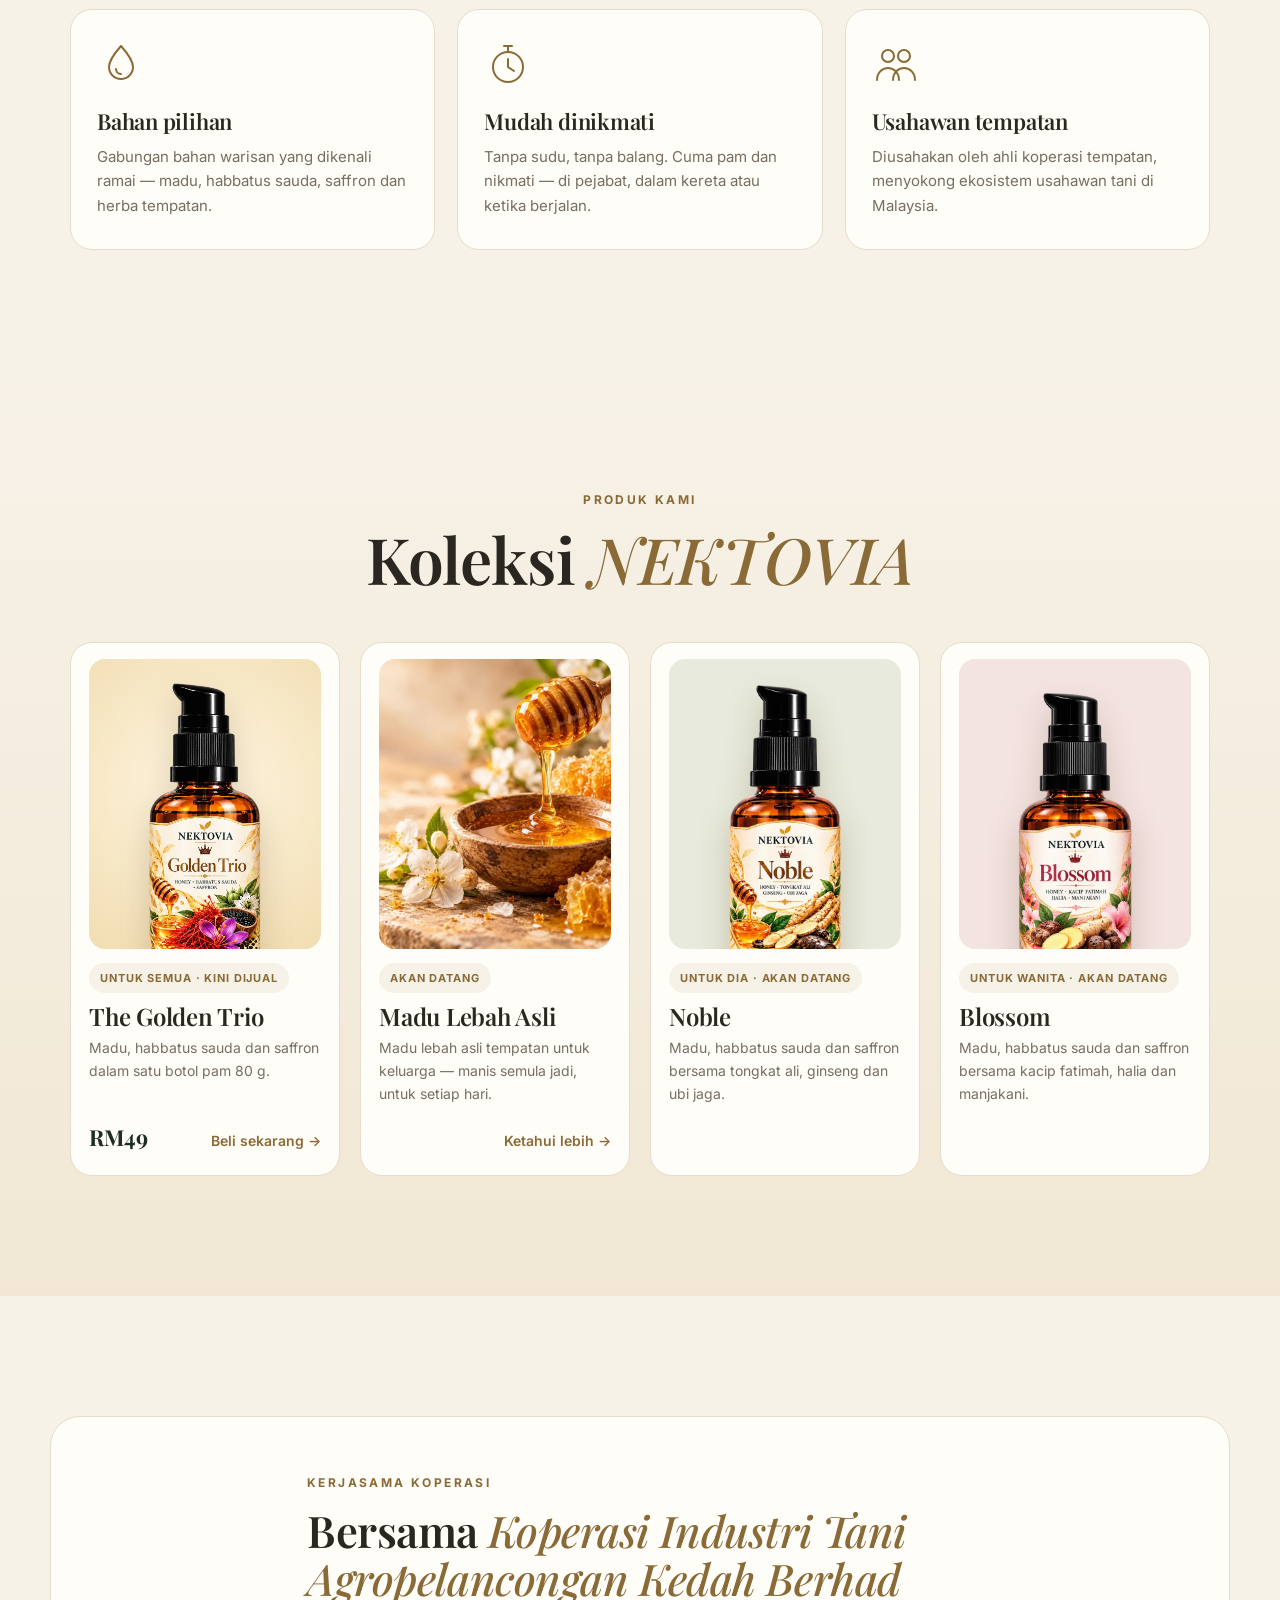
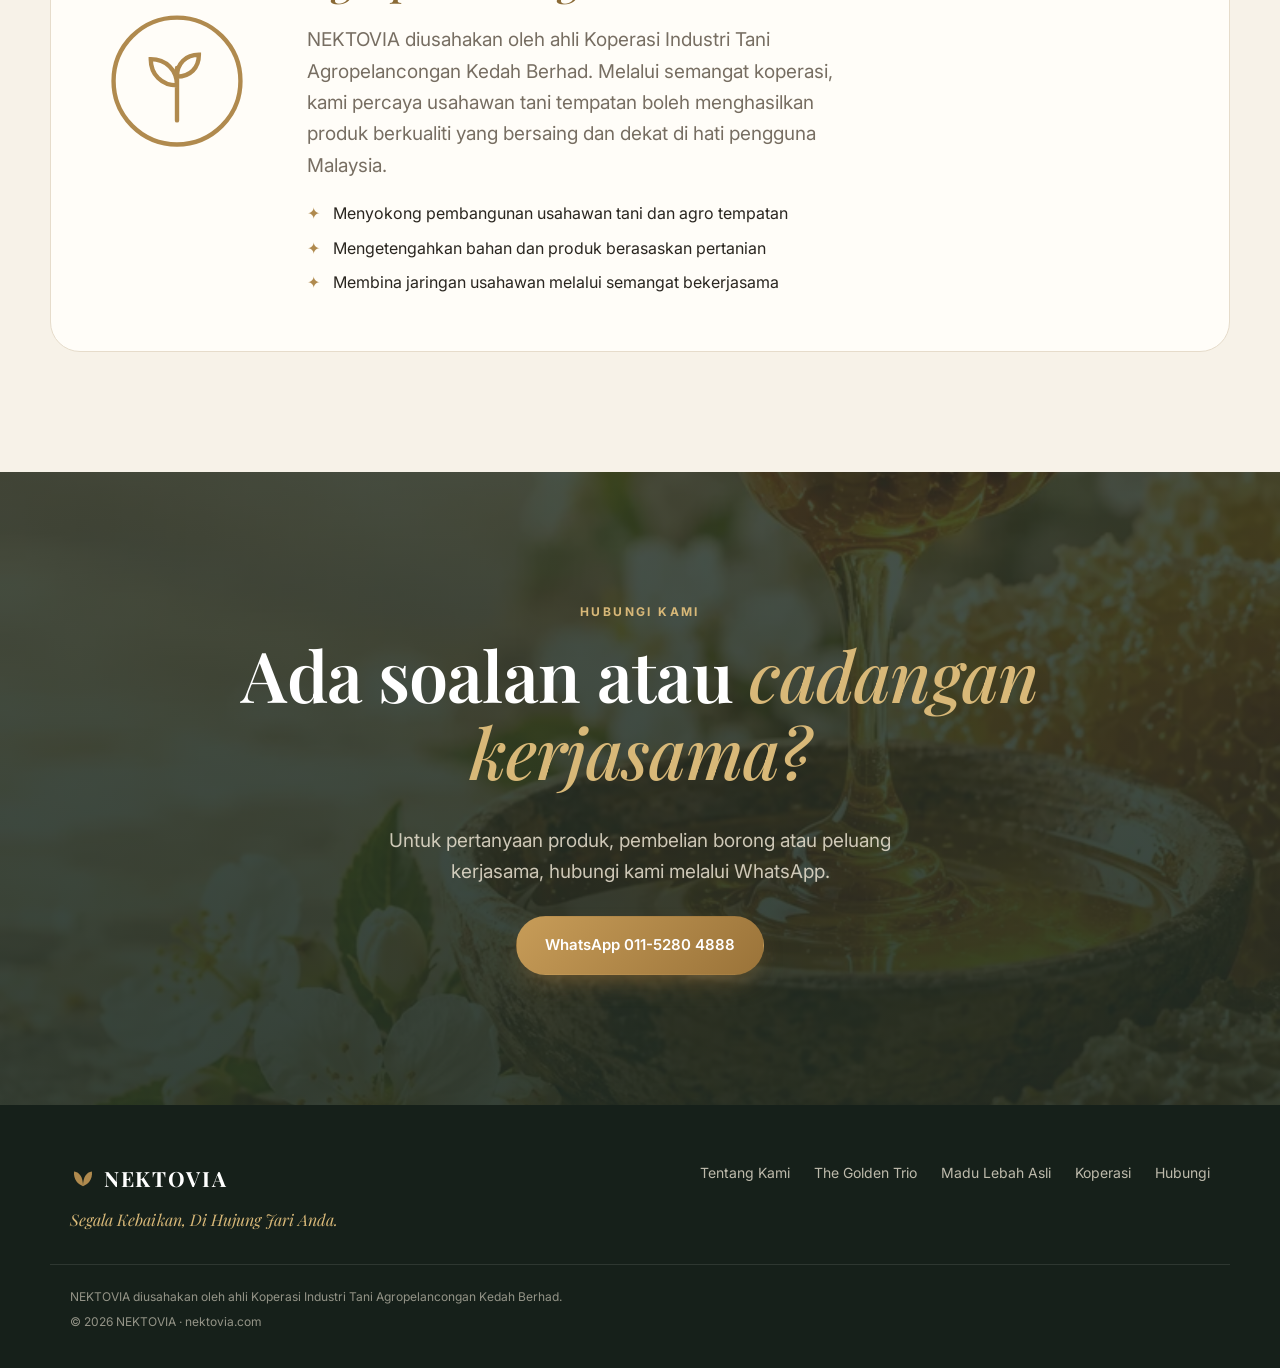
==== commit 335229ed: "Restructure into corporate site, product landing pages and CHIP checkout - / corporate page; Golden " ====
--- a/index.html
+++ b/index.html
@@ -3,50 +3,30 @@
 <head>
 <meta charset="utf-8">
 <meta name="viewport" content="width=device-width,initial-scale=1">
-<title>NEKTOVIA — The Golden Trio | Madu, Habbatus Sauda &amp; Saffron dalam Botol Pam</title>
-<meta name="description" content="The Golden Trio oleh NEKTOVIA: gabungan madu, habbatus sauda dan saffron dalam satu botol pam 80 g yang mudah dibawa. Tanpa sudu, tanpa balang. Cuma pam, terus nikmati. RM49 sebotol, penghantaran seluruh Malaysia.">
-<meta name="keywords" content="NEKTOVIA, The Golden Trio, madu habbatus sauda saffron, madu botol pam, madu mudah bawa, madu saffron, habbatus sauda, madu Malaysia">
-<meta name="robots" content="index, follow, max-image-preview:large, max-snippet:-1, max-video-preview:-1">
-<meta name="author" content="NEKTOVIA">
+<title>NEKTOVIA — Kebaikan Alam, Di Hujung Jari Anda</title>
+<meta name="description" content="NEKTOVIA ialah jenama Malaysia yang menghasilkan produk berasaskan madu dan bahan warisan dalam bentuk yang mudah dinikmati. Diusahakan oleh ahli Koperasi Industri Tani Agropelancongan Kedah Berhad.">
+<meta name="robots" content="index, follow, max-image-preview:large">
 <meta name="theme-color" content="#f7f2e8">
 <link rel="canonical" href="https://nektovia.com/">
 <link rel="alternate" hreflang="ms-MY" href="https://nektovia.com/">
-<link rel="alternate" hreflang="x-default" href="https://nektovia.com/">
-
-<!-- GEO: sasaran lokasi -->
 <meta name="geo.region" content="MY">
 <meta name="geo.placename" content="Malaysia">
-<meta name="language" content="Malay">
-<meta name="distribution" content="Malaysia">
-
-<!-- Open Graph / sosial -->
-<meta property="og:type" content="product">
+<meta property="og:type" content="website">
 <meta property="og:site_name" content="NEKTOVIA">
 <meta property="og:url" content="https://nektovia.com/">
-<meta property="og:title" content="NEKTOVIA — The Golden Trio | Cuma pam. Terus nikmati.">
-<meta property="og:description" content="Madu, habbatus sauda dan saffron dalam satu botol pam. Tanpa sudu, tanpa balang. RM49 sebotol.">
-<meta property="og:image" content="https://nektovia.com/assets/img/og.jpg">
-<meta property="og:image:width" content="1200">
-<meta property="og:image:height" content="630">
-<meta property="og:image:alt" content="NEKTOVIA The Golden Trio — Cara baharu menikmati madu">
+<meta property="og:title" content="NEKTOVIA — Kebaikan Alam, Di Hujung Jari Anda">
+<meta property="og:description" content="Produk berasaskan madu dan bahan warisan, mudah dinikmati di mana sahaja.">
+<meta property="og:image" content="https://nektovia.com/assets/img/koleksi.webp">
 <meta property="og:locale" content="ms_MY">
-<meta property="product:price:amount" content="49.00">
-<meta property="product:price:currency" content="MYR">
 <meta name="twitter:card" content="summary_large_image">
-<meta name="twitter:title" content="NEKTOVIA — The Golden Trio">
-<meta name="twitter:description" content="Madu, habbatus sauda dan saffron dalam satu botol pam. RM49 sebotol.">
-<meta name="twitter:image" content="https://nektovia.com/assets/img/og.jpg">
-
-<link rel="icon" href="assets/favicon.svg" type="image/svg+xml">
-<link rel="apple-touch-icon" href="assets/img/apple-touch-icon.png">
-<link rel="manifest" href="site.webmanifest">
+<link rel="icon" href="/assets/favicon.svg" type="image/svg+xml">
+<link rel="apple-touch-icon" href="/assets/img/apple-touch-icon.png">
+<link rel="manifest" href="/site.webmanifest">
 <link rel="alternate" type="text/plain" title="LLM summary" href="https://nektovia.com/llms.txt">
 <link rel="preconnect" href="https://fonts.googleapis.com">
 <link rel="preconnect" href="https://fonts.gstatic.com" crossorigin>
 <link href="https://fonts.googleapis.com/css2?family=Playfair+Display:ital,wght@0,500;0,600;0,700;1,500;1,600&family=Inter:wght@400;500;600;700&display=swap" rel="stylesheet">
-<link rel="preload" as="image" href="assets/img/golden-trio.webp">
-<link rel="stylesheet" href="assets/css/style.css">
-
+<link rel="stylesheet" href="/assets/css/style.css">
 <script type="application/ld+json">
 {
   "@context": "https://schema.org",
@@ -58,7 +38,9 @@
       "url": "https://nektovia.com/",
       "logo": "https://nektovia.com/assets/img/apple-touch-icon.png",
       "slogan": "Segala Kebaikan, Di Hujung Jari Anda.",
-      "areaServed": {"@type": "Country", "name": "Malaysia"}
+      "description": "Jenama Malaysia yang menghasilkan produk berasaskan madu dan bahan warisan dalam bentuk yang mudah dinikmati. Diusahakan oleh ahli Koperasi Industri Tani Agropelancongan Kedah Berhad.",
+      "areaServed": {"@type": "Country", "name": "Malaysia"},
+      "contactPoint": {"@type": "ContactPoint", "contactType": "customer service", "telephone": "+60-11-5280-4888", "availableLanguage": ["ms", "en"]}
     },
     {
       "@type": "WebSite",
@@ -69,55 +51,11 @@
       "publisher": {"@id": "https://nektovia.com/#org"}
     },
     {
-      "@type": "WebPage",
-      "@id": "https://nektovia.com/#webpage",
-      "url": "https://nektovia.com/",
-      "name": "NEKTOVIA — The Golden Trio | Madu, Habbatus Sauda & Saffron dalam Botol Pam",
-      "inLanguage": "ms-MY",
-      "isPartOf": {"@id": "https://nektovia.com/#website"},
-      "about": {"@id": "https://nektovia.com/#product"},
-      "primaryImageOfPage": "https://nektovia.com/assets/img/og.jpg"
-    },
-    {
-      "@type": "Product",
-      "@id": "https://nektovia.com/#product",
-      "name": "NEKTOVIA The Golden Trio",
-      "alternateName": "Golden Trio",
-      "sku": "NKT-GT-80",
-      "category": "Madu & Makanan Kesihatan",
-      "image": [
-        "https://nektovia.com/assets/img/golden-trio.webp",
-        "https://nektovia.com/assets/img/banner.webp"
-      ],
-      "description": "Gabungan madu, habbatus sauda dan saffron dalam satu botol pam 80 g yang mudah dibawa. Tanpa sudu, tanpa balang — cuma pam, terus nikmati dalam 5 saat.",
-      "brand": {"@type": "Brand", "name": "NEKTOVIA"},
-      "manufacturer": {"@id": "https://nektovia.com/#org"},
-      "weight": {"@type": "QuantitativeValue", "value": 80, "unitCode": "GRM"},
-      "additionalProperty": [
-        {"@type": "PropertyValue", "name": "Bahan", "value": "Madu, Habbatus Sauda, Saffron"},
-        {"@type": "PropertyValue", "name": "Bekas", "value": "Botol pam kaca ambar"}
-      ],
-      "offers": {
-        "@type": "Offer",
-        "url": "https://nektovia.com/#beli",
-        "acceptedPaymentMethod": "Pembayaran online melalui CHIP",
-        "priceCurrency": "MYR",
-        "price": "49.00",
-        "availability": "https://schema.org/InStock",
-        "itemCondition": "https://schema.org/NewCondition",
-        "eligibleRegion": {"@type": "Country", "name": "MY"},
-        "seller": {"@id": "https://nektovia.com/#org"}
-      }
-    },
-    {
-      "@type": "FAQPage",
-      "@id": "https://nektovia.com/#faq",
-      "mainEntity": [
-        {"@type": "Question", "name": "Apa itu NEKTOVIA The Golden Trio?", "acceptedAnswer": {"@type": "Answer", "text": "The Golden Trio ialah produk NEKTOVIA yang menggabungkan madu, habbatus sauda dan saffron dalam satu botol pam 80 g yang mudah dibawa. Harganya RM49 sebotol."}},
-        {"@type": "Question", "name": "Bagaimana cara menikmatinya?", "acceptedAnswer": {"@type": "Answer", "text": "Pam terus ke mulut atau ke atas sudu, roti, atau minuman suam kegemaran anda. Tak perlu sudu, tak perlu buka balang — hanya 5 saat."}},
-        {"@type": "Question", "name": "Boleh bawa ke mana-mana?", "acceptedAnswer": {"@type": "Answer", "text": "Boleh. Botol pam yang padat ini sesuai diletak di meja pejabat, disimpan dalam beg atau dibawa ketika dalam perjalanan."}},
-        {"@type": "Question", "name": "Berapa harganya dan bagaimana mahu membeli?", "acceptedAnswer": {"@type": "Answer", "text": "RM49 sebotol. Beli di nektovia.com dengan menekan Bayar Sekarang untuk membayar secara online melalui CHIP, atau tempah melalui WhatsApp."}},
-        {"@type": "Question", "name": "Bagaimana cara penyimpanan?", "acceptedAnswer": {"@type": "Answer", "text": "Simpan di tempat yang sejuk dan kering, jauh daripada cahaya matahari terus. Tutup pam selepas digunakan."}}
+      "@type": "ItemList",
+      "name": "Produk NEKTOVIA",
+      "itemListElement": [
+        {"@type": "ListItem", "position": 1, "url": "https://nektovia.com/goldentrio/", "name": "The Golden Trio"},
+        {"@type": "ListItem", "position": 2, "url": "https://nektovia.com/madulebahasli/", "name": "Madu Lebah Asli"}
       ]
     }
   ]
@@ -125,309 +63,138 @@
 </script>
 </head>
 <body>
-
 <a class="skip" href="#utama">Langkau ke kandungan</a>
 
 <header class="nav" id="nav">
   <div class="wrap nav-in">
-    <a href="#" class="logo" aria-label="NEKTOVIA laman utama">
+    <a href="/" class="logo" aria-label="NEKTOVIA laman utama">
       <svg class="logo-leaf" viewBox="0 0 32 24" aria-hidden="true"><path d="M16 22C10 20 4 14 5 4c7 1 11 7 11 18Z"/><path d="M16 22c6-2 12-8 11-18-7 1-11 7-11 18Z"/></svg>
       NEKTOVIA
     </a>
     <nav class="nav-links" aria-label="Navigasi utama">
-      <a href="#kisah">Kisah</a>
-      <a href="#golden-trio">Golden Trio</a>
-      <a href="#bahan">Bahan</a>
-      <a href="#soalan">Soalan Lazim</a>
+      <a href="#tentang">Tentang Kami</a>
+      <a href="#produk">Produk</a>
+      <a href="#koperasi">Koperasi</a>
+      <a href="#hubungi">Hubungi</a>
     </nav>
-    <a href="#beli" class="btn btn-gold btn-sm">Beli · RM49</a>
+    <div class="nav-actions">
+      <a href="/checkout/" class="cart-btn" aria-label="Troli">
+        <svg viewBox="0 0 24 24" aria-hidden="true"><path d="M3 4h2l2.4 11.2a2 2 0 0 0 2 1.6h7.7a2 2 0 0 0 2-1.5L21 8H6.2"/><circle cx="10" cy="20" r="1.4"/><circle cx="17" cy="20" r="1.4"/></svg>
+        <span class="cart-count" data-cart-count hidden>0</span>
+      </a>
+      <a href="#produk" class="btn btn-gold btn-sm">Lihat Produk</a>
+    </div>
   </div>
 </header>
 
 <main id="utama">
 
-<!-- HERO -->
-<section class="hero">
+<section class="hero corp-hero">
   <div class="hero-glow" aria-hidden="true"></div>
-  <div class="wrap hero-grid">
-    <div class="hero-copy">
-      <p class="eyebrow reveal">⏰ Untuk anda yang sentiasa sibuk</p>
-      <h1 class="reveal">Hidup makin sibuk.<br><em>Nak makan madu pun tak sempat?</em></h1>
-      <p class="lead reveal">Madu, Habbatus Sauda dan Saffron — kini dalam satu botol pam yang boleh dinikmati di mana sahaja.</p>
+  <div class="wrap">
+    <div class="corp-hero-copy">
+      <p class="eyebrow reveal">NEKTOVIA · Malaysia</p>
+      <h1 class="reveal">Kebaikan alam,<br><em>di hujung jari anda.</em></h1>
+      <p class="lead reveal">Kami menghasilkan produk berasaskan madu dan bahan warisan dalam bentuk yang mudah dinikmati — supaya rutin kebaikan tidak lagi tertinggal walaupun hidup sibuk.</p>
       <div class="hero-cta reveal">
-        <a href="#beli" class="btn btn-gold">Dapatkan Sekarang — RM49</a>
-        <a href="#kisah" class="btn btn-ghost">Kenapa NEKTOVIA?</a>
+        <a href="#produk" class="btn btn-gold">Terokai Produk</a>
+        <a href="#tentang" class="btn btn-ghost">Kenali Kami</a>
       </div>
-      <ul class="hero-pills reveal" aria-label="Kelebihan">
-        <li>Tanpa sudu</li><li>Tanpa balang</li><li>Hanya 5 saat</li>
-      </ul>
-    </div>
-    <div class="hero-visual">
-      <div class="halo" aria-hidden="true"></div>
-      <img src="assets/img/golden-trio.webp" width="800" height="1200" alt="Botol pam NEKTOVIA The Golden Trio 80 g" class="hero-bottle">
-      <div class="price-tag" aria-hidden="true"><span>RM</span>49<small>sebotol</small></div>
-    </div>
-  </div>
-</section>
-
-<!-- MARQUEE -->
-<div class="marquee" aria-hidden="true">
-  <div class="marquee-track">
-    <span>Madu</span><i>✦</i><span>Habbatus Sauda</span><i>✦</i><span>Saffron</span><i>✦</i><span>Cuma pam. Terus nikmati.</span><i>✦</i>
-    <span>Madu</span><i>✦</i><span>Habbatus Sauda</span><i>✦</i><span>Saffron</span><i>✦</i><span>Cuma pam. Terus nikmati.</span><i>✦</i>
-  </div>
-</div>
-
-<!-- STORY -->
-<section class="section" id="kisah">
+    </div>
+    <div class="corp-hero-img reveal">
+      <img src="/assets/img/koleksi.webp" width="1600" height="640" alt="Koleksi NEKTOVIA: The Golden Trio, Noble dan Blossom">
+    </div>
+  </div>
+</section>
+
+<section class="section" id="tentang">
   <div class="wrap">
     <div class="section-head reveal">
-      <p class="eyebrow">Sehari dalam hidup anda</p>
-      <h2>Kadang-kadang, perkara kecil untuk diri sendiri pun <em>kita terlepas pandang.</em></h2>
-    </div>
-    <div class="day">
-      <article class="day-card reveal">
-        <div class="day-img"><img src="assets/img/pagi.webp" width="1100" height="825" alt="Lelaki tergesa-gesa keluar rumah pada waktu pagi sambil mencapai botol Golden Trio" loading="lazy"></div>
-        <span class="day-time">07:30 pagi</span>
-        <p>Pagi-pagi dah kelam-kabut nak pergi kerja.</p>
+      <p class="eyebrow">Tentang kami</p>
+      <h2>Tradisi yang kita sayang, <em>dalam bentuk yang lebih mudah.</em></h2>
+      <p class="lead">Madu, habbatus sauda dan saffron sudah lama menjadi sebahagian daripada amalan pemakanan masyarakat kita. NEKTOVIA lahir daripada satu soalan mudah: bagaimana kebaikan ini boleh dinikmati oleh mereka yang sentiasa sibuk? Jawapan kami — botol pam yang mudah dibawa ke mana sahaja.</p>
+    </div>
+    <div class="values">
+      <article class="value reveal">
+        <svg viewBox="0 0 48 48" aria-hidden="true"><path d="M24 6c-8 9-12 15-12 21a12 12 0 0 0 24 0c0-6-4-12-12-21Z"/><path d="M19 29a5 5 0 0 0 5 5"/></svg>
+        <h3>Bahan pilihan</h3>
+        <p>Gabungan bahan warisan yang dikenali ramai — madu, habbatus sauda, saffron dan herba tempatan.</p>
       </article>
-      <article class="day-card day-card--text reveal">
-        <div class="day-office" aria-hidden="true">
-          <div class="notif"><b>Mesyuarat</b> 9:00 pagi</div>
-          <div class="notif"><b>Emel baharu</b> (27)</div>
-          <div class="notif"><b>Tarikh akhir</b> hari ini</div>
-          <div class="notif"><b>Panggilan</b> tidak dijawab (3)</div>
-        </div>
-        <span class="day-time">09:00 pagi</span>
-        <p>Sampai pejabat, macam-macam urusan menunggu.</p>
+      <article class="value reveal">
+        <svg viewBox="0 0 48 48" aria-hidden="true"><circle cx="24" cy="27" r="15"/><path d="M24 27v-8M24 27l6 4M20 6h8M24 6v6"/></svg>
+        <h3>Mudah dinikmati</h3>
+        <p>Tanpa sudu, tanpa balang. Cuma pam dan nikmati — di pejabat, dalam kereta atau ketika berjalan.</p>
       </article>
-      <article class="day-card reveal">
-        <div class="day-img"><img src="assets/img/jalan.webp" width="1100" height="825" alt="Lelaki dalam kereta ketika kesesakan jalan raya memegang botol Golden Trio" loading="lazy"></div>
-        <span class="day-time">06:15 petang</span>
-        <p>Balik pula, kena hadap kesesakan jalan raya.</p>
+      <article class="value reveal">
+        <svg viewBox="0 0 48 48" aria-hidden="true"><circle cx="16" cy="16" r="6"/><circle cx="32" cy="16" r="6"/><path d="M5 40c0-7 5-12 11-12s11 5 11 12M21 40c0-7 5-12 11-12s11 5 11 12"/></svg>
+        <h3>Usahawan tempatan</h3>
+        <p>Diusahakan oleh ahli koperasi tempatan, menyokong ekosistem usahawan tani di Malaysia.</p>
       </article>
     </div>
   </div>
 </section>
 
-<!-- INTRO -->
-<section class="section intro" id="golden-trio">
-  <div class="wrap intro-grid">
-    <div class="intro-visual reveal">
-      <img src="assets/img/banner.webp" width="1600" height="669" alt="Poster NEKTOVIA The Golden Trio — Cara baharu menikmati madu" loading="lazy">
-    </div>
-    <div class="intro-copy reveal">
-      <p class="eyebrow">Sebab itulah</p>
-      <h2>NEKTOVIA dicipta.</h2>
-      <p class="lead">Memperkenalkan <strong>The Golden Trio</strong> — gabungan madu, habbatus sauda dan saffron dalam satu botol pam yang mudah dibawa.</p>
-      <ol class="trio-list">
-        <li><span>01</span>Madu</li>
-        <li><span>02</span>Habbatus Sauda</li>
-        <li><span>03</span>Saffron</li>
-      </ol>
-    </div>
-  </div>
-</section>
-
-<!-- HOW -->
-<section class="section how">
+<section class="section intro" id="produk">
   <div class="wrap">
     <div class="section-head center reveal">
-      <p class="eyebrow">Ke mana sahaja anda pergi</p>
-      <h2>Bila teringin menikmati madu,<br><em>tak perlu cari sudu atau buka balang.</em></h2>
-    </div>
-    <div class="places">
-      <div class="place reveal">
-        <svg viewBox="0 0 48 48" aria-hidden="true"><rect x="6" y="20" width="36" height="4" rx="1"/><path d="M10 24v16M38 24v16"/><rect x="24" y="8" width="7" height="12" rx="2"/><path d="M26 8V5h3v3"/></svg>
-        <h3>Letak di meja pejabat.</h3>
+      <p class="eyebrow">Produk kami</p>
+      <h2>Koleksi <em>NEKTOVIA</em></h2>
+    </div>
+    <div class="prods">
+      <a class="prod reveal" href="/goldentrio/">
+        <div class="prod-img"><img src="/assets/img/golden-trio.webp" width="800" height="1200" alt="NEKTOVIA The Golden Trio" loading="lazy"></div>
+        <span class="badge">Untuk Semua · Kini Dijual</span>
+        <h3>The Golden Trio</h3>
+        <p>Madu, habbatus sauda dan saffron dalam satu botol pam 80 g.</p>
+        <span class="prod-foot"><b>RM49</b><span class="prod-cta">Beli sekarang →</span></span>
+      </a>
+      <a class="prod reveal" href="/madulebahasli/">
+        <div class="prod-img prod-img--photo"><img src="/assets/img/madu.webp" width="800" height="800" alt="Madu lebah asli" loading="lazy"></div>
+        <span class="badge">Akan Datang</span>
+        <h3>Madu Lebah Asli</h3>
+        <p>Madu lebah asli tempatan untuk keluarga — manis semula jadi, untuk setiap hari.</p>
+        <span class="prod-foot"><b>&nbsp;</b><span class="prod-cta">Ketahui lebih →</span></span>
+      </a>
+      <div class="prod prod--soon reveal">
+        <div class="prod-img prod-img--sage"><img src="/assets/img/noble.webp" width="600" height="900" alt="NEKTOVIA Noble" loading="lazy"></div>
+        <span class="badge">Untuk Dia · Akan Datang</span>
+        <h3>Noble</h3>
+        <p>Madu, habbatus sauda dan saffron bersama tongkat ali, ginseng dan ubi jaga.</p>
       </div>
-      <div class="place reveal">
-        <svg viewBox="0 0 48 48" aria-hidden="true"><path d="M8 18h32l-3 22H11z"/><path d="M17 18v-4a7 7 0 0 1 14 0v4"/></svg>
-        <h3>Simpan dalam beg.</h3>
+      <div class="prod prod--soon reveal">
+        <div class="prod-img prod-img--rose"><img src="/assets/img/blossom.webp" width="600" height="900" alt="NEKTOVIA Blossom" loading="lazy"></div>
+        <span class="badge">Untuk Wanita · Akan Datang</span>
+        <h3>Blossom</h3>
+        <p>Madu, habbatus sauda dan saffron bersama kacip fatimah, halia dan manjakani.</p>
       </div>
-      <div class="place reveal">
-        <svg viewBox="0 0 48 48" aria-hidden="true"><circle cx="27" cy="8" r="3.5"/><path d="M25 14l-6 10 7 4-3 13M25 14l6 7 6 1M19 24l-6 4M26 28l6 13"/></svg>
-        <h3>Bawa bersama ketika berjalan.</h3>
-      </div>
-    </div>
-
-    <div class="pump reveal">
-      <div class="pump-copy">
-        <p class="eyebrow">Semudah</p>
-        <div class="count"><span id="count">5</span><small>saat</small></div>
-        <h2>Cuma pam.<br><em>Terus nikmati.</em></h2>
-      </div>
-      <ul class="pump-feats">
-        <li><svg viewBox="0 0 48 48" aria-hidden="true"><path d="M15 6c-4 0-6 4-6 8s3 6 5 6l-2 22h4l-2-22c2 0 5-2 5-6s-2-8-4-8Z"/><path d="M8 40 40 8"/></svg>Tanpa Sudu.</li>
-        <li><svg viewBox="0 0 48 48" aria-hidden="true"><rect x="12" y="12" width="24" height="30" rx="3"/><rect x="14" y="6" width="20" height="6" rx="1.5"/><path d="M8 44 40 6"/></svg>Tanpa Balang.</li>
-        <li><svg viewBox="0 0 48 48" aria-hidden="true"><path d="M24 44s14-13 14-24a14 14 0 0 0-28 0c0 11 14 24 14 24Z"/><circle cx="24" cy="20" r="5"/></svg>Di Mana Sahaja.</li>
-        <li><svg viewBox="0 0 48 48" aria-hidden="true"><circle cx="24" cy="27" r="15"/><path d="M24 27v-8M24 27l6 4M20 6h8M24 6v6"/></svg>Hanya 5 Saat.</li>
+    </div>
+  </div>
+</section>
+
+<section class="section" id="koperasi">
+  <div class="wrap coop reveal">
+    <div class="coop-mark" aria-hidden="true">
+      <svg viewBox="0 0 64 64"><circle cx="32" cy="32" r="29"/><path d="M32 50V26M32 34c-7 0-12-5-12-12 7 0 12 5 12 12ZM32 30c6 0 10-4 10-10-6 0-10 4-10 10Z"/></svg>
+    </div>
+    <div>
+      <p class="eyebrow">Kerjasama koperasi</p>
+      <h2>Bersama <em>Koperasi Industri Tani Agropelancongan Kedah Berhad</em></h2>
+      <p class="lead">NEKTOVIA diusahakan oleh ahli Koperasi Industri Tani Agropelancongan Kedah Berhad. Melalui semangat koperasi, kami percaya usahawan tani tempatan boleh menghasilkan produk berkualiti yang bersaing dan dekat di hati pengguna Malaysia.</p>
+      <ul class="coop-list">
+        <li>Menyokong pembangunan usahawan tani dan agro tempatan</li>
+        <li>Mengetengahkan bahan dan produk berasaskan pertanian</li>
+        <li>Membina jaringan usahawan melalui semangat bekerjasama</li>
       </ul>
     </div>
   </div>
 </section>
 
-<!-- INGREDIENTS -->
-<section class="section" id="bahan">
-  <div class="wrap">
-    <div class="section-head reveal">
-      <p class="eyebrow">Tiga bahan pilihan</p>
-      <h2>Segala kebaikan, <em>di hujung jari anda.</em></h2>
-    </div>
-    <div class="ingr">
-      <article class="ingr-card reveal">
-        <div class="ingr-img"><img src="assets/img/madu.webp" width="800" height="800" alt="Madu dititiskan dari sudu madu ke dalam mangkuk kayu" loading="lazy"></div>
-        <span class="ingr-no">01</span>
-        <h3>Madu</h3>
-        <p>Keemasan dan manis semula jadi. Dihargai sejak beribu tahun sebagai sumber tenaga harian dan sebahagian daripada amalan pemakanan tradisional.</p>
-      </article>
-      <article class="ingr-card reveal">
-        <div class="ingr-img"><img src="assets/img/habbatus-sauda.webp" width="800" height="800" alt="Biji habbatus sauda dalam mangkuk kayu bersama bunga nigella" loading="lazy"></div>
-        <span class="ingr-no">02</span>
-        <h3>Habbatus Sauda</h3>
-        <p>Biji hitam <i>Nigella sativa</i> yang terkenal dalam tradisi Timur Tengah dan Asia — dan sangat dekat di hati masyarakat kita.</p>
-      </article>
-      <article class="ingr-card reveal">
-        <div class="ingr-img"><img src="assets/img/saffron.webp" width="800" height="800" alt="Helaian saffron merah dalam mangkuk kayu bersama bunga crocus ungu" loading="lazy"></div>
-        <span class="ingr-no">03</span>
-        <h3>Saffron</h3>
-        <p>Rempah paling berharga di dunia, dipetik dengan tangan daripada bunga crocus. Memberi warna, aroma dan sentuhan mewah yang tersendiri.</p>
-      </article>
-    </div>
-
-    <div class="benefits reveal">
-      <h3 class="benefits-title">Dipilih untuk menyokong rutin harian anda</h3>
-      <ul>
-        <li><svg viewBox="0 0 48 48" aria-hidden="true"><path d="M18 6v8c0 4-6 6-6 14s5 14 12 14 12-4 12-10-6-8-10-8"/><circle cx="31" cy="30" r="5"/><path d="m29 30 1.5 1.5L33 29"/></svg>Penghadaman &amp; Kesihatan Usus</li>
-        <li><svg viewBox="0 0 48 48" aria-hidden="true"><path d="M24 41S7 31 7 18a9 9 0 0 1 17-4 9 9 0 0 1 17 4c0 13-17 23-17 23Z"/><path d="M24 20v10M19 25h10"/></svg>Kesihatan Jantung &amp; Darah</li>
-        <li><svg viewBox="0 0 48 48" aria-hidden="true"><path d="M24 5 9 11v11c0 10 7 17 15 21 8-4 15-11 15-21V11Z"/><path d="M24 17v12M18 23h12"/></svg>Sokongan Sistem Imun</li>
-        <li><svg viewBox="0 0 48 48" aria-hidden="true"><path d="M27 4 13 27h10l-3 17 15-24H25Z"/></svg>Tenaga Harian</li>
-        <li><svg viewBox="0 0 48 48" aria-hidden="true"><path d="M30 8a16 16 0 1 0 10 26A14 14 0 0 1 30 8Z"/><path d="M34 8h6l-6 6h6"/></svg>Tidur Lebih Berkualiti</li>
-      </ul>
-    </div>
-  </div>
-</section>
-
-<!-- BUY -->
-<section class="section buy" id="beli">
-  <div class="wrap buy-grid">
-    <div class="buy-visual reveal">
-      <div class="halo" aria-hidden="true"></div>
-      <img src="assets/img/golden-trio.webp" width="800" height="1200" alt="NEKTOVIA The Golden Trio 80 g" loading="lazy">
-    </div>
-    <div class="buy-card reveal">
-      <p class="eyebrow">🍯 NEKTOVIA</p>
-      <h2>The Golden Trio</h2>
-      <p class="buy-sub">Madu · Habbatus Sauda · Saffron &nbsp;|&nbsp; 80 g</p>
-      <div class="buy-price"><span class="cur">RM</span><span class="amt">49</span><span class="per">sebotol</span></div>
-      <p class="tagline"><em>Segala Kebaikan, Di Hujung Jari Anda.</em></p>
-
-      <div class="pay">
-        <a href="https://pay.chip-in.asia/SxQqIwequveBLeDV23" class="btn btn-gold btn-block" id="payBtn" target="_blank" rel="noopener">
-          <svg viewBox="0 0 24 24" aria-hidden="true" class="wa"><path d="M19 11H5a2 2 0 0 0-2 2v7a2 2 0 0 0 2 2h14a2 2 0 0 0 2-2v-7a2 2 0 0 0-2-2ZM7 11V7a5 5 0 0 1 10 0v4" fill="none" stroke="currentColor" stroke-width="2" stroke-linecap="round" stroke-linejoin="round"/></svg>
-          Bayar Sekarang — RM49
-        </a>
-        <p class="pay-note">Pembayaran online yang selamat melalui <strong>CHIP</strong>. Anda akan dibawa ke halaman pembayaran.</p>
-      </div>
-
-      <div class="or"><span>atau tempah melalui WhatsApp</span></div>
-
-      <form class="order" id="order" novalidate>
-        <div class="qty-row">
-          <label for="qty">Kuantiti</label>
-          <div class="qty">
-            <button type="button" data-step="-1" aria-label="Kurangkan kuantiti">−</button>
-            <input id="qty" name="qty" type="number" min="1" max="99" value="1" inputmode="numeric">
-            <button type="button" data-step="1" aria-label="Tambah kuantiti">+</button>
-          </div>
-        </div>
-        <div class="field">
-          <label for="nama">Nama</label>
-          <input id="nama" name="nama" type="text" autocomplete="name" placeholder="Nama penuh" required>
-        </div>
-        <div class="field">
-          <label for="alamat">Alamat penghantaran</label>
-          <textarea id="alamat" name="alamat" rows="3" autocomplete="street-address" placeholder="No. rumah, jalan, poskod, bandar, negeri" required></textarea>
-        </div>
-        <div class="total"><span>Jumlah</span><strong id="total">RM49.00</strong></div>
-        <p class="note">Kos penghantaran akan dimaklumkan semasa pengesahan pesanan.</p>
-        <button type="submit" class="btn btn-wa btn-block">
-          <svg viewBox="0 0 24 24" aria-hidden="true" class="wa"><path d="M12 2a10 10 0 0 0-8.6 15.1L2 22l5-1.3A10 10 0 1 0 12 2Zm0 18.2a8.2 8.2 0 0 1-4.2-1.2l-.3-.2-3 .8.8-2.9-.2-.3A8.2 8.2 0 1 1 12 20.2Zm4.5-6.1c-.2-.1-1.5-.7-1.7-.8s-.4-.1-.6.1-.7.8-.8 1-.3.2-.5.1a6.7 6.7 0 0 1-3.3-2.9c-.3-.4.3-.4.7-1.4a.5.5 0 0 0 0-.4l-.8-1.8c-.2-.5-.4-.4-.6-.4h-.5a1 1 0 0 0-.7.3 3 3 0 0 0-.9 2.2 5.2 5.2 0 0 0 1.1 2.7 11.8 11.8 0 0 0 4.5 4c1.7.7 2.3.8 3.2.6a2.7 2.7 0 0 0 1.8-1.2 2.2 2.2 0 0 0 .1-1.3c0-.1-.2-.2-.4-.3Z"/></svg>
-          Tempah melalui WhatsApp
-        </button>
-        <p class="err" id="err" role="alert"></p>
-      </form>
-    </div>
-  </div>
-</section>
-
-<!-- COLLECTION -->
-<section class="section collection">
-  <div class="wrap">
-    <div class="section-head center reveal">
-      <p class="eyebrow">Keluarga NEKTOVIA</p>
-      <h2>Akan datang, <em>untuk dia &amp; untuk anda.</em></h2>
-    </div>
-    <div class="coll">
-      <article class="coll-card coll-card--sage reveal">
-        <img src="assets/img/noble.webp" width="600" height="900" alt="Botol NEKTOVIA Noble" loading="lazy">
-        <div>
-          <span class="badge">Untuk Dia · Akan Datang</span>
-          <h3>Noble</h3>
-          <p>Madu, habbatus sauda dan saffron bersama tongkat ali, ginseng dan ubi jaga.</p>
-        </div>
-      </article>
-      <article class="coll-card coll-card--rose reveal">
-        <img src="assets/img/blossom.webp" width="600" height="900" alt="Botol NEKTOVIA Blossom" loading="lazy">
-        <div>
-          <span class="badge">Untuk Wanita · Akan Datang</span>
-          <h3>Blossom</h3>
-          <p>Madu, habbatus sauda dan saffron bersama kacip fatimah, halia dan manjakani.</p>
-        </div>
-      </article>
-    </div>
-  </div>
-</section>
-
-<!-- FAQ -->
-<section class="section" id="soalan">
-  <div class="wrap faq-wrap">
-    <div class="section-head reveal">
-      <p class="eyebrow">Soalan lazim</p>
-      <h2>Ada soalan?</h2>
-    </div>
-    <div class="faq">
-      <details class="reveal">
-        <summary>Apa itu NEKTOVIA The Golden Trio?</summary>
-        <p>The Golden Trio ialah produk NEKTOVIA yang menggabungkan madu, habbatus sauda dan saffron dalam satu botol pam 80 g yang mudah dibawa. Harganya RM49 sebotol.</p>
-      </details>
-      <details class="reveal">
-        <summary>Bagaimana cara menikmatinya?</summary>
-        <p>Pam terus ke mulut atau ke atas sudu, roti, atau minuman suam kegemaran anda. Tak perlu sudu, tak perlu buka balang — hanya 5 saat.</p>
-      </details>
-      <details class="reveal">
-        <summary>Boleh bawa ke mana-mana?</summary>
-        <p>Boleh. Botol pam yang padat ini sesuai diletak di meja pejabat, disimpan dalam beg atau dibawa ketika dalam perjalanan.</p>
-      </details>
-      <details class="reveal">
-        <summary>Berapa harganya dan bagaimana mahu membeli?</summary>
-        <p>RM49 sebotol. Di bahagian <a href="#beli">Beli</a>, tekan “Bayar Sekarang” untuk membayar secara online melalui CHIP. Atau isikan borang dan tekan “Tempah melalui WhatsApp” — pasukan kami akan mengesahkan pesanan anda.</p>
-      </details>
-      <details class="reveal">
-        <summary>Bagaimana cara penyimpanan?</summary>
-        <p>Simpan di tempat yang sejuk dan kering, jauh daripada cahaya matahari terus. Tutup pam selepas digunakan.</p>
-      </details>
-    </div>
-  </div>
-</section>
-
-<!-- FINAL CTA -->
-<section class="final">
+<section class="final" id="hubungi">
   <div class="wrap final-in reveal">
-    <p class="eyebrow">🍯 NEKTOVIA — The Golden Trio</p>
-    <h2>Cuma pam. <em>Terus nikmati.</em></h2>
-    <p class="lead">RM49 sebotol. Segala kebaikan, di hujung jari anda.</p>
-    <a href="#beli" class="btn btn-gold">🛒 Dapatkan Sekarang</a>
+    <p class="eyebrow">Hubungi kami</p>
+    <h2>Ada soalan atau <em>cadangan kerjasama?</em></h2>
+    <p class="lead">Untuk pertanyaan produk, pembelian borong atau peluang kerjasama, hubungi kami melalui WhatsApp.</p>
+    <a href="https://wa.me/601152804888?text=Hai%20NEKTOVIA%2C%20saya%20ingin%20bertanya." class="btn btn-gold" target="_blank" rel="noopener">WhatsApp 011-5280 4888</a>
   </div>
 </section>
 
@@ -436,42 +203,27 @@
 <footer class="foot">
   <div class="wrap foot-in">
     <div>
-      <a href="#" class="logo logo--light">
+      <a href="/" class="logo logo--light">
         <svg class="logo-leaf" viewBox="0 0 32 24" aria-hidden="true"><path d="M16 22C10 20 4 14 5 4c7 1 11 7 11 18Z"/><path d="M16 22c6-2 12-8 11-18-7 1-11 7-11 18Z"/></svg>
         NEKTOVIA
       </a>
       <p><em>Segala Kebaikan, Di Hujung Jari Anda.</em></p>
     </div>
     <nav aria-label="Pautan kaki">
-      <a href="#kisah">Kisah</a>
-      <a href="#bahan">Bahan</a>
-      <a href="#beli">Beli</a>
-      <a href="#soalan">Soalan Lazim</a>
+      <a href="#tentang">Tentang Kami</a>
+      <a href="/goldentrio/">The Golden Trio</a>
+      <a href="/madulebahasli/">Madu Lebah Asli</a>
+      <a href="#koperasi">Koperasi</a>
+      <a href="#hubungi">Hubungi</a>
     </nav>
   </div>
   <div class="wrap foot-small">
-    <p>Produk ini bukan ubat dan tidak bertujuan untuk mendiagnosis, merawat atau mencegah sebarang penyakit. Rujuk pengamal perubatan jika anda hamil, menyusu atau mempunyai masalah kesihatan.</p>
+    <p>NEKTOVIA diusahakan oleh ahli Koperasi Industri Tani Agropelancongan Kedah Berhad.</p>
     <p>© <span id="yr">2026</span> NEKTOVIA · nektovia.com</p>
   </div>
 </footer>
 
-<!-- Voice note -->
-<audio id="voice" src="assets/audio/nektovia-voice.mp3" preload="auto"></audio>
-<button type="button" class="voice" id="voiceBtn" aria-label="Main suara NEKTOVIA" aria-pressed="false">
-  <span class="voice-ring" aria-hidden="true"><svg viewBox="0 0 44 44"><circle cx="22" cy="22" r="20"/><circle class="voice-prog" id="voiceProg" cx="22" cy="22" r="20"/></svg>
-    <svg class="voice-ic voice-play" viewBox="0 0 24 24"><path d="M8 5v14l11-7z"/></svg>
-    <svg class="voice-ic voice-pause" viewBox="0 0 24 24"><path d="M7 5h4v14H7zM13 5h4v14h-4z"/></svg>
-  </span>
-  <span class="voice-txt"><b id="voiceLabel">Sentuh untuk dengar</b><small>Pesanan suara NEKTOVIA</small></span>
-  <span class="voice-bars" aria-hidden="true"><i></i><i></i><i></i><i></i></span>
-</button>
-
-<!-- Mobile sticky buy bar -->
-<div class="sticky-buy" id="sticky">
-  <div><strong>The Golden Trio</strong><span>RM49 sebotol</span></div>
-  <a href="#beli" class="btn btn-gold btn-sm">Beli Sekarang</a>
-</div>
-
-<script src="assets/js/main.js" defer></script>
+<script src="/assets/js/cart.js" defer></script>
+<script src="/assets/js/main.js" defer></script>
 </body>
 </html>
--- a/assets/css/style.css
+++ b/assets/css/style.css
@@ -282,3 +282,129 @@
 .or::before,.or::after{content:"";flex:1;height:1px;background:var(--line)}
 .btn-wa{background:#fff;color:#1d7a45;border-color:#bfe3cc}
 .btn-wa:hover{background:#f1faf4;border-color:#25a35a}
+
+/* nav cart */
+.nav-actions{display:flex;align-items:center;gap:10px}
+.cart-btn{position:relative;display:grid;place-items:center;width:42px;height:42px;border-radius:50%;border:1px solid var(--line);background:rgba(255,255,255,.7);color:var(--forest)}
+.cart-btn svg{width:21px;height:21px;fill:none;stroke:currentColor;stroke-width:1.8;stroke-linecap:round;stroke-linejoin:round}
+.cart-count{position:absolute;top:-4px;right:-4px;min-width:19px;height:19px;padding:0 5px;border-radius:99px;background:var(--gold-2);color:#fff;font-size:11px;font-weight:700;display:grid;place-items:center}
+.cart-count[hidden]{display:none}
+
+/* promo + add-to-cart */
+.promo{border:1px dashed var(--gold);border-radius:16px;padding:14px 16px;background:#fdf7ea;margin-bottom:18px}
+.promo-title{font-weight:700;font-size:14px;margin:0 0 8px}
+.promo ul{list-style:none;margin:0;padding:0;display:grid;gap:6px}
+.promo li{display:flex;justify-content:space-between;gap:10px;font-size:14px}
+.promo li span{color:var(--gold-2);font-weight:700}
+.promo-note{font-size:12px;color:var(--muted);margin:8px 0 0}
+.add{display:grid;gap:12px;border-top:1px solid var(--line);padding-top:18px}
+.tier-hint{font-size:13px;color:var(--forest);background:var(--sage);border-radius:10px;padding:9px 12px;margin:0}
+.tier-hint .muted{color:var(--muted)}
+
+/* toast */
+.toast{position:fixed;left:50%;top:84px;transform:translate(-50%,-20px);opacity:0;pointer-events:none;z-index:90;background:var(--forest);color:#fff;padding:12px 18px;border-radius:999px;font-size:14px;box-shadow:var(--shadow);transition:opacity .3s,transform .3s;white-space:nowrap}
+.toast.show{opacity:1;transform:translate(-50%,0);pointer-events:auto}
+.toast a{color:var(--gold-3);font-weight:600;margin-left:6px}
+
+/* checkout */
+.page-checkout{background:var(--cream)}
+.page-checkout .nav{position:sticky}
+.secure{font-size:13px;color:var(--muted)}
+.co{padding:30px 20px 80px}
+.co-title{font-size:clamp(32px,4vw,44px);margin-bottom:24px}
+.co-grid{display:grid;grid-template-columns:1.2fr .9fr;gap:24px;align-items:start}
+.co-grid[hidden],.co-empty[hidden]{display:none}
+.co-card{background:var(--paper);border:1px solid var(--line);border-radius:22px;padding:clamp(20px,3vw,30px);box-shadow:0 18px 40px -30px rgba(70,50,20,.35)}
+.co-card h2{font-size:22px;margin-bottom:18px}
+.co-card .field{margin-bottom:14px}
+.co-card label{display:block;font-size:13px;font-weight:600;margin-bottom:6px}
+.co-card label small{font-weight:400;color:var(--muted)}
+.co-card select{width:100%;border:1.5px solid var(--line);border-radius:14px;padding:13px 12px;font:15px var(--sans);background:#fff;color:var(--ink)}
+.co-card input.bad,.co-card textarea.bad,.co-card select.bad{border-color:#c0533a}
+.f2{display:grid;grid-template-columns:1fr 1fr;gap:12px}
+.f3{display:grid;grid-template-columns:.7fr 1fr 1.1fr;gap:12px}
+.co-sum{position:sticky;top:90px}
+.co-items{list-style:none;margin:0 0 18px;padding:0;display:grid;gap:14px}
+.co-items li{display:grid;grid-template-columns:56px 1fr auto;gap:12px;align-items:center}
+.co-items img{width:56px;height:56px;object-fit:cover;border-radius:12px;background:var(--cream)}
+.ci-main b{display:block;font-size:14px}
+.ci-main span{font-size:12.5px;color:var(--muted)}
+.ci-end{text-align:right;display:grid;gap:4px;font-size:14px}
+.ci-rm{border:0;background:none;color:var(--muted);font-size:12px;text-decoration:underline;cursor:pointer;padding:0}
+.qty-sm{display:inline-flex;margin-top:6px}
+.qty-sm button{width:30px;height:30px;font-size:16px}
+.qty-sm span{min-width:26px;text-align:center;font-weight:600;font-size:14px}
+.coupon{border-top:1px solid var(--line);padding-top:16px}
+.coupon-row{display:flex;gap:8px}
+.coupon-row input{flex:1;border:1.5px solid var(--line);border-radius:12px;padding:11px 13px;font:600 15px var(--sans);text-transform:uppercase;letter-spacing:.04em;min-width:0}
+.coupon-msg{font-size:13px;margin:8px 0 0;min-height:1em}
+.coupon-msg.ok{color:#1c6b3a}
+.coupon-msg.bad{color:#b2462e}
+.co-totals{margin:16px 0;padding:16px 0 0;border-top:1px solid var(--line);display:grid;gap:8px}
+.co-totals div{display:flex;justify-content:space-between;gap:10px;font-size:14px}
+.co-totals dt small{color:var(--muted);font-size:12px}
+.co-totals dd{margin:0;font-weight:600}
+.co-totals .grand{border-top:1px dashed var(--line);padding-top:12px;margin-top:4px;align-items:baseline}
+.co-totals .grand dt{font-weight:600}
+.co-totals .grand dd{font-family:var(--serif);font-size:28px;color:var(--forest)}
+.co-sum .pay-note{margin-top:10px}
+.co-empty{text-align:center;padding:60px 20px}
+.done{padding:40px 20px 80px}
+.done-card{max-width:560px;margin:0 auto;text-align:center}
+.done-icon{font-size:48px;margin-bottom:8px}
+.done-ref{margin:18px 0 8px}
+.done-tbl{width:100%;border-collapse:collapse;text-align:left;font-size:14px;margin-bottom:20px}
+.done-tbl td{padding:8px 0;border-bottom:1px solid var(--line)}
+.done-tbl td:last-child{text-align:right}
+.done-tbl .grand td{font-weight:700;border:0}
+.done-actions{display:flex;gap:10px;justify-content:center;flex-wrap:wrap}
+@media (max-width:860px){
+  .co-grid{grid-template-columns:1fr}
+  .co-sum{position:static}
+  .f2,.f3{grid-template-columns:1fr}
+  .nav-actions .btn-sm{display:none}
+}
+
+/* corporate */
+.corp-hero .wrap{position:relative}
+.corp-hero-copy{max-width:760px;margin:0 auto 40px;text-align:center}
+.corp-hero-copy .lead{margin-inline:auto}
+.corp-hero .hero-cta{justify-content:center}
+.corp-hero-img img{width:100%;border-radius:28px;box-shadow:var(--shadow)}
+.values{display:grid;grid-template-columns:repeat(3,1fr);gap:22px}
+.value{background:var(--paper);border:1px solid var(--line);border-radius:var(--r);padding:30px 26px}
+.value svg{width:48px;height:48px;fill:none;stroke:var(--gold-2);stroke-width:2;stroke-linecap:round;stroke-linejoin:round;margin-bottom:14px}
+.value p{color:var(--muted);font-size:15px;margin:0}
+.prods{display:grid;grid-template-columns:repeat(4,1fr);gap:20px}
+.prod{display:flex;flex-direction:column;background:var(--paper);border:1px solid var(--line);border-radius:var(--r);padding:16px 18px 20px;text-decoration:none;transition:transform .3s,box-shadow .3s}
+a.prod:hover{transform:translateY(-4px);box-shadow:var(--shadow)}
+.prod-img{aspect-ratio:4/5;border-radius:16px;background:radial-gradient(circle at 50% 45%,#fff6e2,#f1ddb1);display:grid;place-items:center;overflow:hidden;margin-bottom:14px}
+.prod-img img{height:88%;width:auto;filter:drop-shadow(0 16px 16px rgba(90,55,15,.22))}
+.prod-img--photo img{width:100%;height:100%;object-fit:cover;filter:none}
+.prod-img--sage{background:var(--sage)}
+.prod-img--rose{background:var(--rose)}
+.prod .badge{align-self:flex-start;background:var(--cream)}
+.prod h3{font-size:24px;margin:10px 0 6px}
+.prod p{color:var(--muted);font-size:14px;margin:0 0 14px;flex:1}
+.prod-foot{display:flex;justify-content:space-between;align-items:baseline}
+.prod-foot b{font-family:var(--serif);font-size:22px;color:var(--forest)}
+.prod-cta{font-size:14px;font-weight:600;color:var(--gold-2)}
+.prod--soon{opacity:.85}
+.coop{display:grid;grid-template-columns:160px 1fr;gap:40px;align-items:center;background:var(--paper);border:1px solid var(--line);border-radius:30px;padding:clamp(28px,5vw,56px)}
+.coop-mark svg{width:140px;height:140px;fill:none;stroke:var(--gold);stroke-width:2;stroke-linecap:round}
+.coop h2{font-size:clamp(28px,3.4vw,44px)}
+.coop-list{margin:18px 0 0;padding:0;list-style:none;display:grid;gap:8px}
+.coop-list li{padding-left:26px;position:relative}
+.coop-list li::before{content:"✦";position:absolute;left:0;color:var(--gold)}
+.add.soon .tier-hint{background:var(--cream);color:var(--muted)}
+@media (max-width:960px){
+  .values{grid-template-columns:1fr}
+  .prods{grid-template-columns:1fr 1fr}
+  .coop{grid-template-columns:1fr;text-align:left}
+  .coop-mark svg{width:80px;height:80px}
+}
+@media (max-width:520px){
+  .prods{grid-template-columns:1fr}
+}
+.hero-photo,.buy-photo{position:relative;width:100%;max-width:520px;border-radius:28px;box-shadow:var(--shadow);aspect-ratio:1;object-fit:cover}
+.co-totals div[hidden]{display:none}
